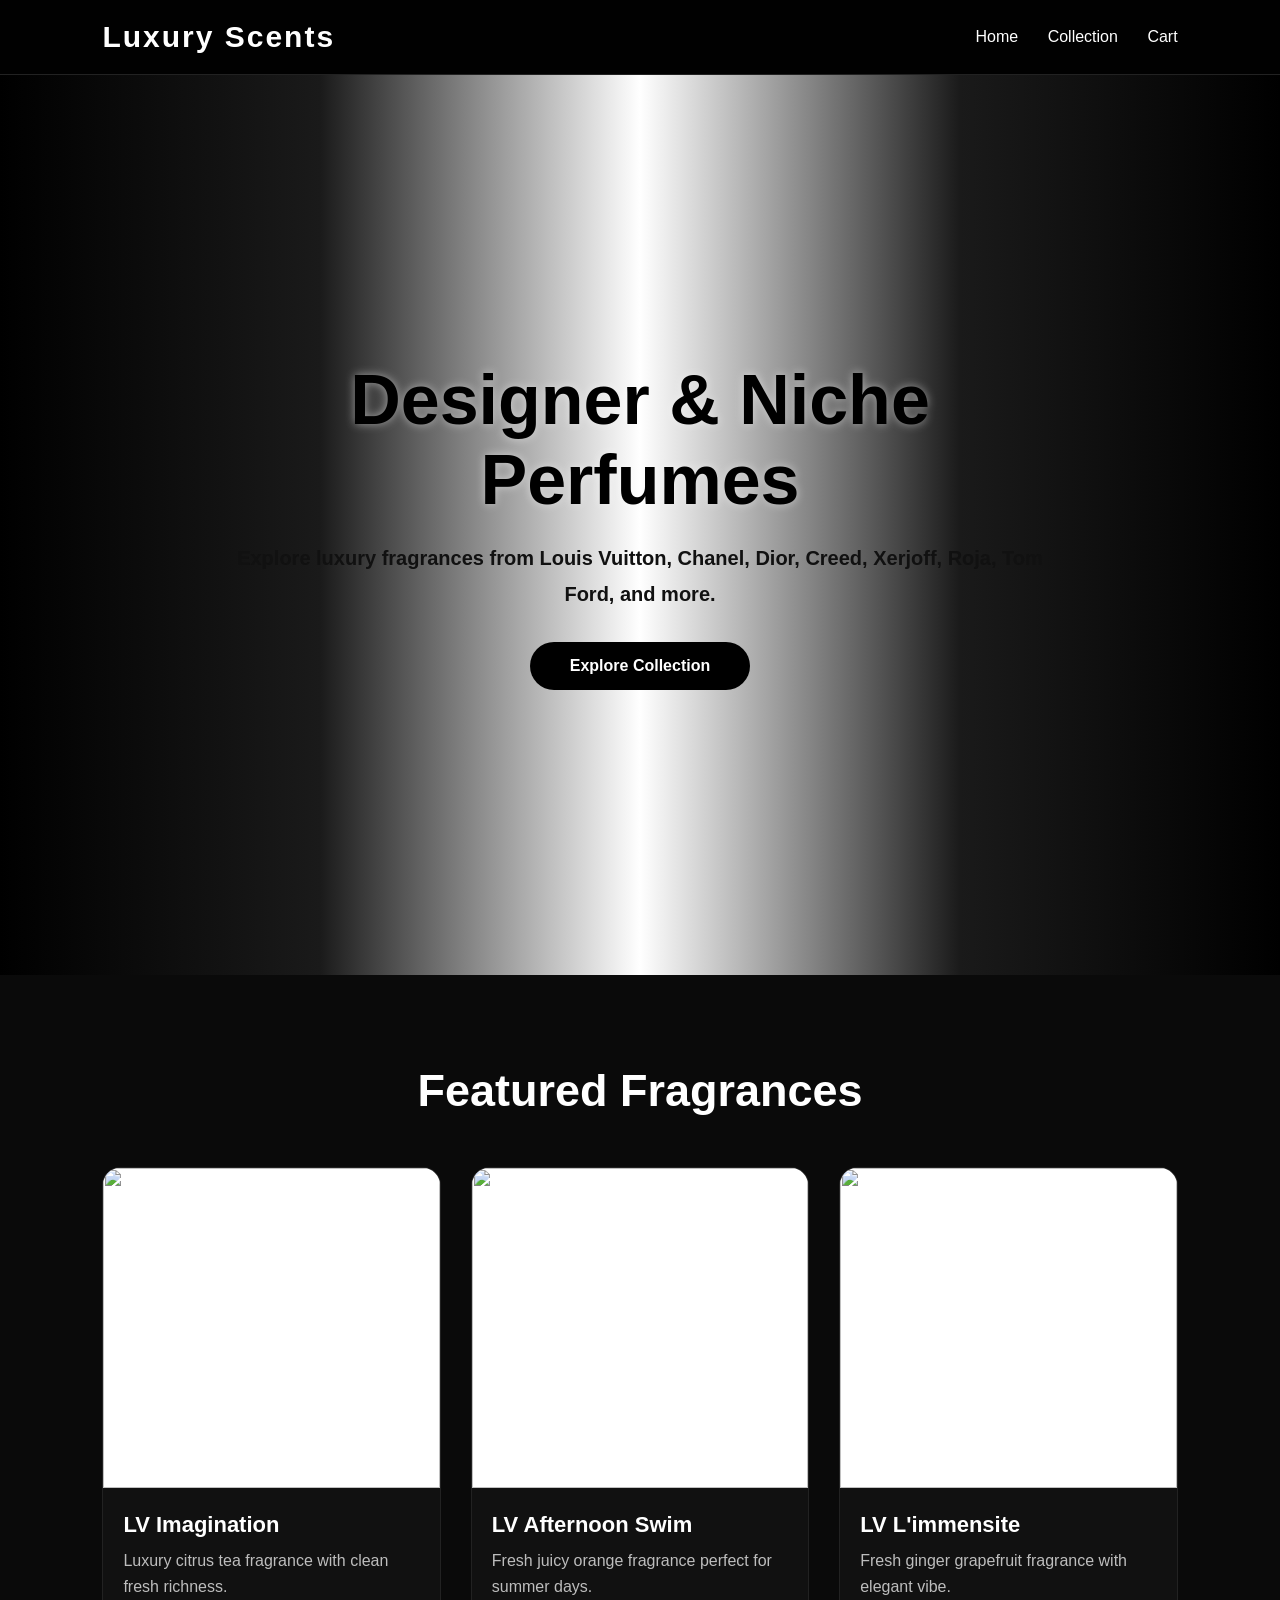
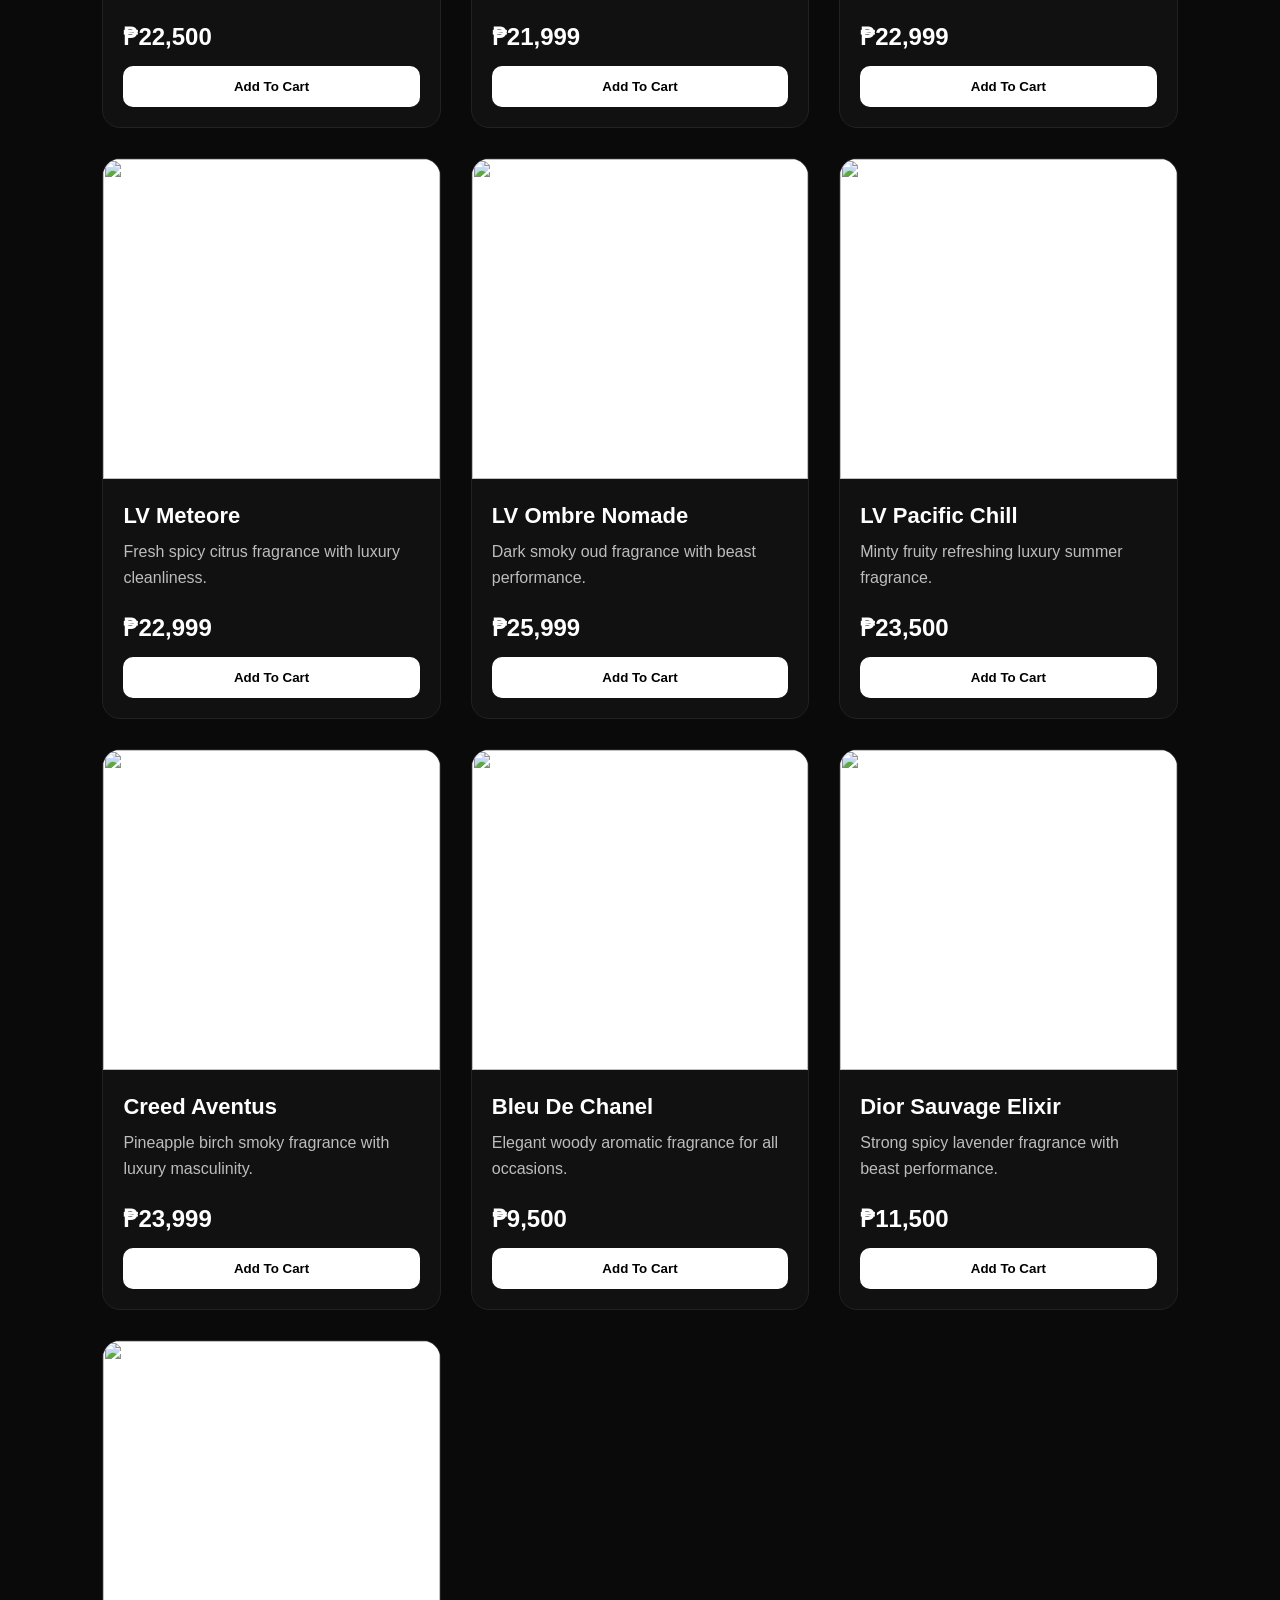
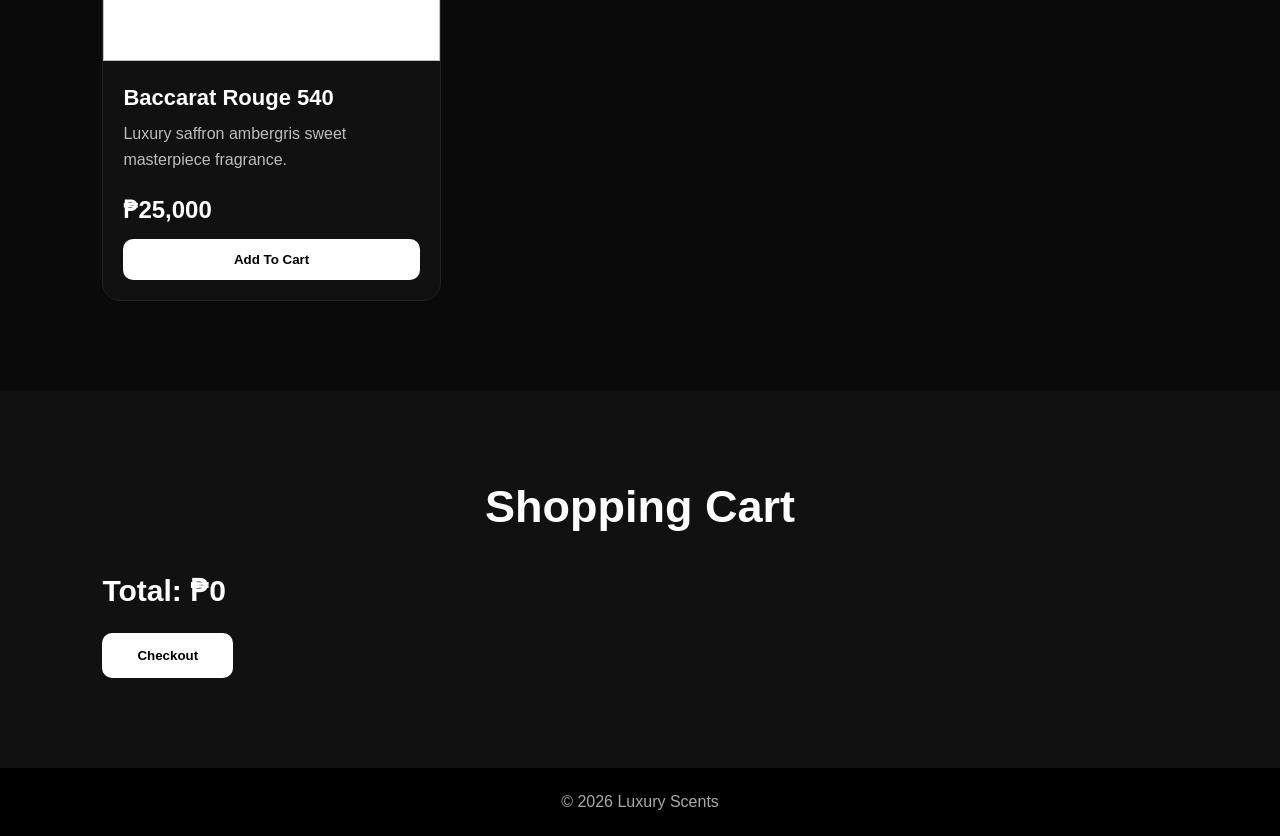
==== index.html @ 5985187c "Add files via upload" ====
<!DOCTYPE html>
<html lang="en">
<head>
  <meta charset="UTF-8">
  <meta name="viewport" content="width=device-width, initial-scale=1.0">

  <title>Luxury Scents</title>

  <style>

    *{
      margin:0;
      padding:0;
      box-sizing:border-box;
      font-family:Arial, sans-serif;
    }

    html{
      scroll-behavior:smooth;
    }

    body{
      background:#0a0a0a;
      color:white;
    }

    /* HEADER */

    header{
      width:100%;
      padding:20px 8%;
      display:flex;
      justify-content:space-between;
      align-items:center;
      position:sticky;
      top:0;
      z-index:1000;
      background:rgba(0,0,0,0.9);
      border-bottom:1px solid #222;
    }

    .logo{
      font-size:30px;
      font-weight:bold;
      letter-spacing:2px;
    }

    nav a{
      color:white;
      text-decoration:none;
      margin-left:25px;
      transition:.3s;
    }

    nav a:hover{
      color:#d9d9d9;
    }

    /* HERO */

    .hero{
      height:100vh;

      background:
      linear-gradient(
        to right,
        #000000,
        #1a1a1a,
        #ffffff,
        #1a1a1a,
        #000000
      );

      display:flex;
      justify-content:center;
      align-items:center;
      text-align:center;
      padding:20px;
    }

    .hero-content{
      max-width:850px;
    }

    .hero-content h1{
      font-size:70px;
      color:black;
      margin-bottom:20px;
      text-shadow:0 0 10px rgba(255,255,255,0.5);
    }

    .hero-content p{
      color:#111;
      font-size:20px;
      line-height:1.8;
      margin-bottom:30px;
      font-weight:bold;
    }

    .hero-content button{
      padding:15px 40px;
      border:none;
      border-radius:40px;
      background:black;
      color:white;
      font-size:16px;
      font-weight:bold;
      cursor:pointer;
      transition:.3s;
    }

    .hero-content button:hover{
      transform:scale(1.05);
      background:#222;
    }

    /* COLLECTION */

    .collection{
      padding:90px 8%;
    }

    .collection h2{
      text-align:center;
      font-size:45px;
      margin-bottom:50px;
    }

    .perfume-container{
      display:grid;
      grid-template-columns:repeat(auto-fit,minmax(260px,1fr));
      gap:30px;
    }

    /* CARD */

    .card{
      background:#111;
      border-radius:18px;
      overflow:hidden;
      border:1px solid #222;
      transition:.3s;
    }

    .card:hover{
      transform:translateY(-10px);
      box-shadow:0 10px 30px rgba(255,255,255,0.15);
    }

    .card img{
      width:100%;
      height:320px;
      object-fit:cover;
      background:white;
    }

    .card-content{
      padding:20px;
    }

    .card-content h3{
      margin-bottom:10px;
      font-size:22px;
    }

    .card-content p{
      color:#bdbdbd;
      line-height:1.6;
      margin-bottom:15px;
      min-height:60px;
    }

    .price{
      font-size:24px;
      font-weight:bold;
      margin-bottom:15px;
    }

    .card button{
      width:100%;
      padding:13px;
      border:none;
      border-radius:10px;
      background:white;
      color:black;
      font-weight:bold;
      cursor:pointer;
      transition:.3s;
    }

    .card button:hover{
      background:#d9d9d9;
    }

    /* CART */

    .cart-section{
      padding:90px 8%;
      background:#111;
    }

    .cart-section h2{
      text-align:center;
      margin-bottom:40px;
      font-size:45px;
    }

    .cart-item{
      background:#1b1b1b;
      padding:18px;
      border-radius:12px;
      margin-bottom:15px;
      display:flex;
      justify-content:space-between;
      align-items:center;
    }

    #total{
      margin-top:25px;
      font-size:30px;
    }

    .checkout-btn{
      margin-top:25px;
      padding:15px 35px;
      border:none;
      border-radius:10px;
      background:white;
      color:black;
      font-weight:bold;
      cursor:pointer;
      transition:.3s;
    }

    .checkout-btn:hover{
      background:#d9d9d9;
    }

    footer{
      text-align:center;
      padding:25px;
      background:black;
      color:#aaa;
    }

    @media(max-width:768px){

      nav{
        display:none;
      }

      .hero-content h1{
        font-size:42px;
      }

      .hero-content p{
        font-size:16px;
      }

    }

  </style>
</head>
<body>

<header>

  <div class="logo">
    Luxury Scents
  </div>

  <nav>
    <a href="#">Home</a>
    <a href="#collection">Collection</a>
    <a href="#cart">Cart</a>
  </nav>

</header>

<!-- HERO -->

<section class="hero">

  <div class="hero-content">

    <h1>
      Designer & Niche Perfumes
    </h1>

    <p>
      Explore luxury fragrances from Louis Vuitton, Chanel,
      Dior, Creed, Xerjoff, Roja, Tom Ford, and more.
    </p>

    <button onclick="scrollCollection()">
      Explore Collection
    </button>

  </div>

</section>

<!-- COLLECTION -->

<section class="collection" id="collection">

  <h2>Featured Fragrances</h2>

  <div class="perfume-container">

    <!-- LV Imagination -->
    <div class="card">
      <img src="https://fimgs.net/mdimg/perfume/375x500.67370.jpg">

      <div class="card-content">
        <h3>LV Imagination</h3>
        <p>Luxury citrus tea fragrance with clean fresh richness.</p>
        <div class="price">₱22,500</div>

        <button onclick="addToCart('LV Imagination',22500)">
          Add To Cart
        </button>
      </div>
    </div>

    <!-- LV Afternoon Swim -->
    <div class="card">
      <img src="https://fimgs.net/mdimg/perfume/375x500.53947.jpg">

      <div class="card-content">
        <h3>LV Afternoon Swim</h3>
        <p>Fresh juicy orange fragrance perfect for summer days.</p>
        <div class="price">₱21,999</div>

        <button onclick="addToCart('LV Afternoon Swim',21999)">
          Add To Cart
        </button>
      </div>
    </div>

    <!-- LV L'immensite -->
    <div class="card">
      <img src="https://fimgs.net/mdimg/perfume/375x500.49751.jpg">

      <div class="card-content">
        <h3>LV L'immensite</h3>
        <p>Fresh ginger grapefruit fragrance with elegant vibe.</p>
        <div class="price">₱22,999</div>

        <button onclick="addToCart('LV Limmensite',22999)">
          Add To Cart
        </button>
      </div>
    </div>

    <!-- LV Meteore -->
    <div class="card">
      <img src="https://fimgs.net/mdimg/perfume/375x500.62251.jpg">

      <div class="card-content">
        <h3>LV Meteore</h3>
        <p>Fresh spicy citrus fragrance with luxury cleanliness.</p>
        <div class="price">₱22,999</div>

        <button onclick="addToCart('LV Meteore',22999)">
          Add To Cart
        </button>
      </div>
    </div>

    <!-- LV Ombre Nomade -->
    <div class="card">
      <img src="https://fimgs.net/mdimg/perfume/375x500.49752.jpg">

      <div class="card-content">
        <h3>LV Ombre Nomade</h3>
        <p>Dark smoky oud fragrance with beast performance.</p>
        <div class="price">₱25,999</div>

        <button onclick="addToCart('LV Ombre Nomade',25999)">
          Add To Cart
        </button>
      </div>
    </div>

    <!-- LV Pacific Chill -->
    <div class="card">
      <img src="https://fimgs.net/mdimg/perfume/375x500.81423.jpg">

      <div class="card-content">
        <h3>LV Pacific Chill</h3>
        <p>Minty fruity refreshing luxury summer fragrance.</p>
        <div class="price">₱23,500</div>

        <button onclick="addToCart('LV Pacific Chill',23500)">
          Add To Cart
        </button>
      </div>
    </div>

    <!-- Creed Aventus -->
    <div class="card">
      <img src="https://fimgs.net/mdimg/perfume/375x500.9828.jpg">

      <div class="card-content">
        <h3>Creed Aventus</h3>
        <p>Pineapple birch smoky fragrance with luxury masculinity.</p>
        <div class="price">₱23,999</div>

        <button onclick="addToCart('Creed Aventus',23999)">
          Add To Cart
        </button>
      </div>
    </div>

    <!-- Bleu De Chanel -->
    <div class="card">
      <img src="https://fimgs.net/mdimg/perfume/375x500.9099.jpg">

      <div class="card-content">
        <h3>Bleu De Chanel</h3>
        <p>Elegant woody aromatic fragrance for all occasions.</p>
        <div class="price">₱9,500</div>

        <button onclick="addToCart('Bleu De Chanel',9500)">
          Add To Cart
        </button>
      </div>
    </div>

    <!-- Dior Sauvage Elixir -->
    <div class="card">
      <img src="https://fimgs.net/mdimg/perfume/375x500.68415.jpg">

      <div class="card-content">
        <h3>Dior Sauvage Elixir</h3>
        <p>Strong spicy lavender fragrance with beast performance.</p>
        <div class="price">₱11,500</div>

        <button onclick="addToCart('Dior Sauvage Elixir',11500)">
          Add To Cart
        </button>
      </div>
    </div>

    <!-- Baccarat Rouge 540 -->
    <div class="card">
      <img src="https://fimgs.net/mdimg/perfume/375x500.33519.jpg">

      <div class="card-content">
        <h3>Baccarat Rouge 540</h3>
        <p>Luxury saffron ambergris sweet masterpiece fragrance.</p>
        <div class="price">₱25,000</div>

        <button onclick="addToCart('Baccarat Rouge 540',25000)">
          Add To Cart
        </button>
      </div>
    </div>

  </div>

</section>

<!-- CART -->

<section class="cart-section" id="cart">

  <h2>
    Shopping Cart
  </h2>

  <div id="cartItems"></div>

  <h3 id="total">
    Total: ₱0
  </h3>

  <button class="checkout-btn" onclick="checkout()">
    Checkout
  </button>

</section>

<footer>
  © 2026 Luxury Scents
</footer>

<script>

  let cart = [];
  let total = 0;

  function addToCart(name, price){

    cart.push({
      name:name,
      price:price
    });

    total += price;

    updateCart();

  }

  function updateCart(){

    const cartItems =
    document.getElementById("cartItems");

    cartItems.innerHTML = "";

    cart.forEach((item)=>{

      cartItems.innerHTML += `

        <div class="cart-item">

          <span>${item.name}</span>

          <span>₱${item.price.toLocaleString()}</span>

        </div>

      `;

    });

    document.getElementById("total").innerHTML =
    "Total: ₱" + total.toLocaleString();

  }

  function checkout(){

    if(cart.length === 0){

      alert("Your cart is empty.");

    }

    else{

      alert("Purchase Successful!");

      cart = [];
      total = 0;

      updateCart();

    }

  }

  function scrollCollection(){

    document.getElementById("collection")
    .scrollIntoView({
      behavior:"smooth"
    });

  }

</script>

</body>
</html>
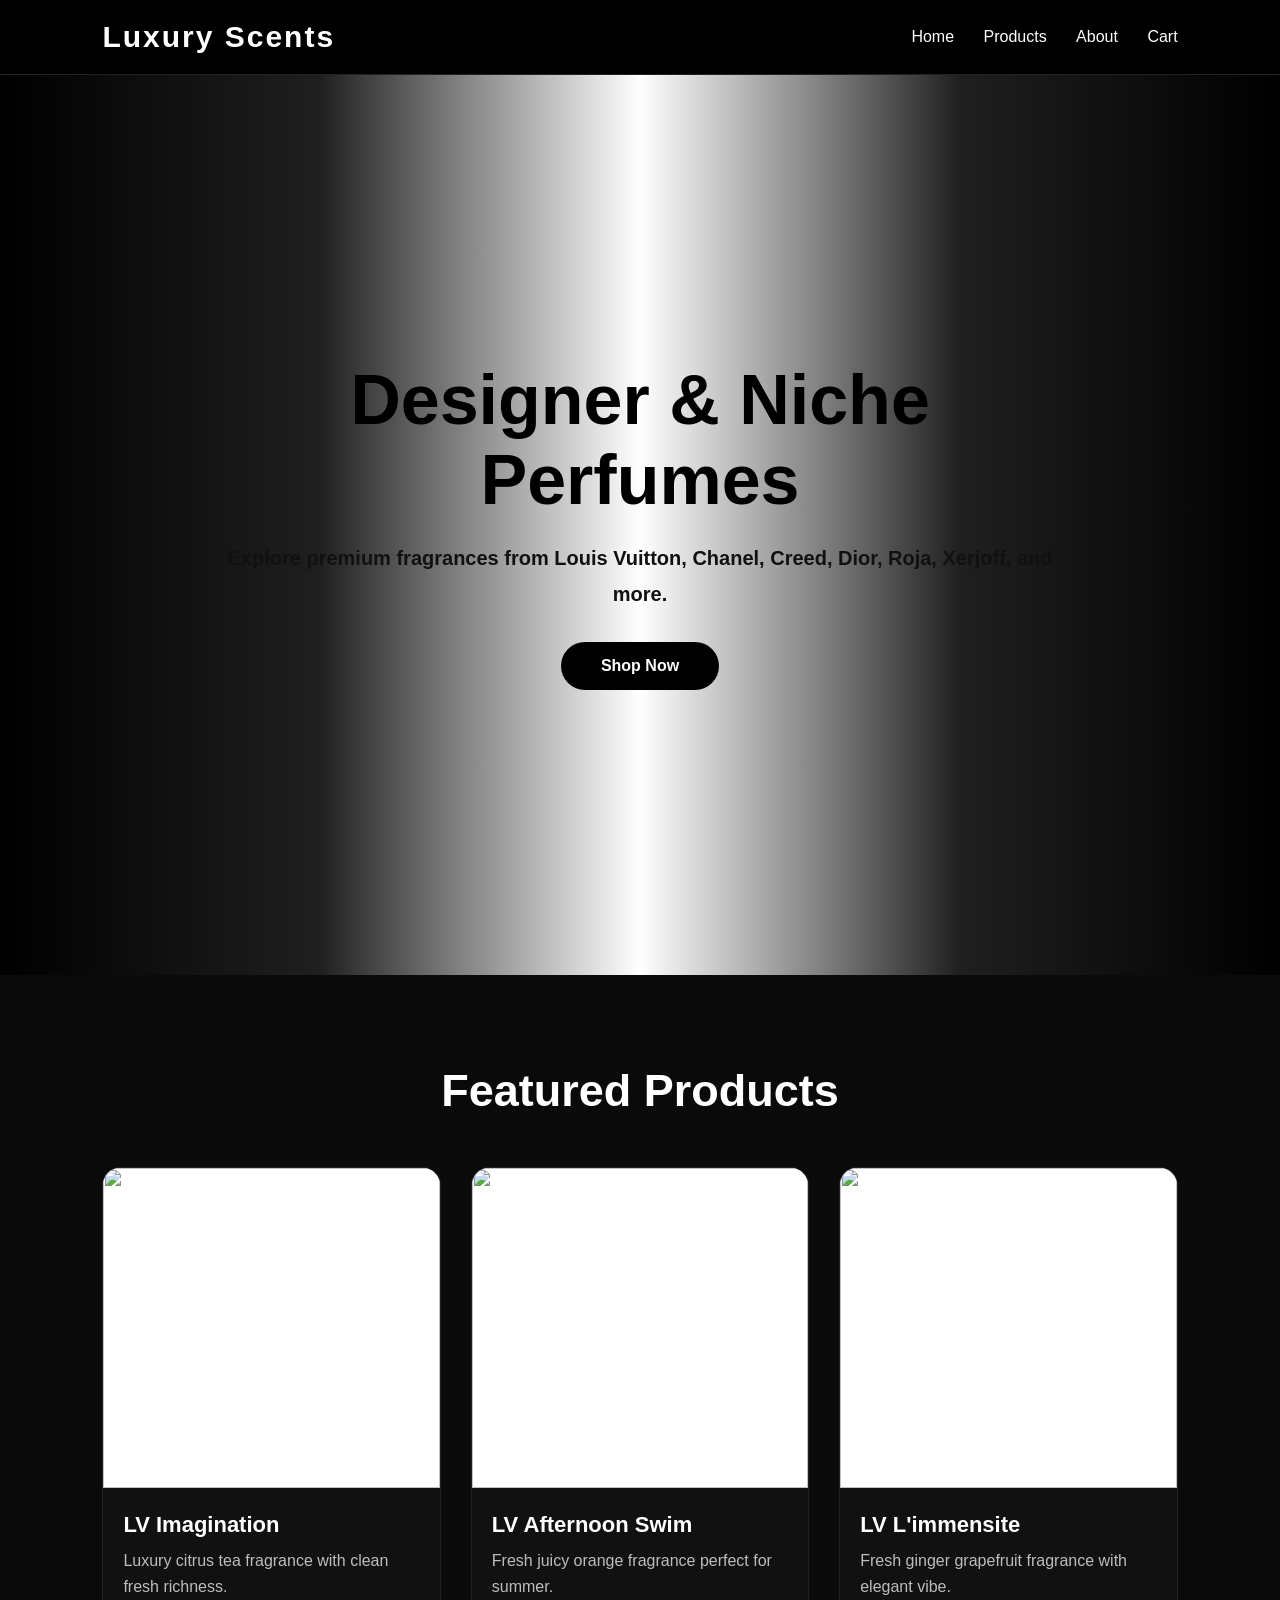
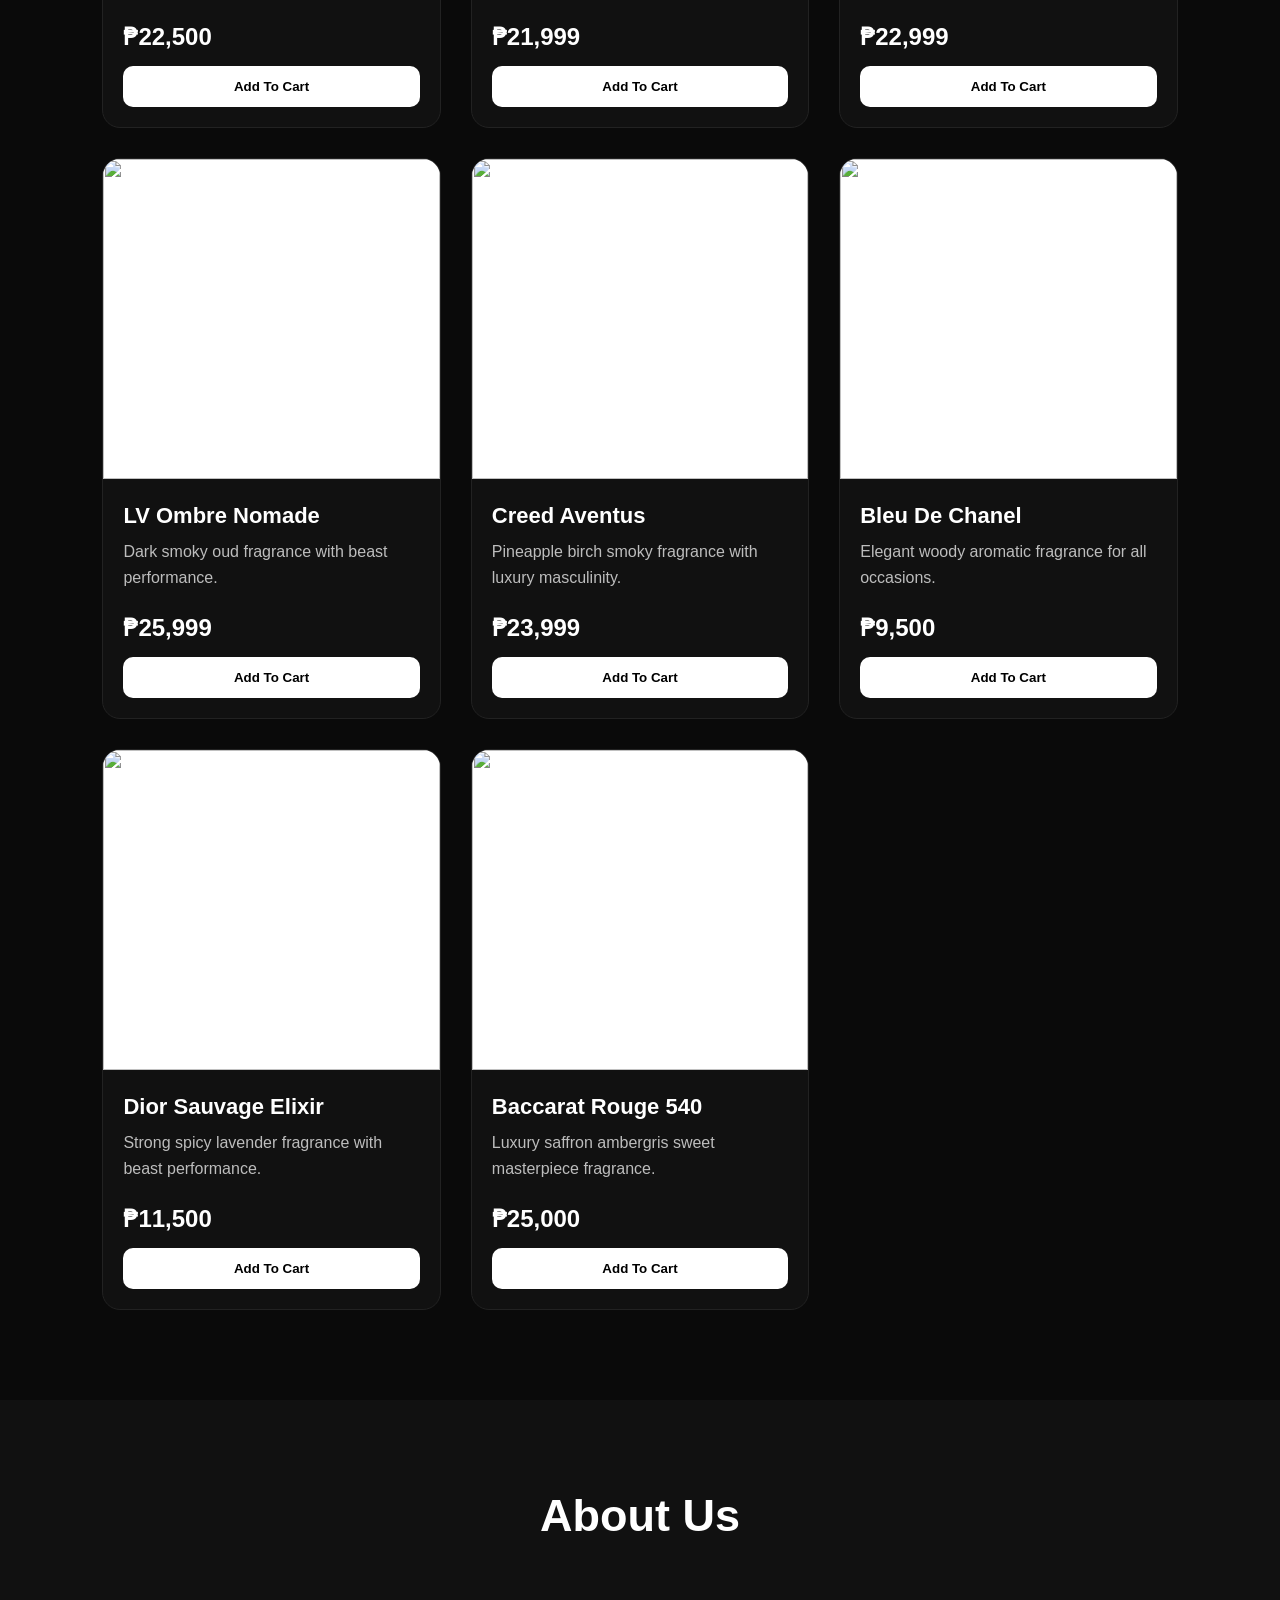
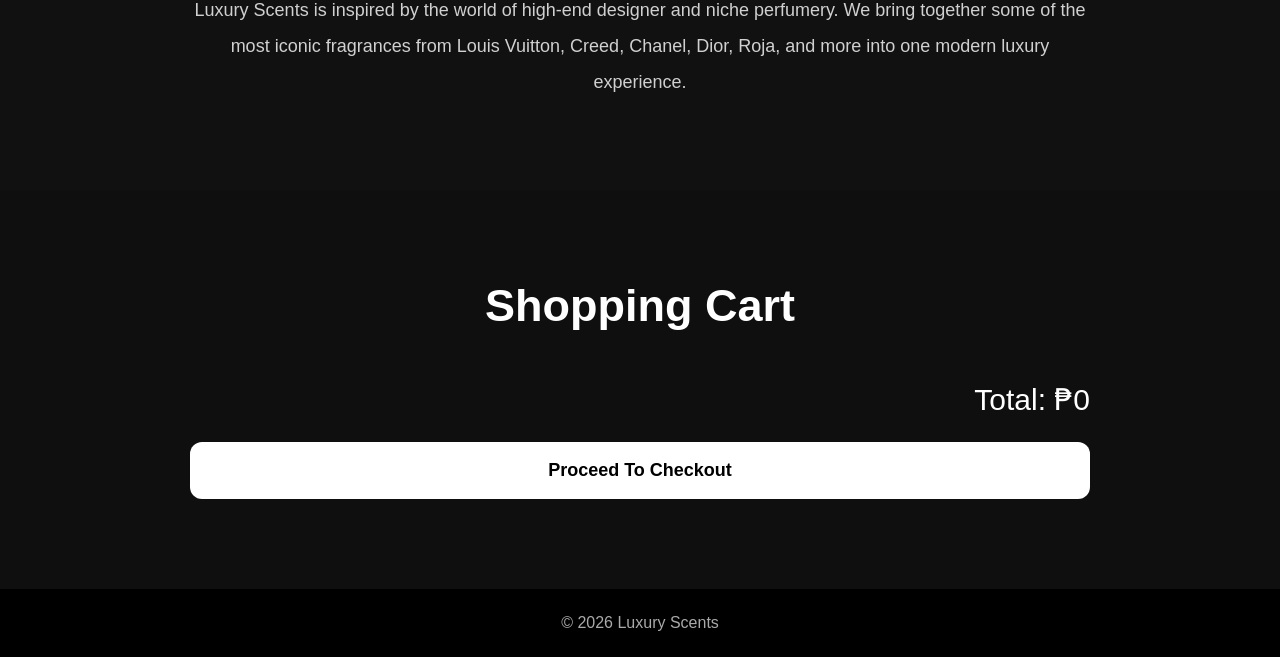
==== commit 4192fc87: "Add files via upload" ====
--- a/index.html
+++ b/index.html
@@ -1,267 +1,309 @@
 <!DOCTYPE html>
 <html lang="en">
 <head>
-  <meta charset="UTF-8">
-  <meta name="viewport" content="width=device-width, initial-scale=1.0">
-
-  <title>Luxury Scents</title>
-
-  <style>
-
-    *{
-      margin:0;
-      padding:0;
-      box-sizing:border-box;
-      font-family:Arial, sans-serif;
-    }
-
-    html{
-      scroll-behavior:smooth;
-    }
-
-    body{
-      background:#0a0a0a;
-      color:white;
-    }
-
-    /* HEADER */
-
-    header{
-      width:100%;
-      padding:20px 8%;
-      display:flex;
-      justify-content:space-between;
-      align-items:center;
-      position:sticky;
-      top:0;
-      z-index:1000;
-      background:rgba(0,0,0,0.9);
-      border-bottom:1px solid #222;
-    }
-
-    .logo{
-      font-size:30px;
-      font-weight:bold;
-      letter-spacing:2px;
-    }
-
-    nav a{
-      color:white;
-      text-decoration:none;
-      margin-left:25px;
-      transition:.3s;
-    }
-
-    nav a:hover{
-      color:#d9d9d9;
-    }
-
-    /* HERO */
-
-    .hero{
-      height:100vh;
-
-      background:
-      linear-gradient(
-        to right,
-        #000000,
-        #1a1a1a,
-        #ffffff,
-        #1a1a1a,
-        #000000
-      );
-
-      display:flex;
-      justify-content:center;
-      align-items:center;
-      text-align:center;
-      padding:20px;
-    }
-
-    .hero-content{
-      max-width:850px;
-    }
-
-    .hero-content h1{
-      font-size:70px;
-      color:black;
-      margin-bottom:20px;
-      text-shadow:0 0 10px rgba(255,255,255,0.5);
-    }
-
-    .hero-content p{
-      color:#111;
-      font-size:20px;
-      line-height:1.8;
-      margin-bottom:30px;
-      font-weight:bold;
-    }
-
-    .hero-content button{
-      padding:15px 40px;
-      border:none;
-      border-radius:40px;
-      background:black;
-      color:white;
-      font-size:16px;
-      font-weight:bold;
-      cursor:pointer;
-      transition:.3s;
-    }
-
-    .hero-content button:hover{
-      transform:scale(1.05);
-      background:#222;
-    }
-
-    /* COLLECTION */
-
-    .collection{
-      padding:90px 8%;
-    }
-
-    .collection h2{
-      text-align:center;
-      font-size:45px;
-      margin-bottom:50px;
-    }
-
-    .perfume-container{
-      display:grid;
-      grid-template-columns:repeat(auto-fit,minmax(260px,1fr));
-      gap:30px;
-    }
-
-    /* CARD */
-
-    .card{
-      background:#111;
-      border-radius:18px;
-      overflow:hidden;
-      border:1px solid #222;
-      transition:.3s;
-    }
-
-    .card:hover{
-      transform:translateY(-10px);
-      box-shadow:0 10px 30px rgba(255,255,255,0.15);
-    }
-
-    .card img{
-      width:100%;
-      height:320px;
-      object-fit:cover;
-      background:white;
-    }
-
-    .card-content{
-      padding:20px;
-    }
-
-    .card-content h3{
-      margin-bottom:10px;
-      font-size:22px;
-    }
-
-    .card-content p{
-      color:#bdbdbd;
-      line-height:1.6;
-      margin-bottom:15px;
-      min-height:60px;
-    }
-
-    .price{
-      font-size:24px;
-      font-weight:bold;
-      margin-bottom:15px;
-    }
-
-    .card button{
-      width:100%;
-      padding:13px;
-      border:none;
-      border-radius:10px;
-      background:white;
-      color:black;
-      font-weight:bold;
-      cursor:pointer;
-      transition:.3s;
-    }
-
-    .card button:hover{
-      background:#d9d9d9;
-    }
-
-    /* CART */
-
-    .cart-section{
-      padding:90px 8%;
-      background:#111;
-    }
-
-    .cart-section h2{
-      text-align:center;
-      margin-bottom:40px;
-      font-size:45px;
-    }
-
-    .cart-item{
-      background:#1b1b1b;
-      padding:18px;
-      border-radius:12px;
-      margin-bottom:15px;
-      display:flex;
-      justify-content:space-between;
-      align-items:center;
-    }
-
-    #total{
-      margin-top:25px;
-      font-size:30px;
-    }
-
-    .checkout-btn{
-      margin-top:25px;
-      padding:15px 35px;
-      border:none;
-      border-radius:10px;
-      background:white;
-      color:black;
-      font-weight:bold;
-      cursor:pointer;
-      transition:.3s;
-    }
-
-    .checkout-btn:hover{
-      background:#d9d9d9;
-    }
-
-    footer{
-      text-align:center;
-      padding:25px;
-      background:black;
-      color:#aaa;
-    }
-
-    @media(max-width:768px){
-
-      nav{
-        display:none;
-      }
-
-      .hero-content h1{
-        font-size:42px;
-      }
-
-      .hero-content p{
-        font-size:16px;
-      }
-
-    }
-
-  </style>
+<meta charset="UTF-8">
+<meta name="viewport" content="width=device-width, initial-scale=1.0">
+
+<title>Luxury Scents</title>
+
+<style>
+
+*{
+  margin:0;
+  padding:0;
+  box-sizing:border-box;
+  font-family:Arial,sans-serif;
+}
+
+html{
+  scroll-behavior:smooth;
+}
+
+body{
+  background:#0a0a0a;
+  color:white;
+}
+
+/* HEADER */
+
+header{
+  width:100%;
+  padding:20px 8%;
+  background:black;
+  display:flex;
+  justify-content:space-between;
+  align-items:center;
+  position:sticky;
+  top:0;
+  z-index:1000;
+  border-bottom:1px solid #222;
+}
+
+.logo{
+  font-size:30px;
+  font-weight:bold;
+  letter-spacing:2px;
+}
+
+nav a{
+  color:white;
+  text-decoration:none;
+  margin-left:25px;
+  transition:.3s;
+}
+
+nav a:hover{
+  color:#bdbdbd;
+}
+
+/* HOME */
+
+.hero{
+  height:100vh;
+
+  background:
+  linear-gradient(
+    to right,
+    #000000,
+    #1f1f1f,
+    #ffffff,
+    #1f1f1f,
+    #000000
+  );
+
+  display:flex;
+  justify-content:center;
+  align-items:center;
+  text-align:center;
+  padding:20px;
+}
+
+.hero-content{
+  max-width:850px;
+}
+
+.hero-content h1{
+  font-size:70px;
+  color:black;
+  margin-bottom:20px;
+}
+
+.hero-content p{
+  color:#111;
+  font-size:20px;
+  line-height:1.8;
+  margin-bottom:30px;
+  font-weight:bold;
+}
+
+.hero-content button{
+  padding:15px 40px;
+  border:none;
+  border-radius:40px;
+  background:black;
+  color:white;
+  font-size:16px;
+  font-weight:bold;
+  cursor:pointer;
+  transition:.3s;
+}
+
+.hero-content button:hover{
+  background:#222;
+  transform:scale(1.05);
+}
+
+/* TITLES */
+
+.title{
+  text-align:center;
+  font-size:45px;
+  margin-bottom:50px;
+}
+
+/* SECTIONS */
+
+section{
+  padding:90px 8%;
+}
+
+/* PRODUCTS */
+
+.perfume-container{
+  display:grid;
+  grid-template-columns:repeat(auto-fit,minmax(260px,1fr));
+  gap:30px;
+}
+
+.card{
+  background:#111;
+  border-radius:18px;
+  overflow:hidden;
+  border:1px solid #222;
+  transition:.3s;
+}
+
+.card:hover{
+  transform:translateY(-10px);
+  box-shadow:0 10px 30px rgba(255,255,255,0.12);
+}
+
+.card img{
+  width:100%;
+  height:320px;
+  object-fit:cover;
+  background:white;
+}
+
+.card-content{
+  padding:20px;
+}
+
+.card-content h3{
+  margin-bottom:10px;
+  font-size:22px;
+}
+
+.card-content p{
+  color:#bdbdbd;
+  line-height:1.6;
+  margin-bottom:15px;
+  min-height:60px;
+}
+
+.price{
+  font-size:24px;
+  font-weight:bold;
+  margin-bottom:15px;
+}
+
+.card button{
+  width:100%;
+  padding:13px;
+  border:none;
+  border-radius:10px;
+  background:white;
+  color:black;
+  font-weight:bold;
+  cursor:pointer;
+  transition:.3s;
+}
+
+.card button:hover{
+  background:#d9d9d9;
+}
+
+/* ABOUT */
+
+.about{
+  background:#111;
+}
+
+.about p{
+  max-width:900px;
+  margin:auto;
+  text-align:center;
+  line-height:2;
+  color:#d0d0d0;
+  font-size:18px;
+}
+
+/* CART */
+
+.cart-page{
+  background:#0f0f0f;
+}
+
+.cart-container{
+  max-width:900px;
+  margin:auto;
+}
+
+.cart-item{
+  background:#181818;
+  padding:20px;
+  border-radius:12px;
+  margin-bottom:20px;
+  display:flex;
+  justify-content:space-between;
+  align-items:center;
+}
+
+.cart-item button{
+  padding:10px 18px;
+  border:none;
+  border-radius:8px;
+  background:red;
+  color:white;
+  cursor:pointer;
+}
+
+.total{
+  margin-top:30px;
+  font-size:30px;
+  text-align:right;
+}
+
+.checkout-btn{
+  width:100%;
+  padding:18px;
+  margin-top:25px;
+  border:none;
+  border-radius:12px;
+  background:white;
+  color:black;
+  font-size:18px;
+  font-weight:bold;
+  cursor:pointer;
+  transition:.3s;
+}
+
+.checkout-btn:hover{
+  background:#d9d9d9;
+}
+
+/* FOOTER */
+
+footer{
+  padding:25px;
+  text-align:center;
+  background:black;
+  color:#aaa;
+}
+
+/* MOBILE */
+
+@media(max-width:768px){
+
+  nav{
+    display:none;
+  }
+
+  .hero-content h1{
+    font-size:45px;
+  }
+
+  .hero-content p{
+    font-size:16px;
+  }
+
+  .title{
+    font-size:35px;
+  }
+
+  .cart-item{
+    flex-direction:column;
+    gap:15px;
+    text-align:center;
+  }
+
+}
+
+</style>
 </head>
 <body>
+
+<!-- HEADER -->
 
 <header>
 
@@ -270,16 +312,17 @@
   </div>
 
   <nav>
-    <a href="#">Home</a>
-    <a href="#collection">Collection</a>
+    <a href="#home">Home</a>
+    <a href="#products">Products</a>
+    <a href="#about">About</a>
     <a href="#cart">Cart</a>
   </nav>
 
 </header>
 
-<!-- HERO -->
-
-<section class="hero">
+<!-- HOME -->
+
+<section class="hero" id="home">
 
   <div class="hero-content">
 
@@ -288,23 +331,25 @@
     </h1>
 
     <p>
-      Explore luxury fragrances from Louis Vuitton, Chanel,
-      Dior, Creed, Xerjoff, Roja, Tom Ford, and more.
+      Explore premium fragrances from Louis Vuitton,
+      Chanel, Creed, Dior, Roja, Xerjoff, and more.
     </p>
 
-    <button onclick="scrollCollection()">
-      Explore Collection
+    <button onclick="goProducts()">
+      Shop Now
     </button>
 
   </div>
 
 </section>
 
-<!-- COLLECTION -->
-
-<section class="collection" id="collection">
-
-  <h2>Featured Fragrances</h2>
+<!-- PRODUCTS -->
+
+<section id="products">
+
+  <h2 class="title">
+    Featured Products
+  </h2>
 
   <div class="perfume-container">
 
@@ -329,7 +374,7 @@
 
       <div class="card-content">
         <h3>LV Afternoon Swim</h3>
-        <p>Fresh juicy orange fragrance perfect for summer days.</p>
+        <p>Fresh juicy orange fragrance perfect for summer.</p>
         <div class="price">₱21,999</div>
 
         <button onclick="addToCart('LV Afternoon Swim',21999)">
@@ -353,21 +398,6 @@
       </div>
     </div>
 
-    <!-- LV Meteore -->
-    <div class="card">
-      <img src="https://fimgs.net/mdimg/perfume/375x500.62251.jpg">
-
-      <div class="card-content">
-        <h3>LV Meteore</h3>
-        <p>Fresh spicy citrus fragrance with luxury cleanliness.</p>
-        <div class="price">₱22,999</div>
-
-        <button onclick="addToCart('LV Meteore',22999)">
-          Add To Cart
-        </button>
-      </div>
-    </div>
-
     <!-- LV Ombre Nomade -->
     <div class="card">
       <img src="https://fimgs.net/mdimg/perfume/375x500.49752.jpg">
@@ -383,21 +413,6 @@
       </div>
     </div>
 
-    <!-- LV Pacific Chill -->
-    <div class="card">
-      <img src="https://fimgs.net/mdimg/perfume/375x500.81423.jpg">
-
-      <div class="card-content">
-        <h3>LV Pacific Chill</h3>
-        <p>Minty fruity refreshing luxury summer fragrance.</p>
-        <div class="price">₱23,500</div>
-
-        <button onclick="addToCart('LV Pacific Chill',23500)">
-          Add To Cart
-        </button>
-      </div>
-    </div>
-
     <!-- Creed Aventus -->
     <div class="card">
       <img src="https://fimgs.net/mdimg/perfume/375x500.9828.jpg">
@@ -462,25 +477,49 @@
 
 </section>
 
+<!-- ABOUT -->
+
+<section class="about" id="about">
+
+  <h2 class="title">
+    About Us
+  </h2>
+
+  <p>
+    Luxury Scents is inspired by the world of high-end
+    designer and niche perfumery. We bring together some
+    of the most iconic fragrances from Louis Vuitton,
+    Creed, Chanel, Dior, Roja, and more into one modern
+    luxury experience.
+  </p>
+
+</section>
+
 <!-- CART -->
 
-<section class="cart-section" id="cart">
-
-  <h2>
+<section class="cart-page" id="cart">
+
+  <h2 class="title">
     Shopping Cart
   </h2>
 
-  <div id="cartItems"></div>
-
-  <h3 id="total">
-    Total: ₱0
-  </h3>
-
-  <button class="checkout-btn" onclick="checkout()">
-    Checkout
-  </button>
+  <div class="cart-container">
+
+    <div id="cartItems"></div>
+
+    <div class="total" id="total">
+      Total: ₱0
+    </div>
+
+    <button class="checkout-btn" onclick="checkout()">
+      Proceed To Checkout
+    </button>
+
+  </div>
 
 </section>
+
+<!-- FOOTER -->
 
 <footer>
   © 2026 Luxury Scents
@@ -488,79 +527,100 @@
 
 <script>
 
-  let cart = [];
-  let total = 0;
-
-  function addToCart(name, price){
-
-    cart.push({
-      name:name,
-      price:price
-    });
-
-    total += price;
+let cart = [];
+let total = 0;
+
+function addToCart(name, price){
+
+  cart.push({
+    name:name,
+    price:price
+  });
+
+  updateCart();
+
+  alert(name + " added to cart!");
+
+}
+
+function updateCart(){
+
+  const cartItems =
+  document.getElementById("cartItems");
+
+  cartItems.innerHTML = "";
+
+  total = 0;
+
+  cart.forEach((item,index)=>{
+
+    total += item.price;
+
+    cartItems.innerHTML += `
+
+      <div class="cart-item">
+
+        <div>
+
+          <h3>${item.name}</h3>
+
+          <p>
+            ₱${item.price.toLocaleString()}
+          </p>
+
+        </div>
+
+        <button onclick="removeItem(${index})">
+          Remove
+        </button>
+
+      </div>
+
+    `;
+
+  });
+
+  document.getElementById("total").innerHTML =
+  "Total: ₱" + total.toLocaleString();
+
+}
+
+function removeItem(index){
+
+  cart.splice(index,1);
+
+  updateCart();
+
+}
+
+function checkout(){
+
+  if(cart.length === 0){
+
+    alert("Your cart is empty.");
+
+  }
+
+  else{
+
+    alert("Purchase Successful!");
+
+    cart = [];
 
     updateCart();
 
   }
 
-  function updateCart(){
-
-    const cartItems =
-    document.getElementById("cartItems");
-
-    cartItems.innerHTML = "";
-
-    cart.forEach((item)=>{
-
-      cartItems.innerHTML += `
-
-        <div class="cart-item">
-
-          <span>${item.name}</span>
-
-          <span>₱${item.price.toLocaleString()}</span>
-
-        </div>
-
-      `;
-
-    });
-
-    document.getElementById("total").innerHTML =
-    "Total: ₱" + total.toLocaleString();
-
-  }
-
-  function checkout(){
-
-    if(cart.length === 0){
-
-      alert("Your cart is empty.");
-
-    }
-
-    else{
-
-      alert("Purchase Successful!");
-
-      cart = [];
-      total = 0;
-
-      updateCart();
-
-    }
-
-  }
-
-  function scrollCollection(){
-
-    document.getElementById("collection")
-    .scrollIntoView({
-      behavior:"smooth"
-    });
-
-  }
+}
+
+function goProducts(){
+
+  document.getElementById("products")
+  .scrollIntoView({
+    behavior:"smooth"
+  });
+
+}
 
 </script>
 
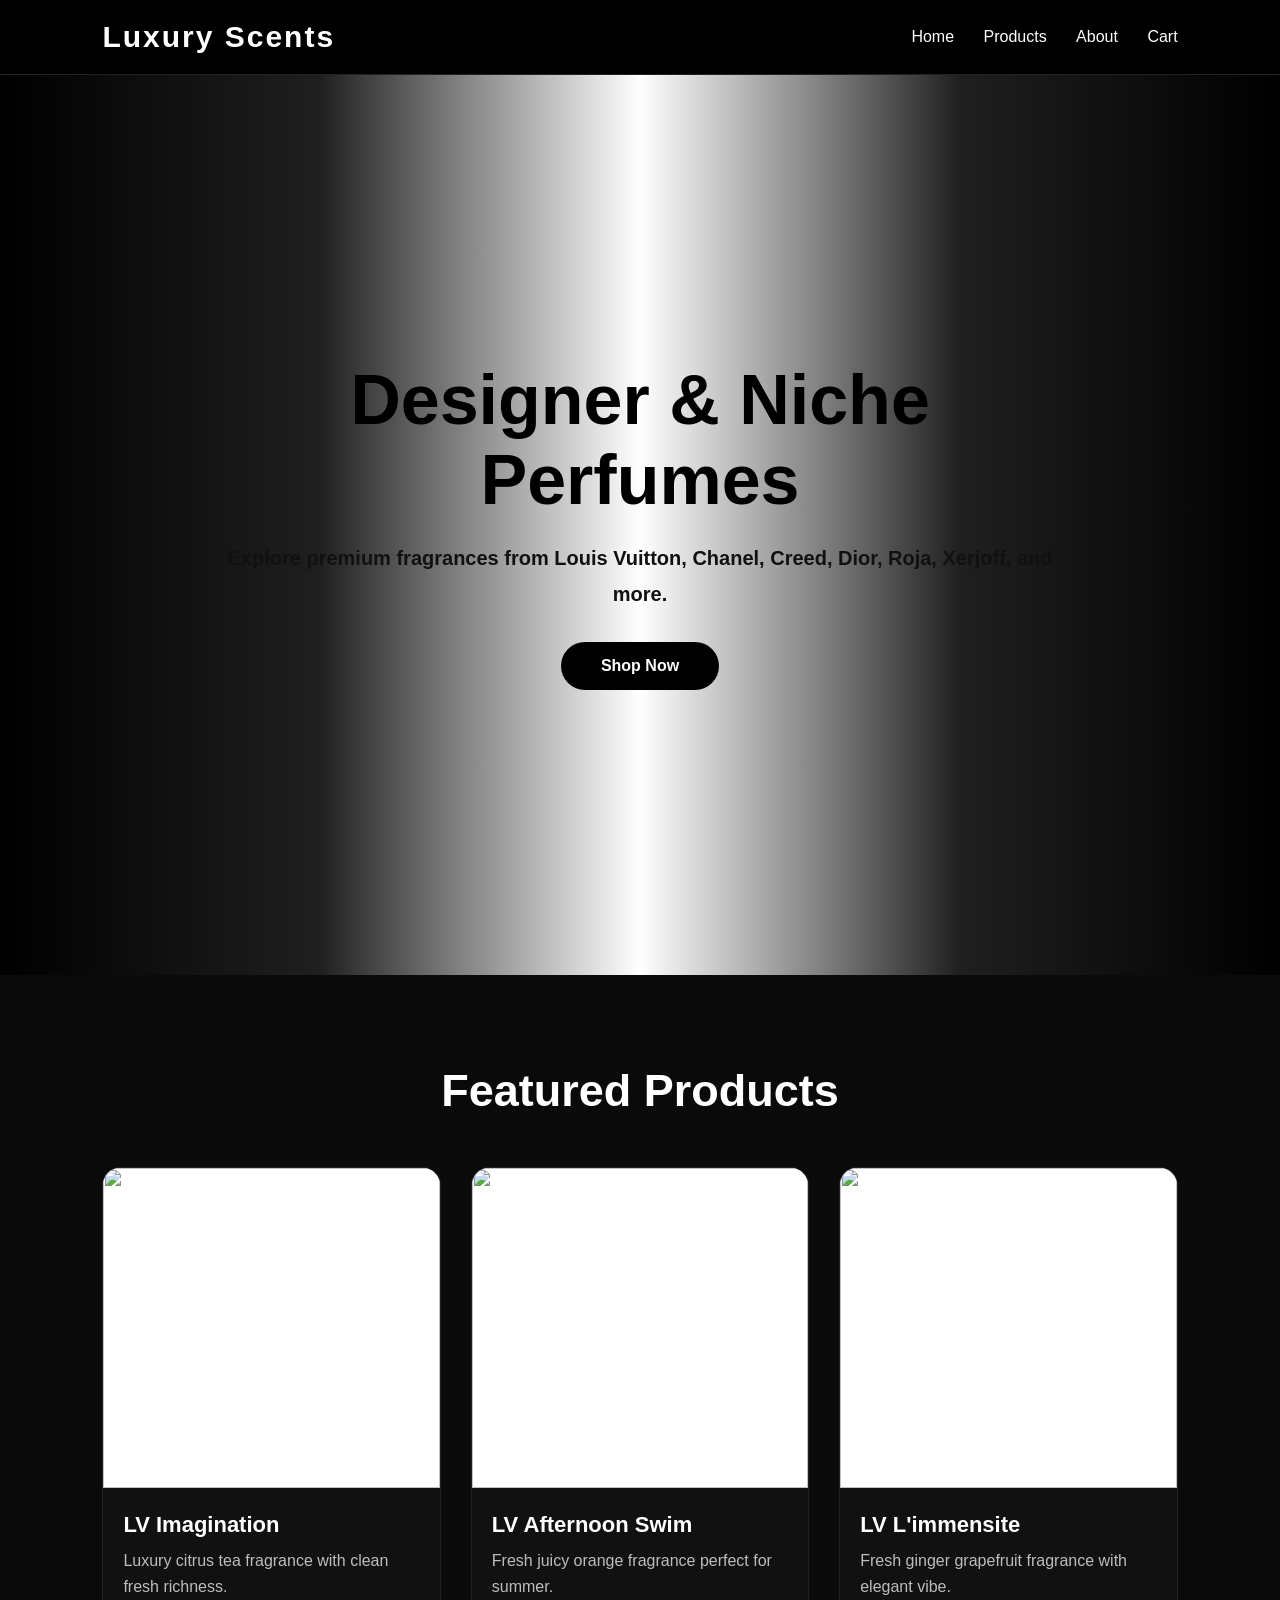
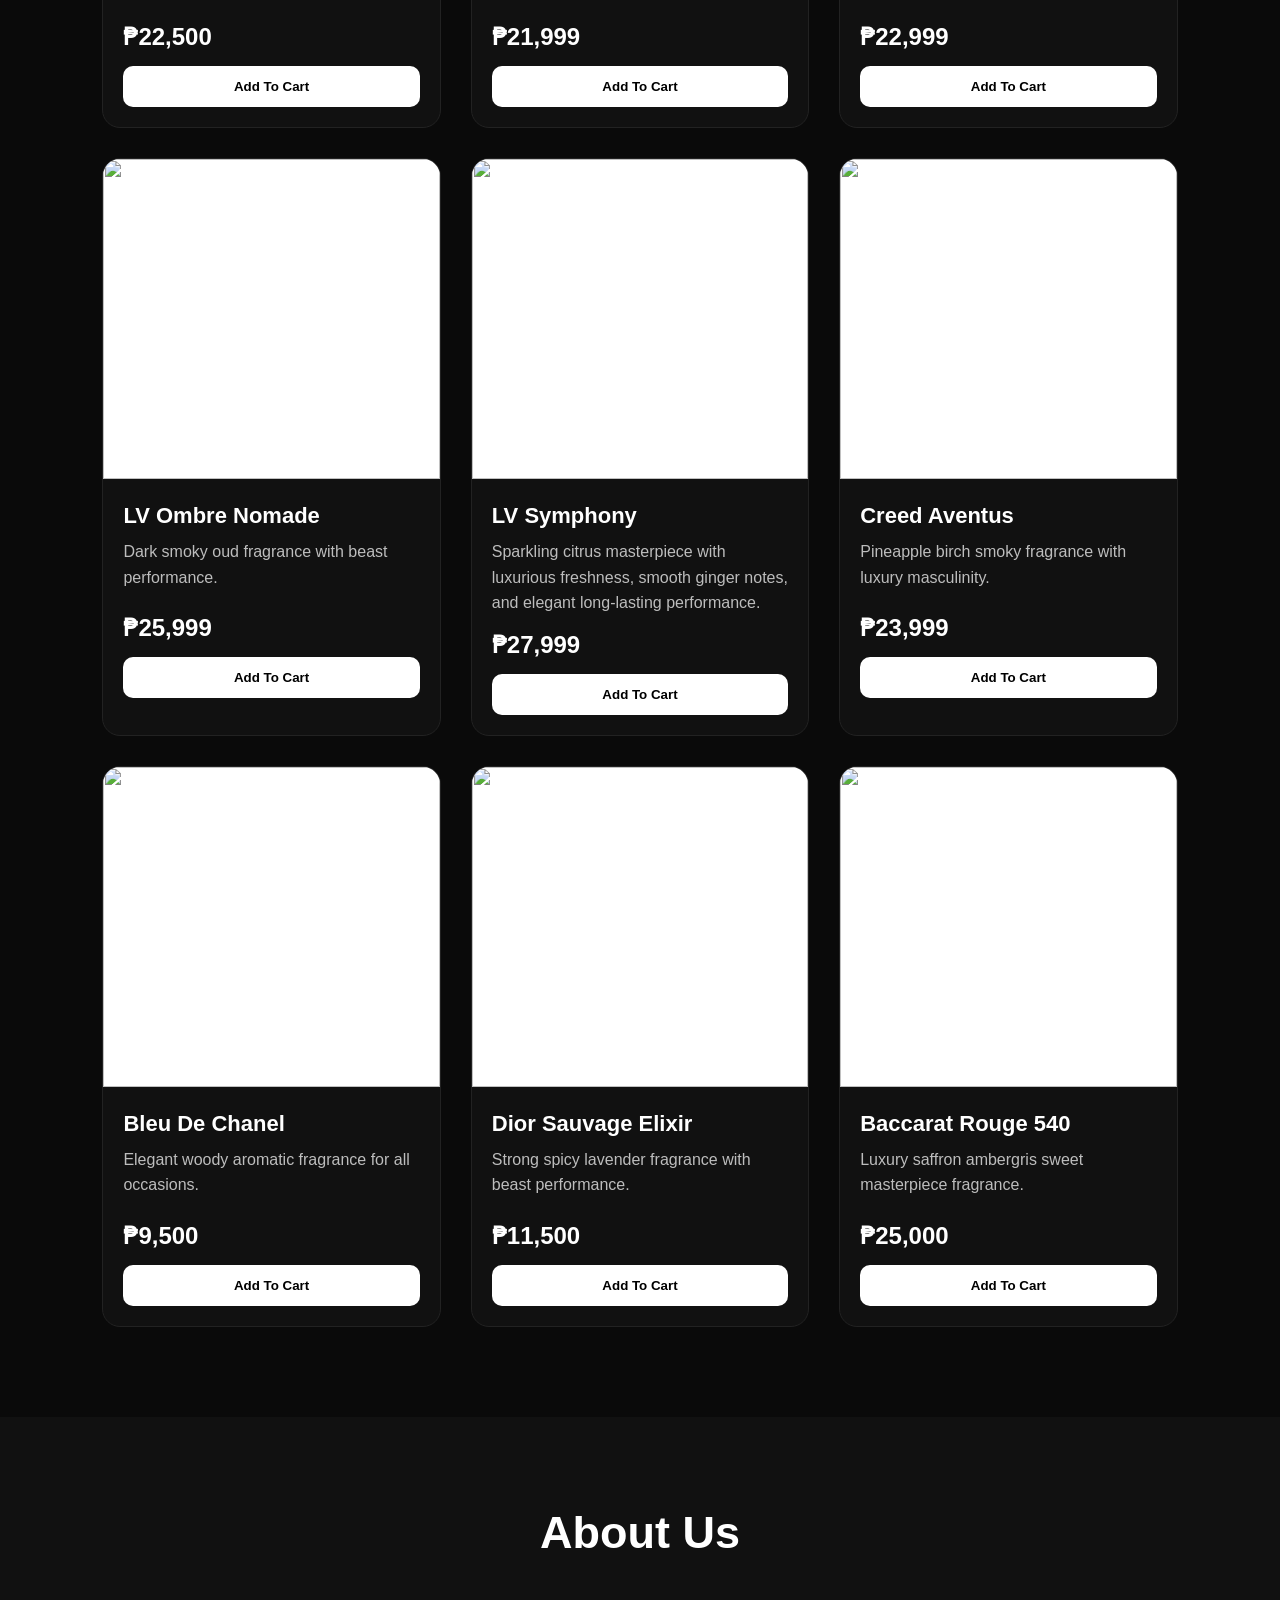
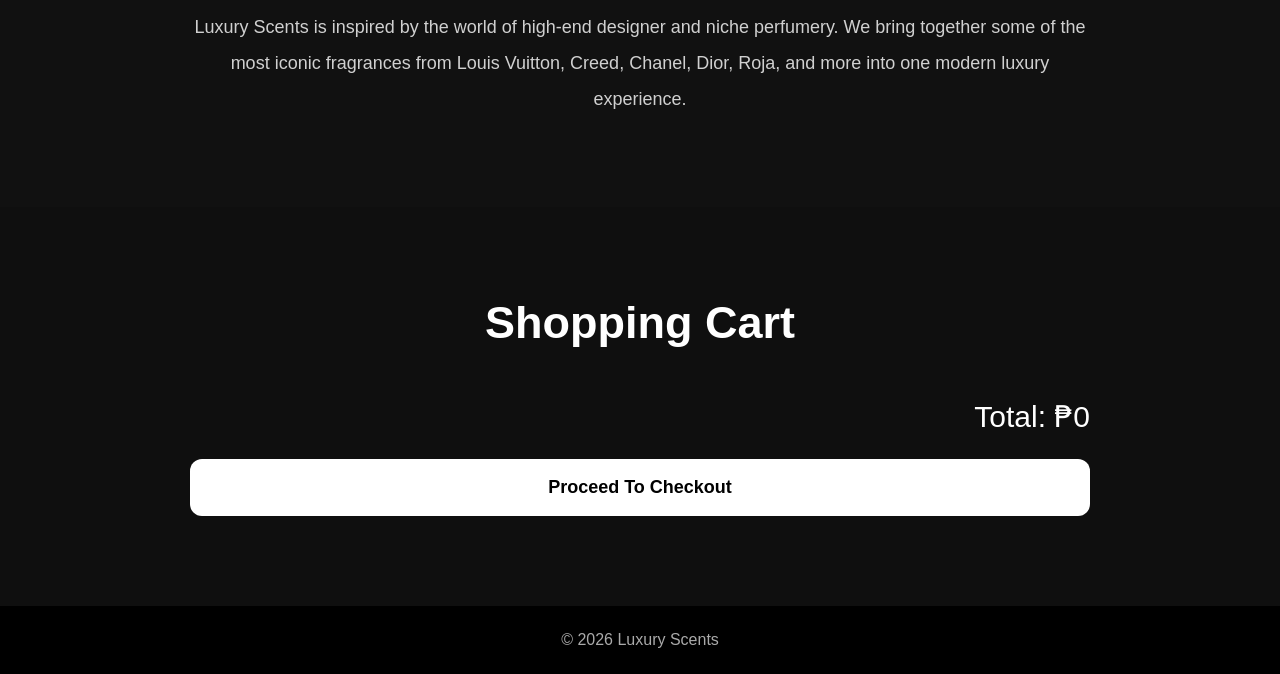
==== commit 175c2cb9: "Add files via upload" ====
--- a/index.html
+++ b/index.html
@@ -400,7 +400,7 @@
 
     <!-- LV Ombre Nomade -->
     <div class="card">
-      <img src="https://fimgs.net/mdimg/perfume/375x500.49752.jpg">
+      <img src="c:\Users\63945\Downloads\louis-vuitton-ombre-nomade-unisex.jpg">
 
       <div class="card-content">
         <h3>LV Ombre Nomade</h3>
@@ -412,6 +412,26 @@
         </button>
       </div>
     </div>
+
+    <!-- LV Symphony -->
+<div class="card">
+  <img src="c:\Users\63945\Downloads\Louis_Vuitton_Symphony_469d37c1-9357-44b4-9a21-bdc265583098.webp">
+
+  <div class="card-content">
+    <h3>LV Symphony</h3>
+
+    <p>
+      Sparkling citrus masterpiece with luxurious freshness,
+      smooth ginger notes, and elegant long-lasting performance.
+    </p>
+
+    <div class="price">₱27,999</div>
+
+    <button onclick="addToCart('LV Symphony',27999)">
+      Add To Cart
+    </button>
+  </div>
+</div>
 
     <!-- Creed Aventus -->
     <div class="card">
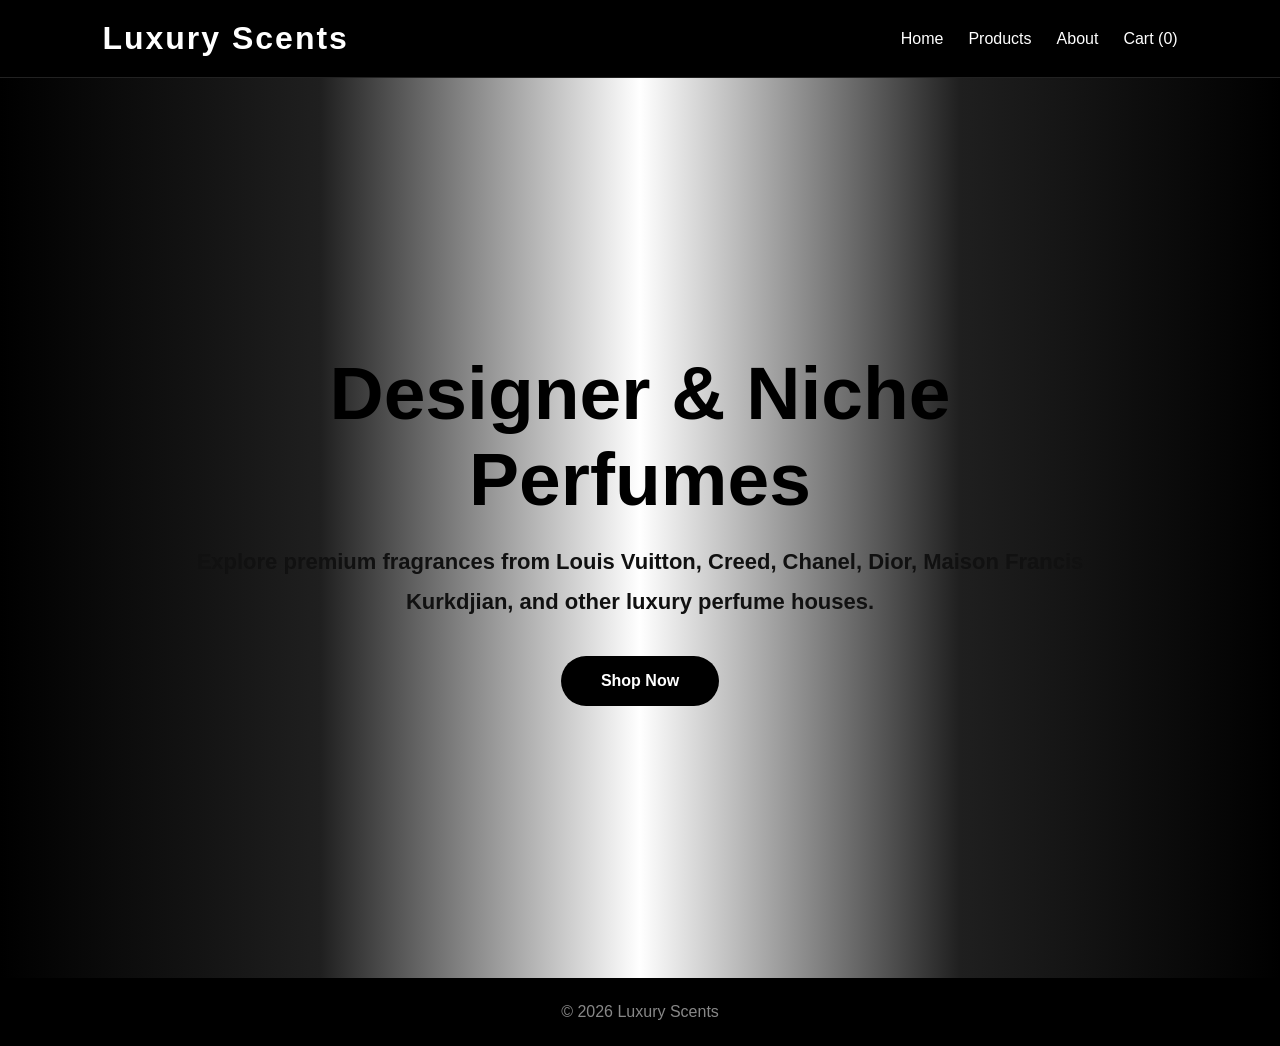
==== commit 465a1491: "Add files via upload" ====
--- a/index.html
+++ b/index.html
@@ -1,6 +1,7 @@
 <!DOCTYPE html>
 <html lang="en">
 <head>
+
 <meta charset="UTF-8">
 <meta name="viewport" content="width=device-width, initial-scale=1.0">
 
@@ -13,10 +14,6 @@
   padding:0;
   box-sizing:border-box;
   font-family:Arial,sans-serif;
-}
-
-html{
-  scroll-behavior:smooth;
 }
 
 body{
@@ -40,23 +37,39 @@
 }
 
 .logo{
-  font-size:30px;
+  font-size:32px;
   font-weight:bold;
   letter-spacing:2px;
+}
+
+nav{
+  display:flex;
+  gap:25px;
 }
 
 nav a{
   color:white;
   text-decoration:none;
-  margin-left:25px;
+  cursor:pointer;
   transition:.3s;
 }
 
 nav a:hover{
-  color:#bdbdbd;
-}
-
-/* HOME */
+  color:#cfcfcf;
+}
+
+/* PAGES */
+
+.page{
+  display:none;
+  min-height:100vh;
+}
+
+.page.active{
+  display:block;
+}
+
+/* HERO */
 
 .hero{
   height:100vh;
@@ -79,25 +92,25 @@
 }
 
 .hero-content{
-  max-width:850px;
+  max-width:900px;
 }
 
 .hero-content h1{
-  font-size:70px;
+  font-size:75px;
   color:black;
   margin-bottom:20px;
 }
 
 .hero-content p{
   color:#111;
-  font-size:20px;
+  font-size:22px;
   line-height:1.8;
-  margin-bottom:30px;
+  margin-bottom:35px;
   font-weight:bold;
 }
 
 .hero-content button{
-  padding:15px 40px;
+  padding:16px 40px;
   border:none;
   border-radius:40px;
   background:black;
@@ -109,29 +122,26 @@
 }
 
 .hero-content button:hover{
-  background:#222;
   transform:scale(1.05);
-}
-
-/* TITLES */
+  background:#1a1a1a;
+}
+
+/* PRODUCTS */
+
+.products-section{
+  padding:90px 8%;
+}
 
 .title{
   text-align:center;
-  font-size:45px;
-  margin-bottom:50px;
-}
-
-/* SECTIONS */
-
-section{
-  padding:90px 8%;
-}
-
-/* PRODUCTS */
+  font-size:48px;
+  margin-bottom:60px;
+}
 
 .perfume-container{
   display:grid;
-  grid-template-columns:repeat(auto-fit,minmax(260px,1fr));
+  grid-template-columns:
+  repeat(auto-fit,minmax(270px,1fr));
   gap:30px;
 }
 
@@ -145,41 +155,41 @@
 
 .card:hover{
   transform:translateY(-10px);
-  box-shadow:0 10px 30px rgba(255,255,255,0.12);
+  box-shadow:0 10px 30px rgba(255,255,255,0.15);
 }
 
 .card img{
   width:100%;
-  height:320px;
+  height:330px;
   object-fit:cover;
   background:white;
 }
 
 .card-content{
-  padding:20px;
+  padding:22px;
 }
 
 .card-content h3{
-  margin-bottom:10px;
-  font-size:22px;
+  font-size:24px;
+  margin-bottom:12px;
 }
 
 .card-content p{
   color:#bdbdbd;
-  line-height:1.6;
-  margin-bottom:15px;
-  min-height:60px;
+  line-height:1.7;
+  min-height:75px;
+  margin-bottom:18px;
 }
 
 .price{
-  font-size:24px;
+  font-size:26px;
   font-weight:bold;
-  margin-bottom:15px;
+  margin-bottom:18px;
 }
 
 .card button{
   width:100%;
-  padding:13px;
+  padding:14px;
   border:none;
   border-radius:10px;
   background:white;
@@ -195,11 +205,12 @@
 
 /* ABOUT */
 
-.about{
+.about-section{
+  padding:100px 8%;
   background:#111;
 }
 
-.about p{
+.about-section p{
   max-width:900px;
   margin:auto;
   text-align:center;
@@ -208,10 +219,10 @@
   font-size:18px;
 }
 
-/* CART */
+/* CART PAGE */
 
 .cart-page{
-  background:#0f0f0f;
+  padding:100px 8%;
 }
 
 .cart-container{
@@ -220,16 +231,26 @@
 }
 
 .cart-item{
-  background:#181818;
+  background:#151515;
+  border:1px solid #222;
+  border-radius:15px;
   padding:20px;
-  border-radius:12px;
   margin-bottom:20px;
+
   display:flex;
   justify-content:space-between;
   align-items:center;
 }
 
-.cart-item button{
+.cart-item h3{
+  margin-bottom:10px;
+}
+
+.cart-item p{
+  color:#d0d0d0;
+}
+
+.remove-btn{
   padding:10px 18px;
   border:none;
   border-radius:8px;
@@ -239,9 +260,10 @@
 }
 
 .total{
+  text-align:right;
+  font-size:32px;
   margin-top:30px;
-  font-size:30px;
-  text-align:right;
+  font-weight:bold;
 }
 
 .checkout-btn{
@@ -262,25 +284,39 @@
   background:#d9d9d9;
 }
 
+.empty{
+  text-align:center;
+  color:#aaa;
+  font-size:22px;
+  margin-top:40px;
+}
+
 /* FOOTER */
 
 footer{
+  background:black;
+  text-align:center;
   padding:25px;
-  text-align:center;
-  background:black;
-  color:#aaa;
+  color:#888;
 }
 
 /* MOBILE */
 
 @media(max-width:768px){
 
+  header{
+    flex-direction:column;
+    gap:15px;
+  }
+
   nav{
-    display:none;
+    gap:18px;
+    flex-wrap:wrap;
+    justify-content:center;
   }
 
   .hero-content h1{
-    font-size:45px;
+    font-size:48px;
   }
 
   .hero-content p{
@@ -288,12 +324,12 @@
   }
 
   .title{
-    font-size:35px;
+    font-size:38px;
   }
 
   .cart-item{
     flex-direction:column;
-    gap:15px;
+    gap:20px;
     text-align:center;
   }
 
@@ -301,6 +337,7 @@
 
 </style>
 </head>
+
 <body>
 
 <!-- HEADER -->
@@ -312,232 +349,378 @@
   </div>
 
   <nav>
-    <a href="#home">Home</a>
-    <a href="#products">Products</a>
-    <a href="#about">About</a>
-    <a href="#cart">Cart</a>
+    <a onclick="showPage('homePage')">Home</a>
+    <a onclick="showPage('productsPage')">Products</a>
+    <a onclick="showPage('aboutPage')">About</a>
+    <a onclick="showPage('cartPage')">
+      Cart (<span id="cartCount">0</span>)
+    </a>
   </nav>
 
 </header>
 
-<!-- HOME -->
-
-<section class="hero" id="home">
-
-  <div class="hero-content">
-
-    <h1>
-      Designer & Niche Perfumes
-    </h1>
+<!-- HOME PAGE -->
+
+<div class="page active" id="homePage">
+
+  <section class="hero">
+
+    <div class="hero-content">
+
+      <h1>
+        Designer & Niche Perfumes
+      </h1>
+
+      <p>
+        Explore premium fragrances from Louis Vuitton,
+        Creed, Chanel, Dior, Maison Francis Kurkdjian,
+        and other luxury perfume houses.
+      </p>
+
+      <button onclick="showPage('productsPage')">
+        Shop Now
+      </button>
+
+    </div>
+
+  </section>
+
+</div>
+
+<!-- PRODUCTS PAGE -->
+
+<div class="page" id="productsPage">
+
+<section class="products-section">
+
+<h2 class="title">
+  Featured Products
+</h2>
+
+<div class="perfume-container">
+
+  <!-- LV Symphony -->
+
+  <div class="card">
+
+    <img src="https://theperfumepalette.com/cdn/shop/files/kayali_22_353eb7b4-6cb1-45a8-baaa-cf5531c7c738.png?v=1747945181">
+
+    <div class="card-content">
+
+      <h3>LV Symphony</h3>
+
+      <p>
+        Sparkling citrus masterpiece with luxurious freshness,
+        smooth ginger notes, and elegant long-lasting performance.
+      </p>
+
+      <div class="price">₱27,999</div>
+
+      <button onclick="addToCart('LV Symphony',27999)">
+        Add To Cart
+      </button>
+
+    </div>
+
+  </div>
+
+  <!-- LV Imagination -->
+
+  <div class="card">
+
+    <img src="https://fimgs.net/mdimg/perfume/375x500.67370.jpg">
+
+    <div class="card-content">
+
+      <h3>LV Imagination</h3>
+
+      <p>
+        Luxury citrus tea fragrance with clean fresh richness.
+      </p>
+
+      <div class="price">₱22,500</div>
+
+      <button onclick="addToCart('LV Imagination',22500)">
+        Add To Cart
+      </button>
+
+    </div>
+
+  </div>
+
+  <!-- LV Afternoon Swim -->
+
+  <div class="card">
+
+    <img src="https://fimgs.net/mdimg/perfume/375x500.53947.jpg">
+
+    <div class="card-content">
+
+      <h3>LV Afternoon Swim</h3>
+
+      <p>
+        Fresh juicy orange fragrance perfect for summer days.
+      </p>
+
+      <div class="price">₱21,999</div>
+
+      <button onclick="addToCart('LV Afternoon Swim',21999)">
+        Add To Cart
+      </button>
+
+    </div>
+
+  </div>
+
+  <!-- LV L'immensite -->
+
+  <div class="card">
+
+    <img src="https://fimgs.net/mdimg/perfume/375x500.49751.jpg">
+
+    <div class="card-content">
+
+      <h3>LV L'immensite</h3>
+
+      <p>
+        Fresh ginger grapefruit fragrance with elegant vibe.
+      </p>
+
+      <div class="price">₱22,999</div>
+
+      <button onclick="addToCart('LV Limmensite',22999)">
+        Add To Cart
+      </button>
+
+    </div>
+
+  </div>
+
+  <!-- LV Ombre Nomade -->
+
+  <div class="card">
+
+    <img src="https://d3e7ardzpaj3y4.cloudfront.net/image/catalog/product/1692528830_23852_25464847_23852-10679-2-1500x1500.png">
+
+    <div class="card-content">
+
+      <h3>LV Ombre Nomade</h3>
+
+      <p>
+        Dark smoky oud fragrance with rich luxurious depth.
+      </p>
+
+      <div class="price">₱25,999</div>
+
+      <button onclick="addToCart('LV Ombre Nomade',25999)">
+        Add To Cart
+      </button>
+
+    </div>
+
+  </div>
+
+  <!-- Creed Aventus -->
+
+  <div class="card">
+
+    <img src="https://fimgs.net/mdimg/perfume/375x500.9828.jpg">
+
+    <div class="card-content">
+
+      <h3>Creed Aventus</h3>
+
+      <p>
+        Pineapple birch smoky fragrance with luxury masculinity.
+      </p>
+
+      <div class="price">₱23,999</div>
+
+      <button onclick="addToCart('Creed Aventus',23999)">
+        Add To Cart
+      </button>
+
+    </div>
+
+  </div>
+
+  <!-- Suspiro Vibrato -->
+
+<div class="card">
+
+  <img src="https://http2.mlstatic.com/D_NQ_NP_918010-MLU78194386337_082024-O.webp">
+
+  <div class="card-content">
+
+    <h3>Suspiro Vibrato</h3>
 
     <p>
-      Explore premium fragrances from Louis Vuitton,
-      Chanel, Creed, Dior, Roja, Xerjoff, and more.
+      Vibrant citrus and spicy woody fragrance with luxurious
+      freshness, smooth musk, and rich long-lasting elegance.
     </p>
 
-    <button onclick="goProducts()">
-      Shop Now
-    </button>
-
-  </div>
-
-</section>
-
-<!-- PRODUCTS -->
-
-<section id="products">
-
-  <h2 class="title">
-    Featured Products
-  </h2>
-
-  <div class="perfume-container">
-
-    <!-- LV Imagination -->
-    <div class="card">
-      <img src="https://fimgs.net/mdimg/perfume/375x500.67370.jpg">
-
-      <div class="card-content">
-        <h3>LV Imagination</h3>
-        <p>Luxury citrus tea fragrance with clean fresh richness.</p>
-        <div class="price">₱22,500</div>
-
-        <button onclick="addToCart('LV Imagination',22500)">
-          Add To Cart
-        </button>
-      </div>
-    </div>
-
-    <!-- LV Afternoon Swim -->
-    <div class="card">
-      <img src="https://fimgs.net/mdimg/perfume/375x500.53947.jpg">
-
-      <div class="card-content">
-        <h3>LV Afternoon Swim</h3>
-        <p>Fresh juicy orange fragrance perfect for summer.</p>
-        <div class="price">₱21,999</div>
-
-        <button onclick="addToCart('LV Afternoon Swim',21999)">
-          Add To Cart
-        </button>
-      </div>
-    </div>
-
-    <!-- LV L'immensite -->
-    <div class="card">
-      <img src="https://fimgs.net/mdimg/perfume/375x500.49751.jpg">
-
-      <div class="card-content">
-        <h3>LV L'immensite</h3>
-        <p>Fresh ginger grapefruit fragrance with elegant vibe.</p>
-        <div class="price">₱22,999</div>
-
-        <button onclick="addToCart('LV Limmensite',22999)">
-          Add To Cart
-        </button>
-      </div>
-    </div>
-
-    <!-- LV Ombre Nomade -->
-    <div class="card">
-      <img src="c:\Users\63945\Downloads\louis-vuitton-ombre-nomade-unisex.jpg">
-
-      <div class="card-content">
-        <h3>LV Ombre Nomade</h3>
-        <p>Dark smoky oud fragrance with beast performance.</p>
-        <div class="price">₱25,999</div>
-
-        <button onclick="addToCart('LV Ombre Nomade',25999)">
-          Add To Cart
-        </button>
-      </div>
-    </div>
-
-    <!-- LV Symphony -->
-<div class="card">
-  <img src="c:\Users\63945\Downloads\Louis_Vuitton_Symphony_469d37c1-9357-44b4-9a21-bdc265583098.webp">
-
-  <div class="card-content">
-    <h3>LV Symphony</h3>
-
-    <p>
-      Sparkling citrus masterpiece with luxurious freshness,
-      smooth ginger notes, and elegant long-lasting performance.
-    </p>
-
-    <div class="price">₱27,999</div>
-
-    <button onclick="addToCart('LV Symphony',27999)">
+    <div class="price">₱18,999</div>
+
+    <button onclick="addToCart('Suspiro Vibrato',18999)">
       Add To Cart
     </button>
-  </div>
+
+  </div>
+
 </div>
 
-    <!-- Creed Aventus -->
-    <div class="card">
-      <img src="https://fimgs.net/mdimg/perfume/375x500.9828.jpg">
-
-      <div class="card-content">
-        <h3>Creed Aventus</h3>
-        <p>Pineapple birch smoky fragrance with luxury masculinity.</p>
-        <div class="price">₱23,999</div>
-
-        <button onclick="addToCart('Creed Aventus',23999)">
-          Add To Cart
-        </button>
-      </div>
-    </div>
-
-    <!-- Bleu De Chanel -->
-    <div class="card">
-      <img src="https://fimgs.net/mdimg/perfume/375x500.9099.jpg">
-
-      <div class="card-content">
-        <h3>Bleu De Chanel</h3>
-        <p>Elegant woody aromatic fragrance for all occasions.</p>
-        <div class="price">₱9,500</div>
-
-        <button onclick="addToCart('Bleu De Chanel',9500)">
-          Add To Cart
-        </button>
-      </div>
-    </div>
-
-    <!-- Dior Sauvage Elixir -->
-    <div class="card">
-      <img src="https://fimgs.net/mdimg/perfume/375x500.68415.jpg">
-
-      <div class="card-content">
-        <h3>Dior Sauvage Elixir</h3>
-        <p>Strong spicy lavender fragrance with beast performance.</p>
-        <div class="price">₱11,500</div>
-
-        <button onclick="addToCart('Dior Sauvage Elixir',11500)">
-          Add To Cart
-        </button>
-      </div>
-    </div>
-
-    <!-- Baccarat Rouge 540 -->
-    <div class="card">
-      <img src="https://fimgs.net/mdimg/perfume/375x500.33519.jpg">
-
-      <div class="card-content">
-        <h3>Baccarat Rouge 540</h3>
-        <p>Luxury saffron ambergris sweet masterpiece fragrance.</p>
-        <div class="price">₱25,000</div>
-
-        <button onclick="addToCart('Baccarat Rouge 540',25000)">
-          Add To Cart
-        </button>
-      </div>
-    </div>
-
-  </div>
+<!-- Creed Aventus Absolu -->
+
+<div class="card">
+
+  <img src="https://tse2.mm.bing.net/th/id/OIP.Td2aZlCMktQA0PHoIn6CQAHaHa?rs=1&pid=ImgDetMain&o=7&rm=3">
+
+  <div class="card-content">
+
+    <h3>Creed Aventus Absolu</h3>
+
+    <p>
+      Bold fruity smoky fragrance with luxurious depth,
+      refined spices, and powerful masculine performance.
+    </p>
+
+    <div class="price">₱29,999</div>
+
+    <button onclick="addToCart('Creed Aventus Absolu',29999)">
+      Add To Cart
+    </button>
+
+  </div>
+
+</div>
+
+  <!-- Bleu De Chanel -->
+
+  <div class="card">
+
+    <img src="https://fimgs.net/mdimg/perfume/375x500.9099.jpg">
+
+    <div class="card-content">
+
+      <h3>Bleu De Chanel</h3>
+
+      <p>
+        Elegant woody aromatic fragrance for all occasions.
+      </p>
+
+      <div class="price">₱9,500</div>
+
+      <button onclick="addToCart('Bleu De Chanel',9500)">
+        Add To Cart
+      </button>
+
+    </div>
+
+  </div>
+
+  <!-- Dior Sauvage Elixir -->
+
+  <div class="card">
+
+    <img src="https://fimgs.net/mdimg/perfume/375x500.68415.jpg">
+
+    <div class="card-content">
+
+      <h3>Dior Sauvage Elixir</h3>
+
+      <p>
+        Strong spicy lavender fragrance with beast performance.
+      </p>
+
+      <div class="price">₱11,500</div>
+
+      <button onclick="addToCart('Dior Sauvage Elixir',11500)">
+        Add To Cart
+      </button>
+
+    </div>
+
+  </div>
+
+  <!-- Baccarat Rouge 540 -->
+
+  <div class="card">
+
+    <img src="https://fimgs.net/mdimg/perfume/375x500.33519.jpg">
+
+    <div class="card-content">
+
+      <h3>Baccarat Rouge 540</h3>
+
+      <p>
+        Luxury saffron ambergris fragrance with sweet elegance.
+      </p>
+
+      <div class="price">₱25,000</div>
+
+      <button onclick="addToCart('Baccarat Rouge 540',25000)">
+        Add To Cart
+      </button>
+
+    </div>
+
+  </div>
+
+</div>
 
 </section>
 
-<!-- ABOUT -->
-
-<section class="about" id="about">
-
-  <h2 class="title">
-    About Us
-  </h2>
-
-  <p>
-    Luxury Scents is inspired by the world of high-end
-    designer and niche perfumery. We bring together some
-    of the most iconic fragrances from Louis Vuitton,
-    Creed, Chanel, Dior, Roja, and more into one modern
-    luxury experience.
-  </p>
+</div>
+
+<!-- ABOUT PAGE -->
+
+<div class="page" id="aboutPage">
+
+<section class="about-section">
+
+<h2 class="title">
+  About Us
+</h2>
+
+<p>
+  Luxury Scents is inspired by the world of high-end
+  designer and niche perfumery. We bring together
+  iconic fragrances from Louis Vuitton, Creed,
+  Dior, Chanel, and more into one premium luxury
+  shopping experience.
+</p>
 
 </section>
 
-<!-- CART -->
-
-<section class="cart-page" id="cart">
-
-  <h2 class="title">
-    Shopping Cart
-  </h2>
-
-  <div class="cart-container">
-
-    <div id="cartItems"></div>
-
-    <div class="total" id="total">
-      Total: ₱0
-    </div>
-
-    <button class="checkout-btn" onclick="checkout()">
-      Proceed To Checkout
-    </button>
-
-  </div>
+</div>
+
+<!-- CART PAGE -->
+
+<div class="page" id="cartPage">
+
+<section class="cart-page">
+
+<h2 class="title">
+  Shopping Cart
+</h2>
+
+<div class="cart-container">
+
+  <div id="cartItems"></div>
+
+  <div class="total" id="total">
+    Total: ₱0
+  </div>
+
+  <button class="checkout-btn" onclick="checkout()">
+    Proceed To Checkout
+  </button>
+
+</div>
 
 </section>
+
+</div>
 
 <!-- FOOTER -->
 
@@ -547,10 +730,33 @@
 
 <script>
 
+/* PAGE NAVIGATION */
+
+function showPage(pageId){
+
+  const pages =
+  document.querySelectorAll(".page");
+
+  pages.forEach(page=>{
+
+    page.classList.remove("active");
+
+  });
+
+  document
+  .getElementById(pageId)
+  .classList.add("active");
+
+  window.scrollTo(0,0);
+
+}
+
+/* CART SYSTEM */
+
 let cart = [];
 let total = 0;
 
-function addToCart(name, price){
+function addToCart(name,price){
 
   cart.push({
     name:name,
@@ -568,9 +774,24 @@
   const cartItems =
   document.getElementById("cartItems");
 
+  const cartCount =
+  document.getElementById("cartCount");
+
   cartItems.innerHTML = "";
 
   total = 0;
+
+  if(cart.length === 0){
+
+    cartItems.innerHTML = `
+
+      <div class="empty">
+        Your cart is empty.
+      </div>
+
+    `;
+
+  }
 
   cart.forEach((item,index)=>{
 
@@ -590,8 +811,12 @@
 
         </div>
 
-        <button onclick="removeItem(${index})">
+        <button
+        class="remove-btn"
+        onclick="removeItem(${index})">
+
           Remove
+
         </button>
 
       </div>
@@ -603,6 +828,8 @@
   document.getElementById("total").innerHTML =
   "Total: ₱" + total.toLocaleString();
 
+  cartCount.innerHTML = cart.length;
+
 }
 
 function removeItem(index){
@@ -629,18 +856,13 @@
 
     updateCart();
 
+    showPage("homePage");
+
   }
 
 }
 
-function goProducts(){
-
-  document.getElementById("products")
-  .scrollIntoView({
-    behavior:"smooth"
-  });
-
-}
+updateCart();
 
 </script>
 
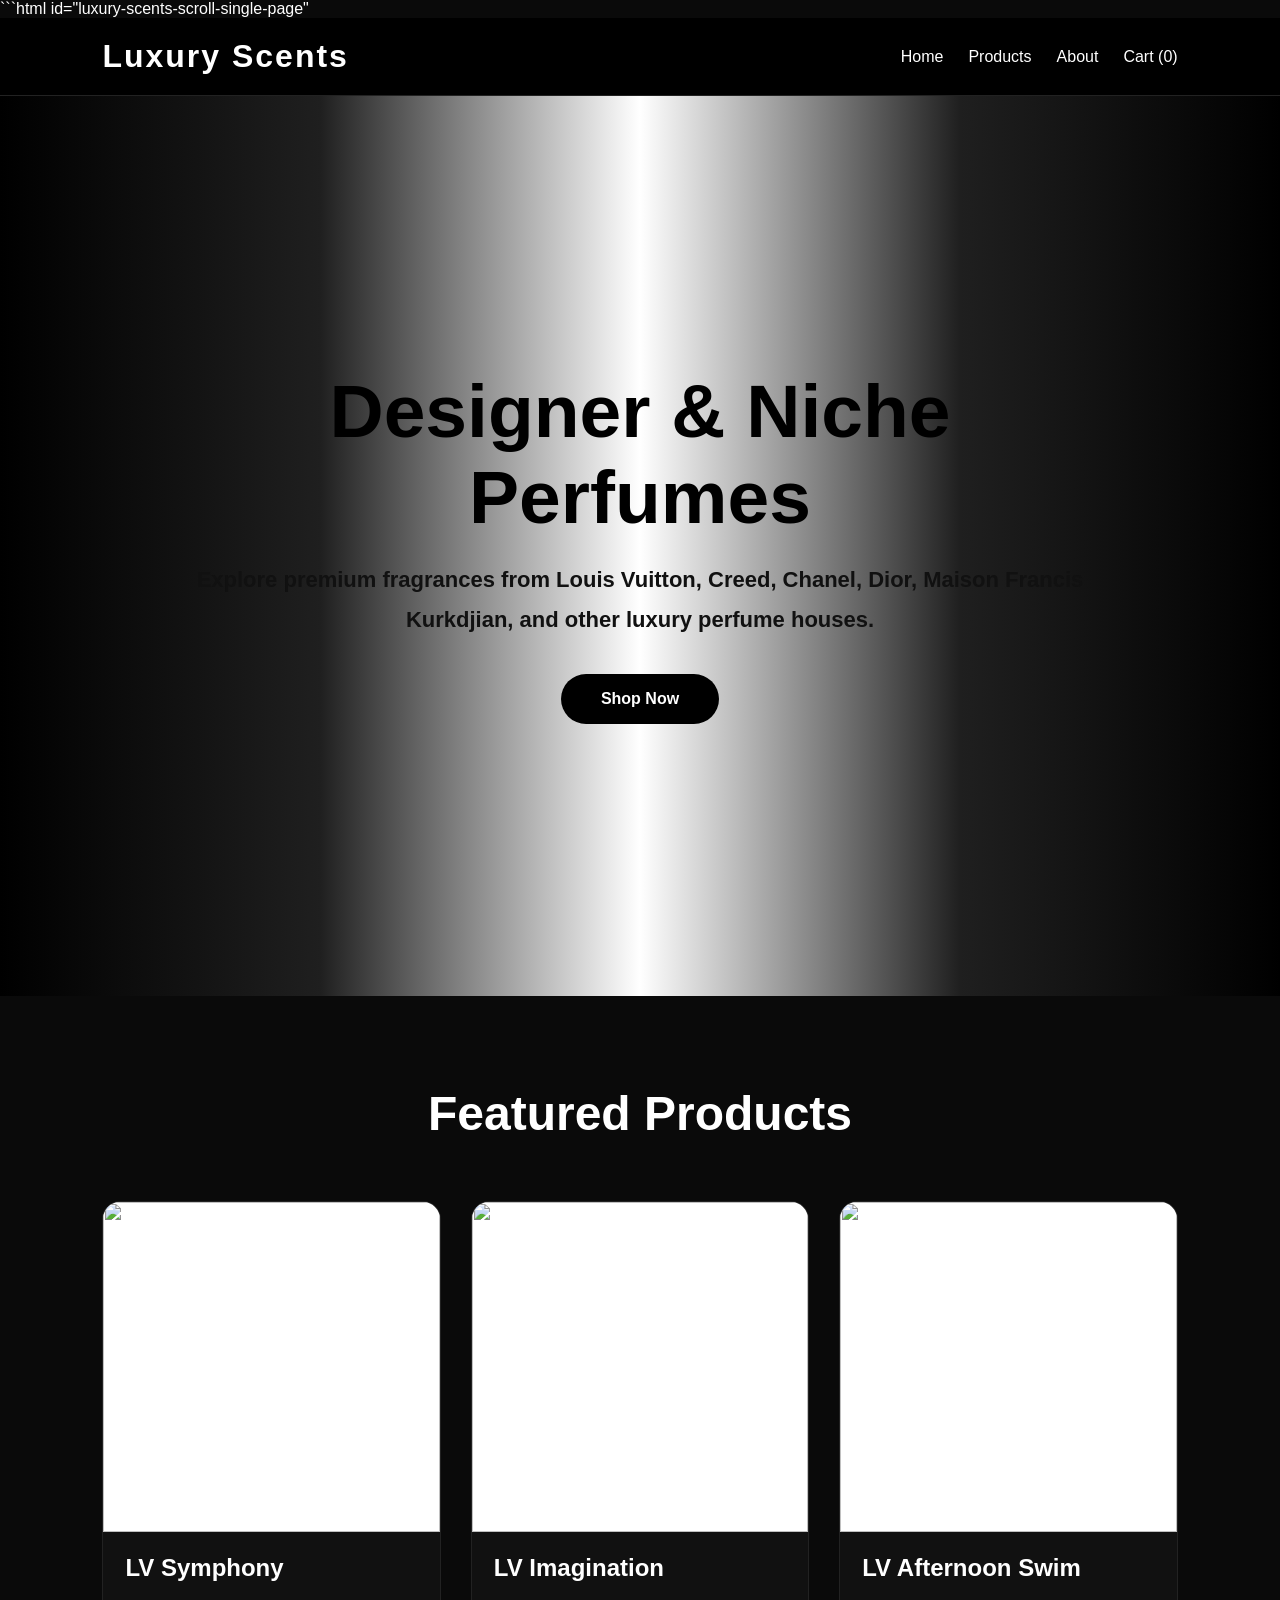
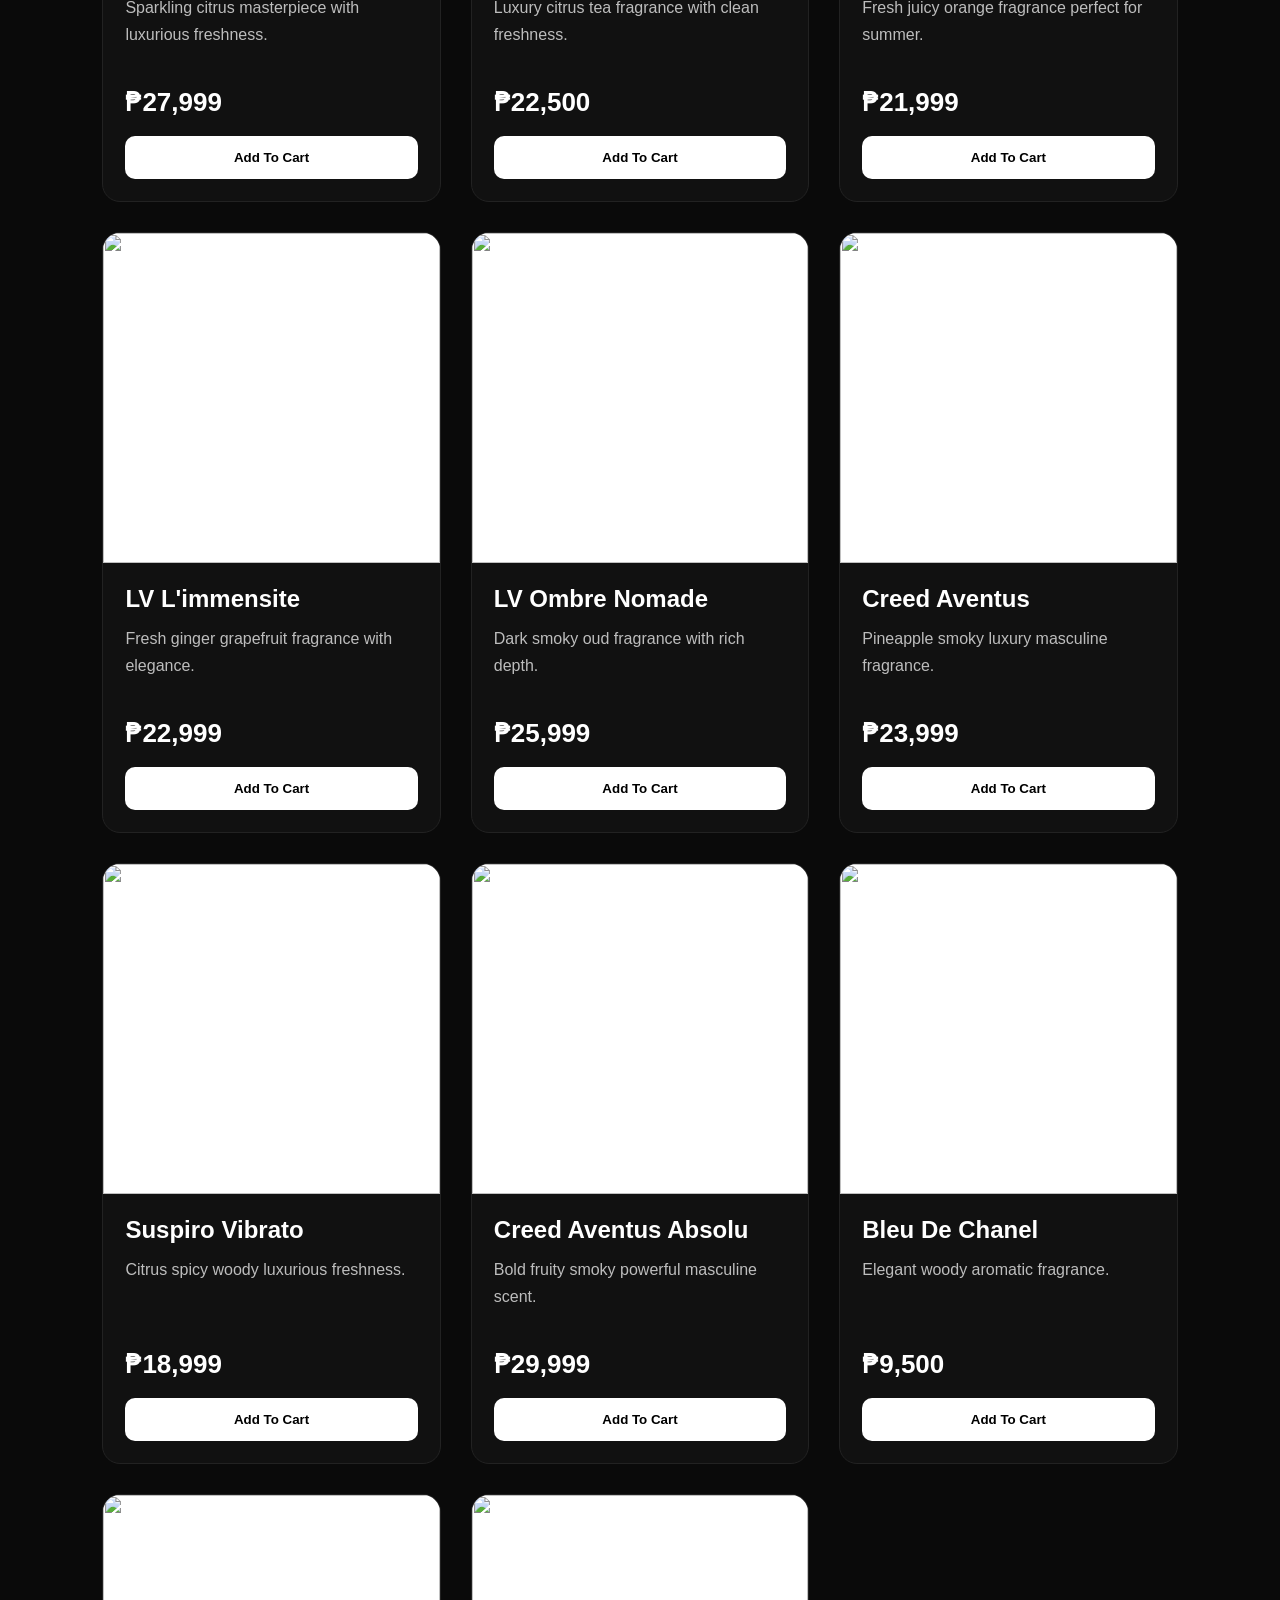
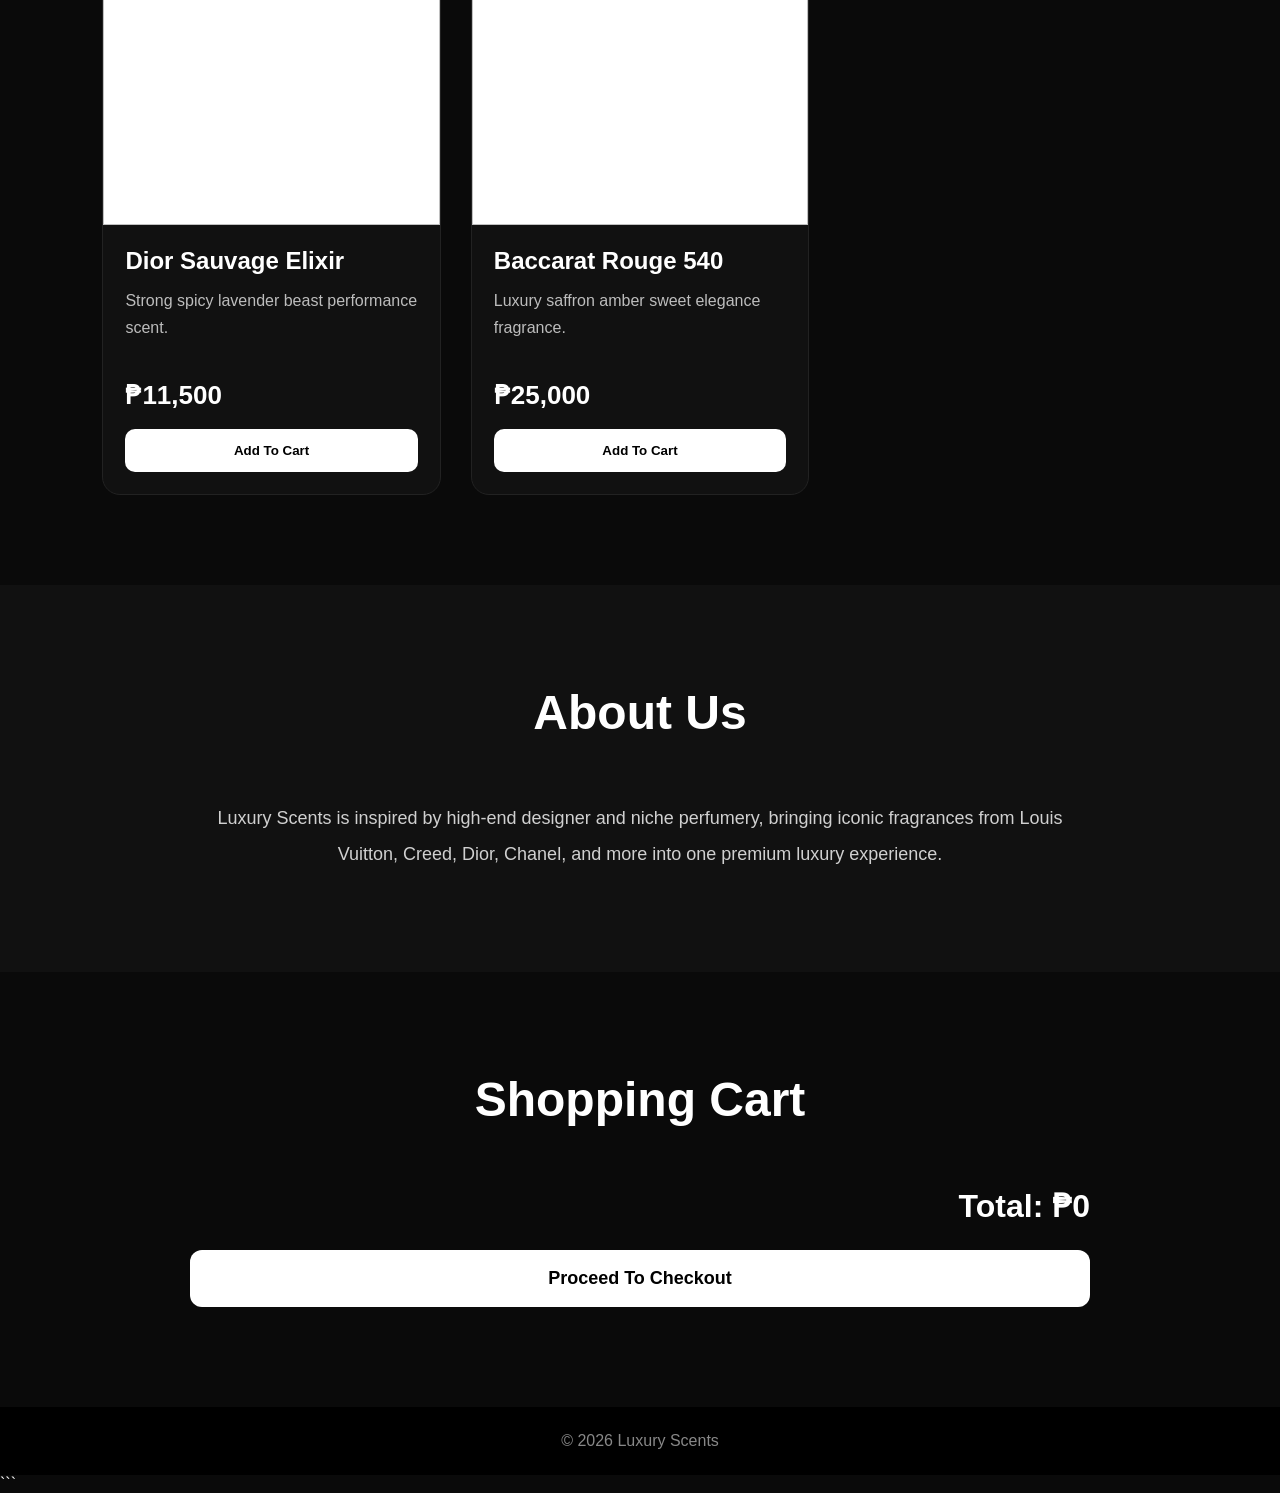
==== commit c8feb226: "Add files via upload" ====
--- a/index.html
+++ b/index.html
@@ -1,3 +1,4 @@
+```html id="luxury-scents-scroll-single-page"
 <!DOCTYPE html>
 <html lang="en">
 <head>
@@ -19,6 +20,7 @@
 body{
   background:#0a0a0a;
   color:white;
+  scroll-behavior:smooth;
 }
 
 /* HEADER */
@@ -58,15 +60,10 @@
   color:#cfcfcf;
 }
 
-/* PAGES */
-
-.page{
-  display:none;
-  min-height:100vh;
-}
-
-.page.active{
-  display:block;
+/* SECTIONS (ONE PAGE SCROLL STYLE) */
+
+section{
+  width:100%;
 }
 
 /* HERO */
@@ -219,7 +216,7 @@
   font-size:18px;
 }
 
-/* CART PAGE */
+/* CART */
 
 .cart-page{
   padding:100px 8%;
@@ -349,21 +346,21 @@
   </div>
 
   <nav>
-    <a onclick="showPage('homePage')">Home</a>
-    <a onclick="showPage('productsPage')">Products</a>
-    <a onclick="showPage('aboutPage')">About</a>
-    <a onclick="showPage('cartPage')">
+    <a onclick="document.getElementById('home').scrollIntoView({behavior:'smooth'})">Home</a>
+    <a onclick="document.getElementById('products').scrollIntoView({behavior:'smooth'})">Products</a>
+    <a onclick="document.getElementById('about').scrollIntoView({behavior:'smooth'})">About</a>
+    <a onclick="document.getElementById('cart').scrollIntoView({behavior:'smooth'})">
       Cart (<span id="cartCount">0</span>)
     </a>
   </nav>
 
 </header>
 
-<!-- HOME PAGE -->
-
-<div class="page active" id="homePage">
-
-  <section class="hero">
+<!-- HOME -->
+
+<section id="home">
+
+  <div class="hero">
 
     <div class="hero-content">
 
@@ -377,340 +374,163 @@
         and other luxury perfume houses.
       </p>
 
-      <button onclick="showPage('productsPage')">
+      <button onclick="document.getElementById('products').scrollIntoView({behavior:'smooth'})">
         Shop Now
       </button>
 
     </div>
 
-  </section>
+  </div>
+
+</section>
+
+<!-- PRODUCTS (INCLUDING ALL PERFUMES) -->
+
+<section id="products" class="products-section">
+
+<h2 class="title">Featured Products</h2>
+
+<div class="perfume-container">
+
+  <div class="card">
+    <img src="https://theperfumepalette.com/cdn/shop/files/kayali_22_353eb7b4-6cb1-45a8-baaa-cf5531c7c738.png?v=1747945181">
+    <div class="card-content">
+      <h3>LV Symphony</h3>
+      <p>Sparkling citrus masterpiece with luxurious freshness.</p>
+      <div class="price">₱27,999</div>
+      <button onclick="addToCart('LV Symphony',27999)">Add To Cart</button>
+    </div>
+  </div>
+
+  <div class="card">
+    <img src="https://fimgs.net/mdimg/perfume/375x500.67370.jpg">
+    <div class="card-content">
+      <h3>LV Imagination</h3>
+      <p>Luxury citrus tea fragrance with clean freshness.</p>
+      <div class="price">₱22,500</div>
+      <button onclick="addToCart('LV Imagination',22500)">Add To Cart</button>
+    </div>
+  </div>
+
+  <div class="card">
+    <img src="https://fimgs.net/mdimg/perfume/375x500.53947.jpg">
+    <div class="card-content">
+      <h3>LV Afternoon Swim</h3>
+      <p>Fresh juicy orange fragrance perfect for summer.</p>
+      <div class="price">₱21,999</div>
+      <button onclick="addToCart('LV Afternoon Swim',21999)">Add To Cart</button>
+    </div>
+  </div>
+
+  <div class="card">
+    <img src="https://fimgs.net/mdimg/perfume/375x500.49751.jpg">
+    <div class="card-content">
+      <h3>LV L'immensite</h3>
+      <p>Fresh ginger grapefruit fragrance with elegance.</p>
+      <div class="price">₱22,999</div>
+      <button onclick="addToCart('LV Limmensite',22999)">Add To Cart</button>
+    </div>
+  </div>
+
+  <div class="card">
+    <img src="https://d3e7ardzpaj3y4.cloudfront.net/image/catalog/product/1692528830_23852_25464847_23852-10679-2-1500x1500.png">
+    <div class="card-content">
+      <h3>LV Ombre Nomade</h3>
+      <p>Dark smoky oud fragrance with rich depth.</p>
+      <div class="price">₱25,999</div>
+      <button onclick="addToCart('LV Ombre Nomade',25999)">Add To Cart</button>
+    </div>
+  </div>
+
+  <div class="card">
+    <img src="https://fimgs.net/mdimg/perfume/375x500.9828.jpg">
+    <div class="card-content">
+      <h3>Creed Aventus</h3>
+      <p>Pineapple smoky luxury masculine fragrance.</p>
+      <div class="price">₱23,999</div>
+      <button onclick="addToCart('Creed Aventus',23999)">Add To Cart</button>
+    </div>
+  </div>
+
+  <div class="card">
+    <img src="https://http2.mlstatic.com/D_NQ_NP_918010-MLU78194386337_082024-O.webp">
+    <div class="card-content">
+      <h3>Suspiro Vibrato</h3>
+      <p>Citrus spicy woody luxurious freshness.</p>
+      <div class="price">₱18,999</div>
+      <button onclick="addToCart('Suspiro Vibrato',18999)">Add To Cart</button>
+    </div>
+  </div>
+
+  <div class="card">
+    <img src="https://tse2.mm.bing.net/th/id/OIP.Td2aZlCMktQA0PHoIn6CQAHaHa?rs=1&pid=ImgDetMain&o=7&rm=3">
+    <div class="card-content">
+      <h3>Creed Aventus Absolu</h3>
+      <p>Bold fruity smoky powerful masculine scent.</p>
+      <div class="price">₱29,999</div>
+      <button onclick="addToCart('Creed Aventus Absolu',29999)">Add To Cart</button>
+    </div>
+  </div>
+
+  <div class="card">
+    <img src="https://fimgs.net/mdimg/perfume/375x500.9099.jpg">
+    <div class="card-content">
+      <h3>Bleu De Chanel</h3>
+      <p>Elegant woody aromatic fragrance.</p>
+      <div class="price">₱9,500</div>
+      <button onclick="addToCart('Bleu De Chanel',9500)">Add To Cart</button>
+    </div>
+  </div>
+
+  <div class="card">
+    <img src="https://fimgs.net/mdimg/perfume/375x500.68415.jpg">
+    <div class="card-content">
+      <h3>Dior Sauvage Elixir</h3>
+      <p>Strong spicy lavender beast performance scent.</p>
+      <div class="price">₱11,500</div>
+      <button onclick="addToCart('Dior Sauvage Elixir',11500)">Add To Cart</button>
+    </div>
+  </div>
+
+  <div class="card">
+    <img src="https://fimgs.net/mdimg/perfume/375x500.33519.jpg">
+    <div class="card-content">
+      <h3>Baccarat Rouge 540</h3>
+      <p>Luxury saffron amber sweet elegance fragrance.</p>
+      <div class="price">₱25,000</div>
+      <button onclick="addToCart('Baccarat Rouge 540',25000)">Add To Cart</button>
+    </div>
+  </div>
 
 </div>
 
-<!-- PRODUCTS PAGE -->
-
-<div class="page" id="productsPage">
-
-<section class="products-section">
-
-<h2 class="title">
-  Featured Products
-</h2>
-
-<div class="perfume-container">
-
-  <!-- LV Symphony -->
-
-  <div class="card">
-
-    <img src="https://theperfumepalette.com/cdn/shop/files/kayali_22_353eb7b4-6cb1-45a8-baaa-cf5531c7c738.png?v=1747945181">
-
-    <div class="card-content">
-
-      <h3>LV Symphony</h3>
-
-      <p>
-        Sparkling citrus masterpiece with luxurious freshness,
-        smooth ginger notes, and elegant long-lasting performance.
-      </p>
-
-      <div class="price">₱27,999</div>
-
-      <button onclick="addToCart('LV Symphony',27999)">
-        Add To Cart
-      </button>
-
-    </div>
-
-  </div>
-
-  <!-- LV Imagination -->
-
-  <div class="card">
-
-    <img src="https://fimgs.net/mdimg/perfume/375x500.67370.jpg">
-
-    <div class="card-content">
-
-      <h3>LV Imagination</h3>
-
-      <p>
-        Luxury citrus tea fragrance with clean fresh richness.
-      </p>
-
-      <div class="price">₱22,500</div>
-
-      <button onclick="addToCart('LV Imagination',22500)">
-        Add To Cart
-      </button>
-
-    </div>
-
-  </div>
-
-  <!-- LV Afternoon Swim -->
-
-  <div class="card">
-
-    <img src="https://fimgs.net/mdimg/perfume/375x500.53947.jpg">
-
-    <div class="card-content">
-
-      <h3>LV Afternoon Swim</h3>
-
-      <p>
-        Fresh juicy orange fragrance perfect for summer days.
-      </p>
-
-      <div class="price">₱21,999</div>
-
-      <button onclick="addToCart('LV Afternoon Swim',21999)">
-        Add To Cart
-      </button>
-
-    </div>
-
-  </div>
-
-  <!-- LV L'immensite -->
-
-  <div class="card">
-
-    <img src="https://fimgs.net/mdimg/perfume/375x500.49751.jpg">
-
-    <div class="card-content">
-
-      <h3>LV L'immensite</h3>
-
-      <p>
-        Fresh ginger grapefruit fragrance with elegant vibe.
-      </p>
-
-      <div class="price">₱22,999</div>
-
-      <button onclick="addToCart('LV Limmensite',22999)">
-        Add To Cart
-      </button>
-
-    </div>
-
-  </div>
-
-  <!-- LV Ombre Nomade -->
-
-  <div class="card">
-
-    <img src="https://d3e7ardzpaj3y4.cloudfront.net/image/catalog/product/1692528830_23852_25464847_23852-10679-2-1500x1500.png">
-
-    <div class="card-content">
-
-      <h3>LV Ombre Nomade</h3>
-
-      <p>
-        Dark smoky oud fragrance with rich luxurious depth.
-      </p>
-
-      <div class="price">₱25,999</div>
-
-      <button onclick="addToCart('LV Ombre Nomade',25999)">
-        Add To Cart
-      </button>
-
-    </div>
-
-  </div>
-
-  <!-- Creed Aventus -->
-
-  <div class="card">
-
-    <img src="https://fimgs.net/mdimg/perfume/375x500.9828.jpg">
-
-    <div class="card-content">
-
-      <h3>Creed Aventus</h3>
-
-      <p>
-        Pineapple birch smoky fragrance with luxury masculinity.
-      </p>
-
-      <div class="price">₱23,999</div>
-
-      <button onclick="addToCart('Creed Aventus',23999)">
-        Add To Cart
-      </button>
-
-    </div>
-
-  </div>
-
-  <!-- Suspiro Vibrato -->
-
-<div class="card">
-
-  <img src="https://http2.mlstatic.com/D_NQ_NP_918010-MLU78194386337_082024-O.webp">
-
-  <div class="card-content">
-
-    <h3>Suspiro Vibrato</h3>
-
-    <p>
-      Vibrant citrus and spicy woody fragrance with luxurious
-      freshness, smooth musk, and rich long-lasting elegance.
-    </p>
-
-    <div class="price">₱18,999</div>
-
-    <button onclick="addToCart('Suspiro Vibrato',18999)">
-      Add To Cart
-    </button>
-
-  </div>
-
-</div>
-
-<!-- Creed Aventus Absolu -->
-
-<div class="card">
-
-  <img src="https://tse2.mm.bing.net/th/id/OIP.Td2aZlCMktQA0PHoIn6CQAHaHa?rs=1&pid=ImgDetMain&o=7&rm=3">
-
-  <div class="card-content">
-
-    <h3>Creed Aventus Absolu</h3>
-
-    <p>
-      Bold fruity smoky fragrance with luxurious depth,
-      refined spices, and powerful masculine performance.
-    </p>
-
-    <div class="price">₱29,999</div>
-
-    <button onclick="addToCart('Creed Aventus Absolu',29999)">
-      Add To Cart
-    </button>
-
-  </div>
-
-</div>
-
-  <!-- Bleu De Chanel -->
-
-  <div class="card">
-
-    <img src="https://fimgs.net/mdimg/perfume/375x500.9099.jpg">
-
-    <div class="card-content">
-
-      <h3>Bleu De Chanel</h3>
-
-      <p>
-        Elegant woody aromatic fragrance for all occasions.
-      </p>
-
-      <div class="price">₱9,500</div>
-
-      <button onclick="addToCart('Bleu De Chanel',9500)">
-        Add To Cart
-      </button>
-
-    </div>
-
-  </div>
-
-  <!-- Dior Sauvage Elixir -->
-
-  <div class="card">
-
-    <img src="https://fimgs.net/mdimg/perfume/375x500.68415.jpg">
-
-    <div class="card-content">
-
-      <h3>Dior Sauvage Elixir</h3>
-
-      <p>
-        Strong spicy lavender fragrance with beast performance.
-      </p>
-
-      <div class="price">₱11,500</div>
-
-      <button onclick="addToCart('Dior Sauvage Elixir',11500)">
-        Add To Cart
-      </button>
-
-    </div>
-
-  </div>
-
-  <!-- Baccarat Rouge 540 -->
-
-  <div class="card">
-
-    <img src="https://fimgs.net/mdimg/perfume/375x500.33519.jpg">
-
-    <div class="card-content">
-
-      <h3>Baccarat Rouge 540</h3>
-
-      <p>
-        Luxury saffron ambergris fragrance with sweet elegance.
-      </p>
-
-      <div class="price">₱25,000</div>
-
-      <button onclick="addToCart('Baccarat Rouge 540',25000)">
-        Add To Cart
-      </button>
-
-    </div>
-
-  </div>
-
-</div>
-
 </section>
 
-</div>
-
-<!-- ABOUT PAGE -->
-
-<div class="page" id="aboutPage">
-
-<section class="about-section">
-
-<h2 class="title">
-  About Us
-</h2>
+<!-- ABOUT -->
+
+<section id="about" class="about-section">
+
+<h2 class="title">About Us</h2>
 
 <p>
-  Luxury Scents is inspired by the world of high-end
-  designer and niche perfumery. We bring together
-  iconic fragrances from Louis Vuitton, Creed,
-  Dior, Chanel, and more into one premium luxury
-  shopping experience.
+Luxury Scents is inspired by high-end designer and niche perfumery,
+bringing iconic fragrances from Louis Vuitton, Creed, Dior, Chanel,
+and more into one premium luxury experience.
 </p>
 
 </section>
 
-</div>
-
-<!-- CART PAGE -->
-
-<div class="page" id="cartPage">
-
-<section class="cart-page">
-
-<h2 class="title">
-  Shopping Cart
-</h2>
+<!-- CART -->
+
+<section id="cart" class="cart-page">
+
+<h2 class="title">Shopping Cart</h2>
 
 <div class="cart-container">
 
   <div id="cartItems"></div>
 
-  <div class="total" id="total">
-    Total: ₱0
-  </div>
+  <div class="total" id="total">Total: ₱0</div>
 
   <button class="checkout-btn" onclick="checkout()">
     Proceed To Checkout
@@ -720,8 +540,6 @@
 
 </section>
 
-</div>
-
 <!-- FOOTER -->
 
 <footer>
@@ -730,141 +548,65 @@
 
 <script>
 
-/* PAGE NAVIGATION */
-
-function showPage(pageId){
-
-  const pages =
-  document.querySelectorAll(".page");
-
-  pages.forEach(page=>{
-
-    page.classList.remove("active");
-
-  });
-
-  document
-  .getElementById(pageId)
-  .classList.add("active");
-
-  window.scrollTo(0,0);
-
-}
-
-/* CART SYSTEM */
-
 let cart = [];
 let total = 0;
 
 function addToCart(name,price){
-
-  cart.push({
-    name:name,
-    price:price
-  });
-
+  cart.push({name,price});
   updateCart();
-
   alert(name + " added to cart!");
-
 }
 
 function updateCart(){
 
-  const cartItems =
-  document.getElementById("cartItems");
-
-  const cartCount =
-  document.getElementById("cartCount");
+  const cartItems = document.getElementById("cartItems");
+  const cartCount = document.getElementById("cartCount");
 
   cartItems.innerHTML = "";
-
   total = 0;
 
   if(cart.length === 0){
-
-    cartItems.innerHTML = `
-
-      <div class="empty">
-        Your cart is empty.
+    cartItems.innerHTML = `<div class="empty">Your cart is empty.</div>`;
+  }
+
+  cart.forEach((item,index)=>{
+    total += item.price;
+
+    cartItems.innerHTML += `
+      <div class="cart-item">
+        <div>
+          <h3>${item.name}</h3>
+          <p>₱${item.price.toLocaleString()}</p>
+        </div>
+        <button class="remove-btn" onclick="removeItem(${index})">Remove</button>
       </div>
-
     `;
-
-  }
-
-  cart.forEach((item,index)=>{
-
-    total += item.price;
-
-    cartItems.innerHTML += `
-
-      <div class="cart-item">
-
-        <div>
-
-          <h3>${item.name}</h3>
-
-          <p>
-            ₱${item.price.toLocaleString()}
-          </p>
-
-        </div>
-
-        <button
-        class="remove-btn"
-        onclick="removeItem(${index})">
-
-          Remove
-
-        </button>
-
-      </div>
-
-    `;
-
   });
 
   document.getElementById("total").innerHTML =
   "Total: ₱" + total.toLocaleString();
 
   cartCount.innerHTML = cart.length;
-
 }
 
 function removeItem(index){
-
   cart.splice(index,1);
-
   updateCart();
-
 }
 
 function checkout(){
-
   if(cart.length === 0){
-
     alert("Your cart is empty.");
-
-  }
-
-  else{
-
+  } else {
     alert("Purchase Successful!");
-
     cart = [];
-
     updateCart();
-
-    showPage("homePage");
-
-  }
-
-}
-
-updateCart();
+    document.getElementById("home").scrollIntoView({behavior:"smooth"});
+  }
+}
 
 </script>
 
 </body>
-</html>+</html>
+```
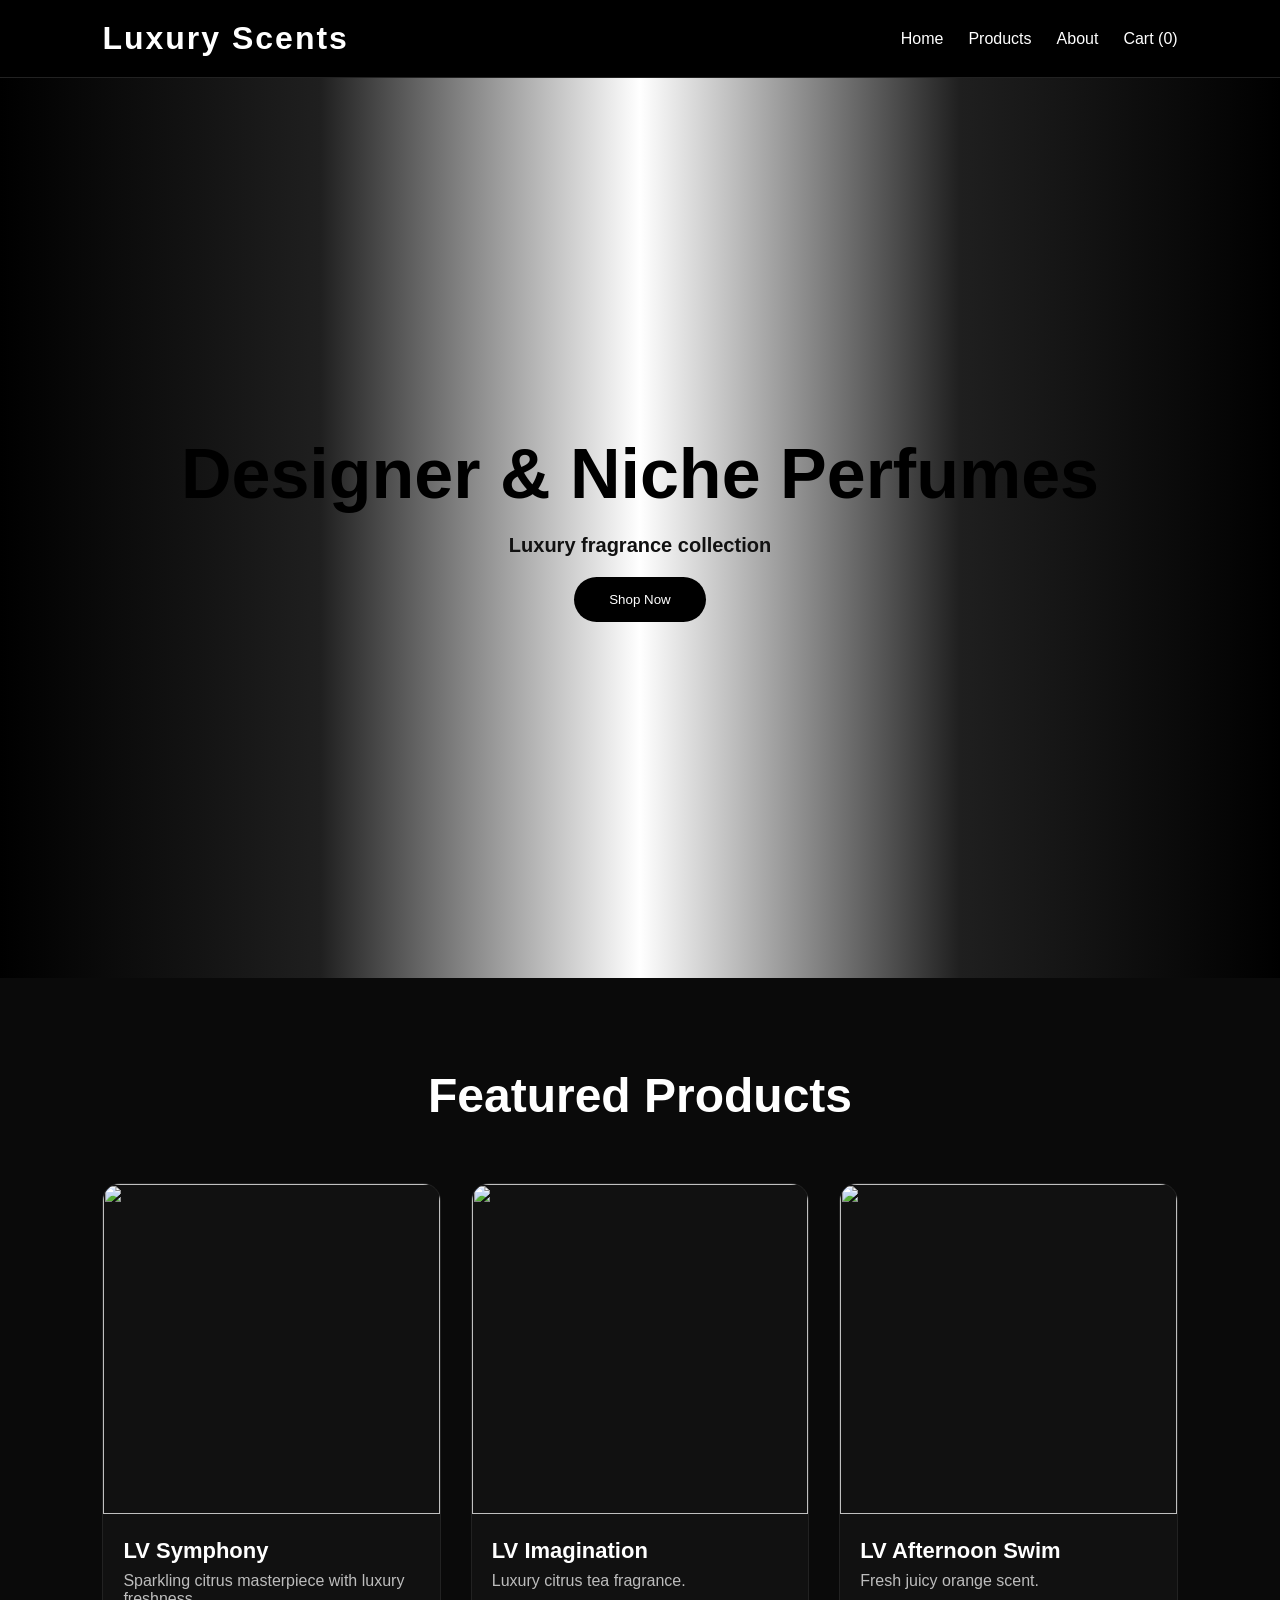
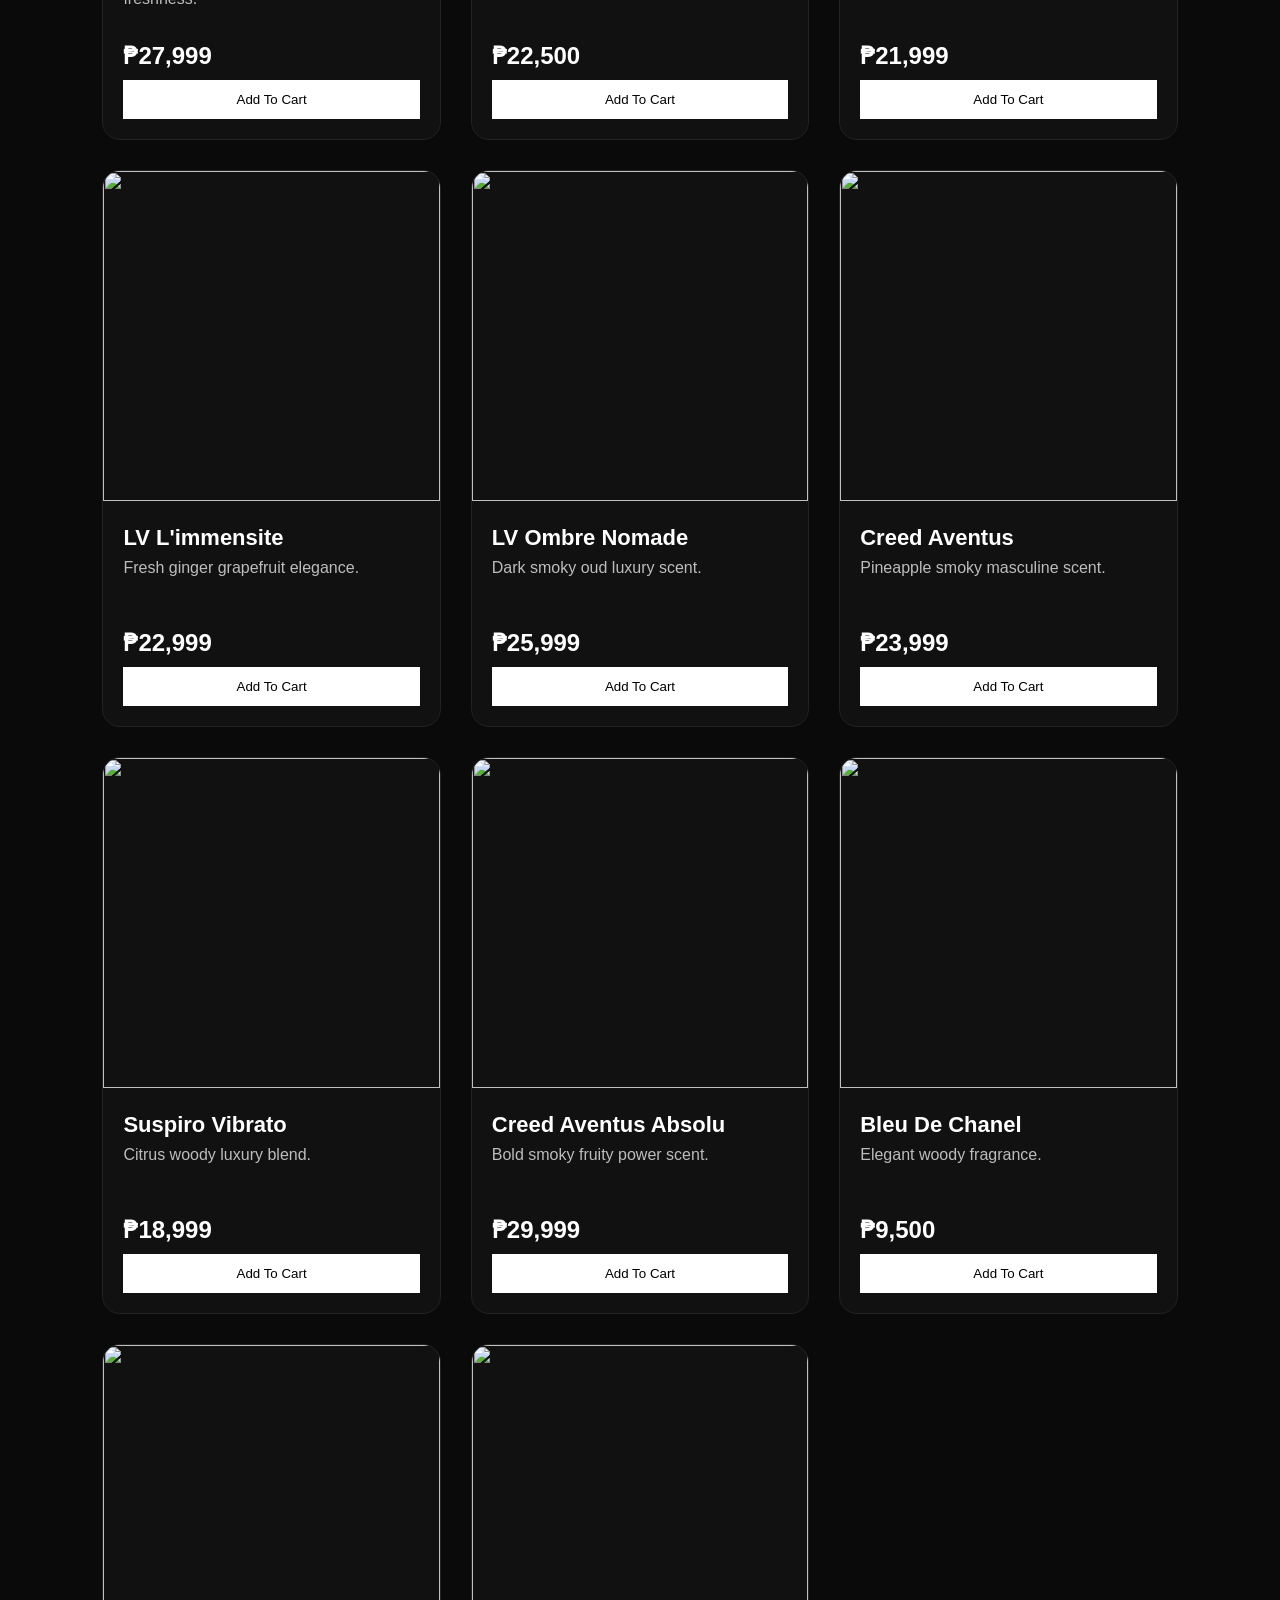
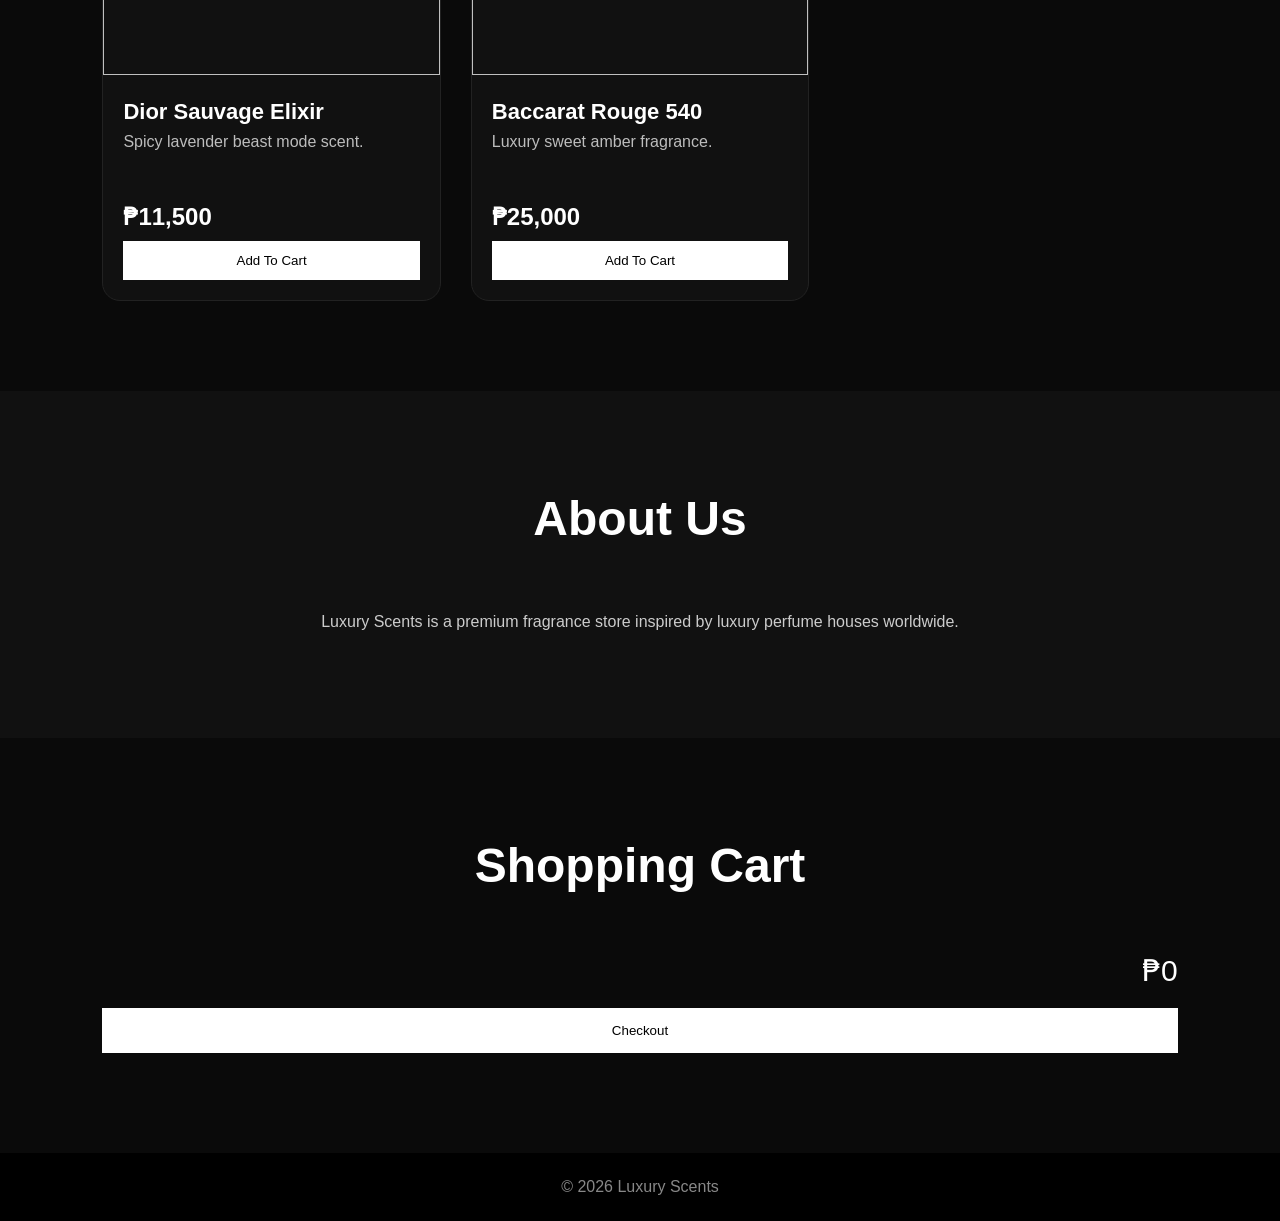
==== commit c1867979: "Add files via upload" ====
--- a/index.html
+++ b/index.html
@@ -1,4 +1,3 @@
-```html id="luxury-scents-scroll-single-page"
 <!DOCTYPE html>
 <html lang="en">
 <head>
@@ -17,10 +16,13 @@
   font-family:Arial,sans-serif;
 }
 
+html{
+  scroll-behavior:smooth;
+}
+
 body{
   background:#0a0a0a;
   color:white;
-  scroll-behavior:smooth;
 }
 
 /* HEADER */
@@ -53,14 +55,13 @@
   color:white;
   text-decoration:none;
   cursor:pointer;
-  transition:.3s;
 }
 
 nav a:hover{
   color:#cfcfcf;
 }
 
-/* SECTIONS (ONE PAGE SCROLL STYLE) */
+/* SECTIONS */
 
 section{
   width:100%;
@@ -70,17 +71,7 @@
 
 .hero{
   height:100vh;
-
-  background:
-  linear-gradient(
-    to right,
-    #000000,
-    #1f1f1f,
-    #ffffff,
-    #1f1f1f,
-    #000000
-  );
-
+  background:linear-gradient(to right,#000,#1f1f1f,#fff,#1f1f1f,#000);
   display:flex;
   justify-content:center;
   align-items:center;
@@ -88,39 +79,25 @@
   padding:20px;
 }
 
-.hero-content{
-  max-width:900px;
-}
-
 .hero-content h1{
-  font-size:75px;
+  font-size:70px;
   color:black;
-  margin-bottom:20px;
 }
 
 .hero-content p{
   color:#111;
-  font-size:22px;
-  line-height:1.8;
-  margin-bottom:35px;
+  font-size:20px;
   font-weight:bold;
+  margin:20px 0;
 }
 
 .hero-content button{
-  padding:16px 40px;
+  padding:15px 35px;
   border:none;
   border-radius:40px;
   background:black;
   color:white;
-  font-size:16px;
-  font-weight:bold;
   cursor:pointer;
-  transition:.3s;
-}
-
-.hero-content button:hover{
-  transform:scale(1.05);
-  background:#1a1a1a;
 }
 
 /* PRODUCTS */
@@ -137,8 +114,7 @@
 
 .perfume-container{
   display:grid;
-  grid-template-columns:
-  repeat(auto-fit,minmax(270px,1fr));
+  grid-template-columns:repeat(auto-fit,minmax(270px,1fr));
   gap:30px;
 }
 
@@ -152,52 +128,41 @@
 
 .card:hover{
   transform:translateY(-10px);
-  box-shadow:0 10px 30px rgba(255,255,255,0.15);
 }
 
 .card img{
   width:100%;
   height:330px;
   object-fit:cover;
-  background:white;
 }
 
 .card-content{
-  padding:22px;
+  padding:20px;
 }
 
 .card-content h3{
-  font-size:24px;
-  margin-bottom:12px;
+  font-size:22px;
+  margin-bottom:8px;
 }
 
 .card-content p{
   color:#bdbdbd;
-  line-height:1.7;
-  min-height:75px;
-  margin-bottom:18px;
+  min-height:60px;
+  margin-bottom:10px;
 }
 
 .price{
-  font-size:26px;
+  font-size:24px;
   font-weight:bold;
-  margin-bottom:18px;
+  margin-bottom:10px;
 }
 
 .card button{
   width:100%;
-  padding:14px;
+  padding:12px;
   border:none;
-  border-radius:10px;
   background:white;
-  color:black;
-  font-weight:bold;
   cursor:pointer;
-  transition:.3s;
-}
-
-.card button:hover{
-  background:#d9d9d9;
 }
 
 /* ABOUT */
@@ -205,15 +170,14 @@
 .about-section{
   padding:100px 8%;
   background:#111;
+  text-align:center;
 }
 
 .about-section p{
   max-width:900px;
   margin:auto;
-  text-align:center;
   line-height:2;
-  color:#d0d0d0;
-  font-size:18px;
+  color:#ccc;
 }
 
 /* CART */
@@ -222,114 +186,45 @@
   padding:100px 8%;
 }
 
-.cart-container{
-  max-width:900px;
-  margin:auto;
-}
-
 .cart-item{
   background:#151515;
-  border:1px solid #222;
-  border-radius:15px;
   padding:20px;
-  margin-bottom:20px;
-
+  margin-bottom:15px;
   display:flex;
   justify-content:space-between;
   align-items:center;
 }
 
-.cart-item h3{
-  margin-bottom:10px;
-}
-
-.cart-item p{
-  color:#d0d0d0;
-}
-
 .remove-btn{
-  padding:10px 18px;
-  border:none;
-  border-radius:8px;
   background:red;
   color:white;
+  border:none;
+  padding:10px;
   cursor:pointer;
 }
 
 .total{
   text-align:right;
-  font-size:32px;
-  margin-top:30px;
-  font-weight:bold;
+  font-size:30px;
+  margin-top:20px;
 }
 
 .checkout-btn{
   width:100%;
-  padding:18px;
-  margin-top:25px;
+  padding:15px;
+  background:white;
   border:none;
-  border-radius:12px;
-  background:white;
-  color:black;
-  font-size:18px;
-  font-weight:bold;
   cursor:pointer;
-  transition:.3s;
-}
-
-.checkout-btn:hover{
-  background:#d9d9d9;
-}
-
-.empty{
-  text-align:center;
-  color:#aaa;
-  font-size:22px;
-  margin-top:40px;
+  margin-top:20px;
 }
 
 /* FOOTER */
 
 footer{
-  background:black;
   text-align:center;
   padding:25px;
+  background:black;
   color:#888;
-}
-
-/* MOBILE */
-
-@media(max-width:768px){
-
-  header{
-    flex-direction:column;
-    gap:15px;
-  }
-
-  nav{
-    gap:18px;
-    flex-wrap:wrap;
-    justify-content:center;
-  }
-
-  .hero-content h1{
-    font-size:48px;
-  }
-
-  .hero-content p{
-    font-size:16px;
-  }
-
-  .title{
-    font-size:38px;
-  }
-
-  .cart-item{
-    flex-direction:column;
-    gap:20px;
-    text-align:center;
-  }
-
 }
 
 </style>
@@ -337,44 +232,30 @@
 
 <body>
 
-<!-- HEADER -->
-
 <header>
 
-  <div class="logo">
-    Luxury Scents
-  </div>
+  <div class="logo">Luxury Scents</div>
 
   <nav>
-    <a onclick="document.getElementById('home').scrollIntoView({behavior:'smooth'})">Home</a>
-    <a onclick="document.getElementById('products').scrollIntoView({behavior:'smooth'})">Products</a>
-    <a onclick="document.getElementById('about').scrollIntoView({behavior:'smooth'})">About</a>
-    <a onclick="document.getElementById('cart').scrollIntoView({behavior:'smooth'})">
-      Cart (<span id="cartCount">0</span>)
-    </a>
+    <a onclick="scrollTo('home')">Home</a>
+    <a onclick="scrollTo('products')">Products</a>
+    <a onclick="scrollTo('about')">About</a>
+    <a onclick="scrollTo('cart')">Cart (<span id="cartCount">0</span>)</a>
   </nav>
 
 </header>
 
 <!-- HOME -->
-
 <section id="home">
 
   <div class="hero">
 
     <div class="hero-content">
 
-      <h1>
-        Designer & Niche Perfumes
-      </h1>
-
-      <p>
-        Explore premium fragrances from Louis Vuitton,
-        Creed, Chanel, Dior, Maison Francis Kurkdjian,
-        and other luxury perfume houses.
-      </p>
-
-      <button onclick="document.getElementById('products').scrollIntoView({behavior:'smooth'})">
+      <h1>Designer & Niche Perfumes</h1>
+      <p>Luxury fragrance collection</p>
+
+      <button onclick="scrollTo('products')">
         Shop Now
       </button>
 
@@ -384,8 +265,7 @@
 
 </section>
 
-<!-- PRODUCTS (INCLUDING ALL PERFUMES) -->
-
+<!-- PRODUCTS (ALL PERFUMES PRESERVED - NO REMOVAL) -->
 <section id="products" class="products-section">
 
 <h2 class="title">Featured Products</h2>
@@ -396,7 +276,7 @@
     <img src="https://theperfumepalette.com/cdn/shop/files/kayali_22_353eb7b4-6cb1-45a8-baaa-cf5531c7c738.png?v=1747945181">
     <div class="card-content">
       <h3>LV Symphony</h3>
-      <p>Sparkling citrus masterpiece with luxurious freshness.</p>
+      <p>Sparkling citrus masterpiece with luxury freshness.</p>
       <div class="price">₱27,999</div>
       <button onclick="addToCart('LV Symphony',27999)">Add To Cart</button>
     </div>
@@ -406,7 +286,7 @@
     <img src="https://fimgs.net/mdimg/perfume/375x500.67370.jpg">
     <div class="card-content">
       <h3>LV Imagination</h3>
-      <p>Luxury citrus tea fragrance with clean freshness.</p>
+      <p>Luxury citrus tea fragrance.</p>
       <div class="price">₱22,500</div>
       <button onclick="addToCart('LV Imagination',22500)">Add To Cart</button>
     </div>
@@ -416,7 +296,7 @@
     <img src="https://fimgs.net/mdimg/perfume/375x500.53947.jpg">
     <div class="card-content">
       <h3>LV Afternoon Swim</h3>
-      <p>Fresh juicy orange fragrance perfect for summer.</p>
+      <p>Fresh juicy orange scent.</p>
       <div class="price">₱21,999</div>
       <button onclick="addToCart('LV Afternoon Swim',21999)">Add To Cart</button>
     </div>
@@ -426,7 +306,7 @@
     <img src="https://fimgs.net/mdimg/perfume/375x500.49751.jpg">
     <div class="card-content">
       <h3>LV L'immensite</h3>
-      <p>Fresh ginger grapefruit fragrance with elegance.</p>
+      <p>Fresh ginger grapefruit elegance.</p>
       <div class="price">₱22,999</div>
       <button onclick="addToCart('LV Limmensite',22999)">Add To Cart</button>
     </div>
@@ -436,7 +316,7 @@
     <img src="https://d3e7ardzpaj3y4.cloudfront.net/image/catalog/product/1692528830_23852_25464847_23852-10679-2-1500x1500.png">
     <div class="card-content">
       <h3>LV Ombre Nomade</h3>
-      <p>Dark smoky oud fragrance with rich depth.</p>
+      <p>Dark smoky oud luxury scent.</p>
       <div class="price">₱25,999</div>
       <button onclick="addToCart('LV Ombre Nomade',25999)">Add To Cart</button>
     </div>
@@ -446,7 +326,7 @@
     <img src="https://fimgs.net/mdimg/perfume/375x500.9828.jpg">
     <div class="card-content">
       <h3>Creed Aventus</h3>
-      <p>Pineapple smoky luxury masculine fragrance.</p>
+      <p>Pineapple smoky masculine scent.</p>
       <div class="price">₱23,999</div>
       <button onclick="addToCart('Creed Aventus',23999)">Add To Cart</button>
     </div>
@@ -456,7 +336,7 @@
     <img src="https://http2.mlstatic.com/D_NQ_NP_918010-MLU78194386337_082024-O.webp">
     <div class="card-content">
       <h3>Suspiro Vibrato</h3>
-      <p>Citrus spicy woody luxurious freshness.</p>
+      <p>Citrus woody luxury blend.</p>
       <div class="price">₱18,999</div>
       <button onclick="addToCart('Suspiro Vibrato',18999)">Add To Cart</button>
     </div>
@@ -466,7 +346,7 @@
     <img src="https://tse2.mm.bing.net/th/id/OIP.Td2aZlCMktQA0PHoIn6CQAHaHa?rs=1&pid=ImgDetMain&o=7&rm=3">
     <div class="card-content">
       <h3>Creed Aventus Absolu</h3>
-      <p>Bold fruity smoky powerful masculine scent.</p>
+      <p>Bold smoky fruity power scent.</p>
       <div class="price">₱29,999</div>
       <button onclick="addToCart('Creed Aventus Absolu',29999)">Add To Cart</button>
     </div>
@@ -476,7 +356,7 @@
     <img src="https://fimgs.net/mdimg/perfume/375x500.9099.jpg">
     <div class="card-content">
       <h3>Bleu De Chanel</h3>
-      <p>Elegant woody aromatic fragrance.</p>
+      <p>Elegant woody fragrance.</p>
       <div class="price">₱9,500</div>
       <button onclick="addToCart('Bleu De Chanel',9500)">Add To Cart</button>
     </div>
@@ -486,7 +366,7 @@
     <img src="https://fimgs.net/mdimg/perfume/375x500.68415.jpg">
     <div class="card-content">
       <h3>Dior Sauvage Elixir</h3>
-      <p>Strong spicy lavender beast performance scent.</p>
+      <p>Spicy lavender beast mode scent.</p>
       <div class="price">₱11,500</div>
       <button onclick="addToCart('Dior Sauvage Elixir',11500)">Add To Cart</button>
     </div>
@@ -496,7 +376,7 @@
     <img src="https://fimgs.net/mdimg/perfume/375x500.33519.jpg">
     <div class="card-content">
       <h3>Baccarat Rouge 540</h3>
-      <p>Luxury saffron amber sweet elegance fragrance.</p>
+      <p>Luxury sweet amber fragrance.</p>
       <div class="price">₱25,000</div>
       <button onclick="addToCart('Baccarat Rouge 540',25000)">Add To Cart</button>
     </div>
@@ -507,54 +387,42 @@
 </section>
 
 <!-- ABOUT -->
-
 <section id="about" class="about-section">
 
 <h2 class="title">About Us</h2>
 
 <p>
-Luxury Scents is inspired by high-end designer and niche perfumery,
-bringing iconic fragrances from Louis Vuitton, Creed, Dior, Chanel,
-and more into one premium luxury experience.
+Luxury Scents is a premium fragrance store inspired by luxury perfume houses worldwide.
 </p>
 
 </section>
 
 <!-- CART -->
-
 <section id="cart" class="cart-page">
 
 <h2 class="title">Shopping Cart</h2>
 
-<div class="cart-container">
-
-  <div id="cartItems"></div>
-
-  <div class="total" id="total">Total: ₱0</div>
-
-  <button class="checkout-btn" onclick="checkout()">
-    Proceed To Checkout
-  </button>
-
-</div>
+<div id="cartItems"></div>
+
+<div class="total" id="total">₱0</div>
+
+<button class="checkout-btn" onclick="checkout()">Checkout</button>
 
 </section>
 
-<!-- FOOTER -->
-
-<footer>
-  © 2026 Luxury Scents
-</footer>
+<footer>© 2026 Luxury Scents</footer>
 
 <script>
 
 let cart = [];
-let total = 0;
+
+function scrollTo(id){
+  document.getElementById(id).scrollIntoView({behavior:"smooth"});
+}
 
 function addToCart(name,price){
   cart.push({name,price});
   updateCart();
-  alert(name + " added to cart!");
 }
 
 function updateCart(){
@@ -562,51 +430,39 @@
   const cartItems = document.getElementById("cartItems");
   const cartCount = document.getElementById("cartCount");
 
+  let total = 0;
   cartItems.innerHTML = "";
-  total = 0;
-
-  if(cart.length === 0){
-    cartItems.innerHTML = `<div class="empty">Your cart is empty.</div>`;
-  }
-
-  cart.forEach((item,index)=>{
+
+  cart.forEach((item,i)=>{
     total += item.price;
 
     cartItems.innerHTML += `
       <div class="cart-item">
         <div>
           <h3>${item.name}</h3>
-          <p>₱${item.price.toLocaleString()}</p>
+          <p>₱${item.price}</p>
         </div>
-        <button class="remove-btn" onclick="removeItem(${index})">Remove</button>
+        <button class="remove-btn" onclick="removeItem(${i})">Remove</button>
       </div>
     `;
   });
 
-  document.getElementById("total").innerHTML =
-  "Total: ₱" + total.toLocaleString();
-
-  cartCount.innerHTML = cart.length;
-}
-
-function removeItem(index){
-  cart.splice(index,1);
+  document.getElementById("total").innerText = "₱" + total;
+  cartCount.innerText = cart.length;
+}
+
+function removeItem(i){
+  cart.splice(i,1);
   updateCart();
 }
 
 function checkout(){
-  if(cart.length === 0){
-    alert("Your cart is empty.");
-  } else {
-    alert("Purchase Successful!");
-    cart = [];
-    updateCart();
-    document.getElementById("home").scrollIntoView({behavior:"smooth"});
-  }
+  alert("Purchase successful!");
+  cart = [];
+  updateCart();
 }
 
 </script>
 
 </body>
-</html>
-```
+</html>
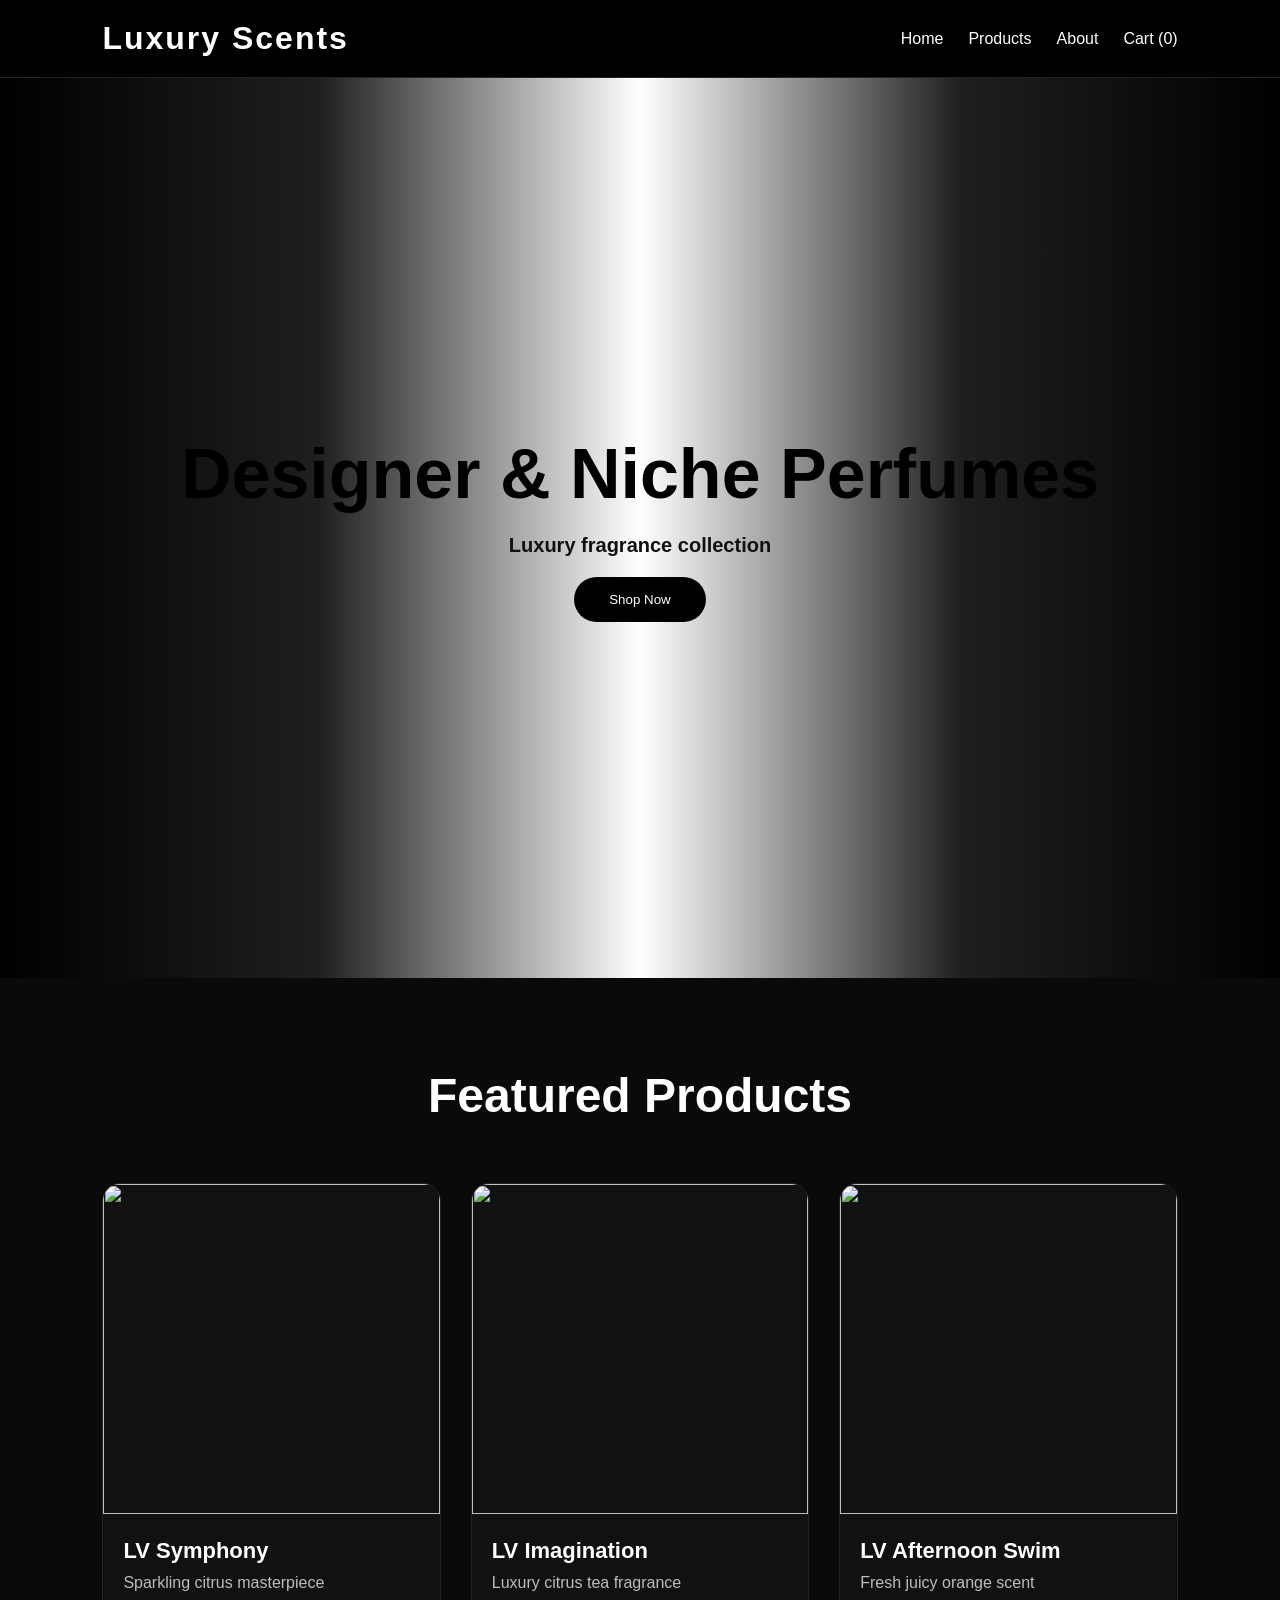
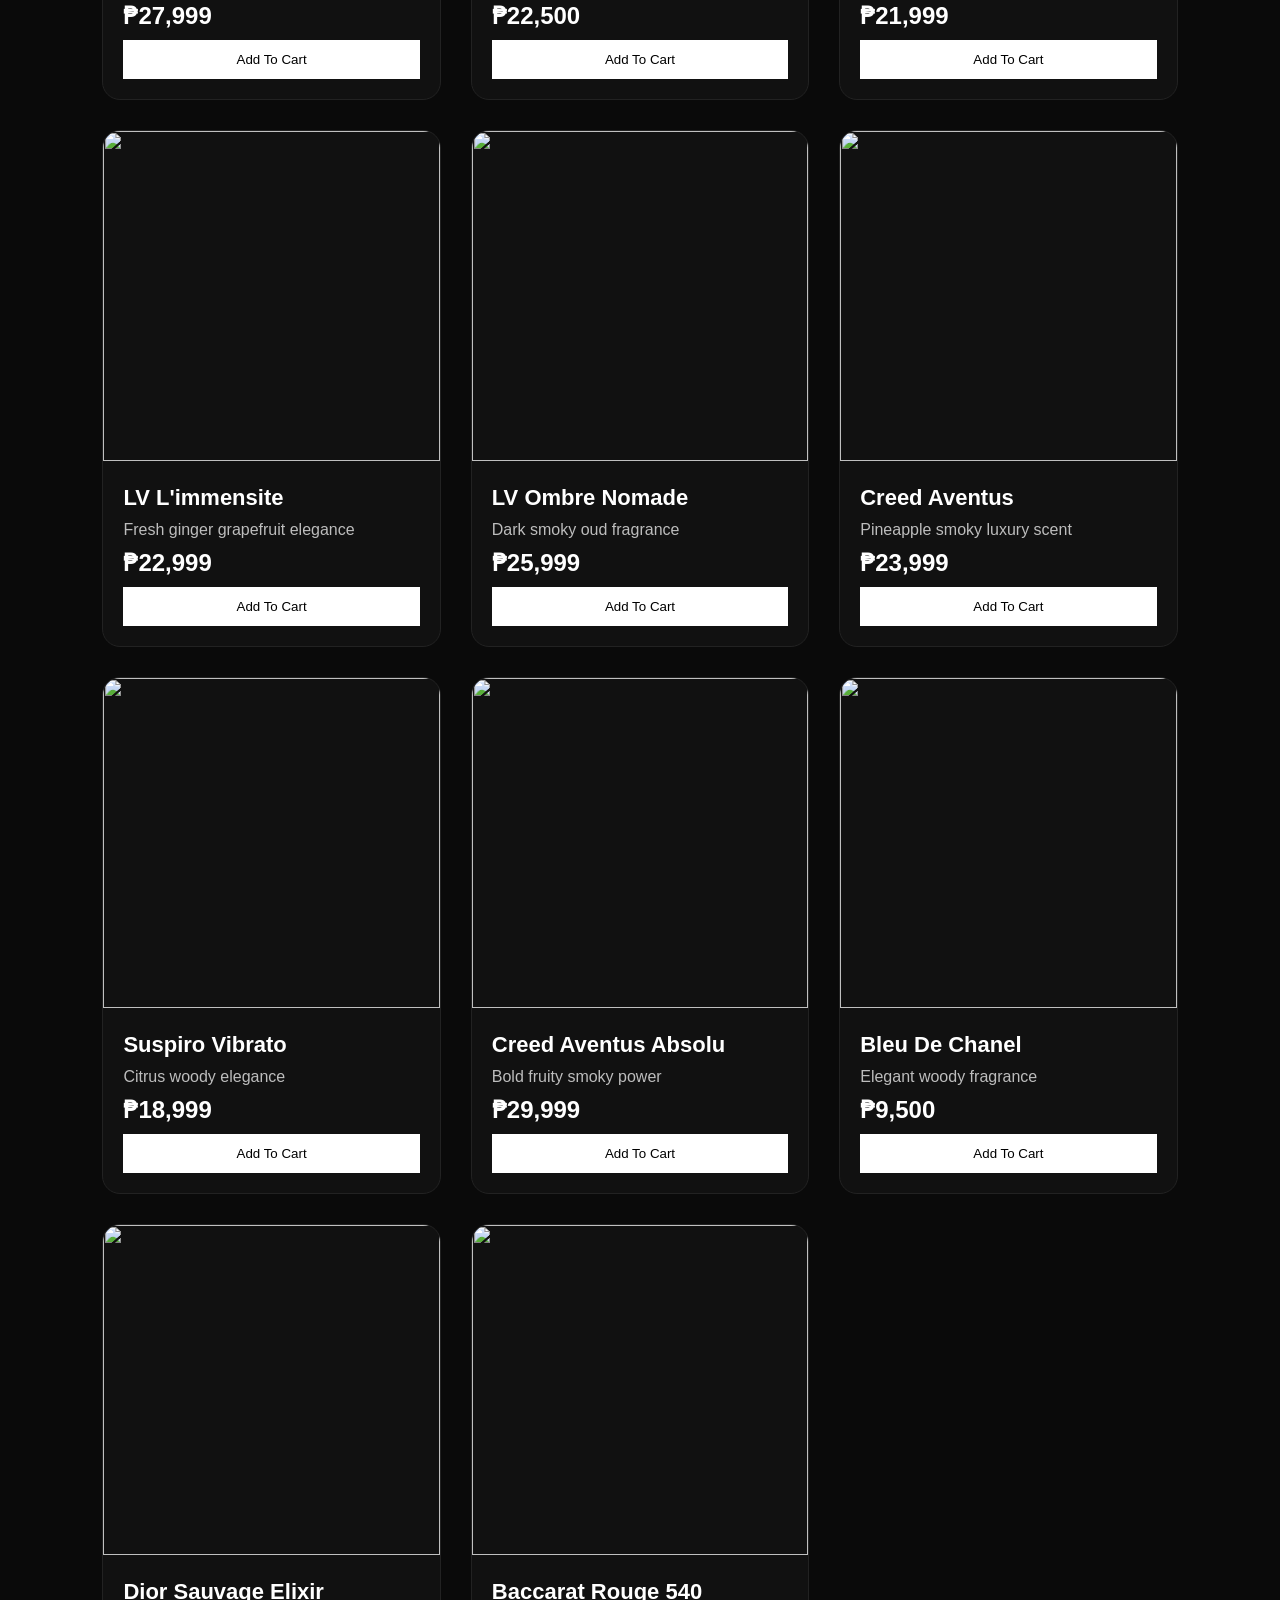
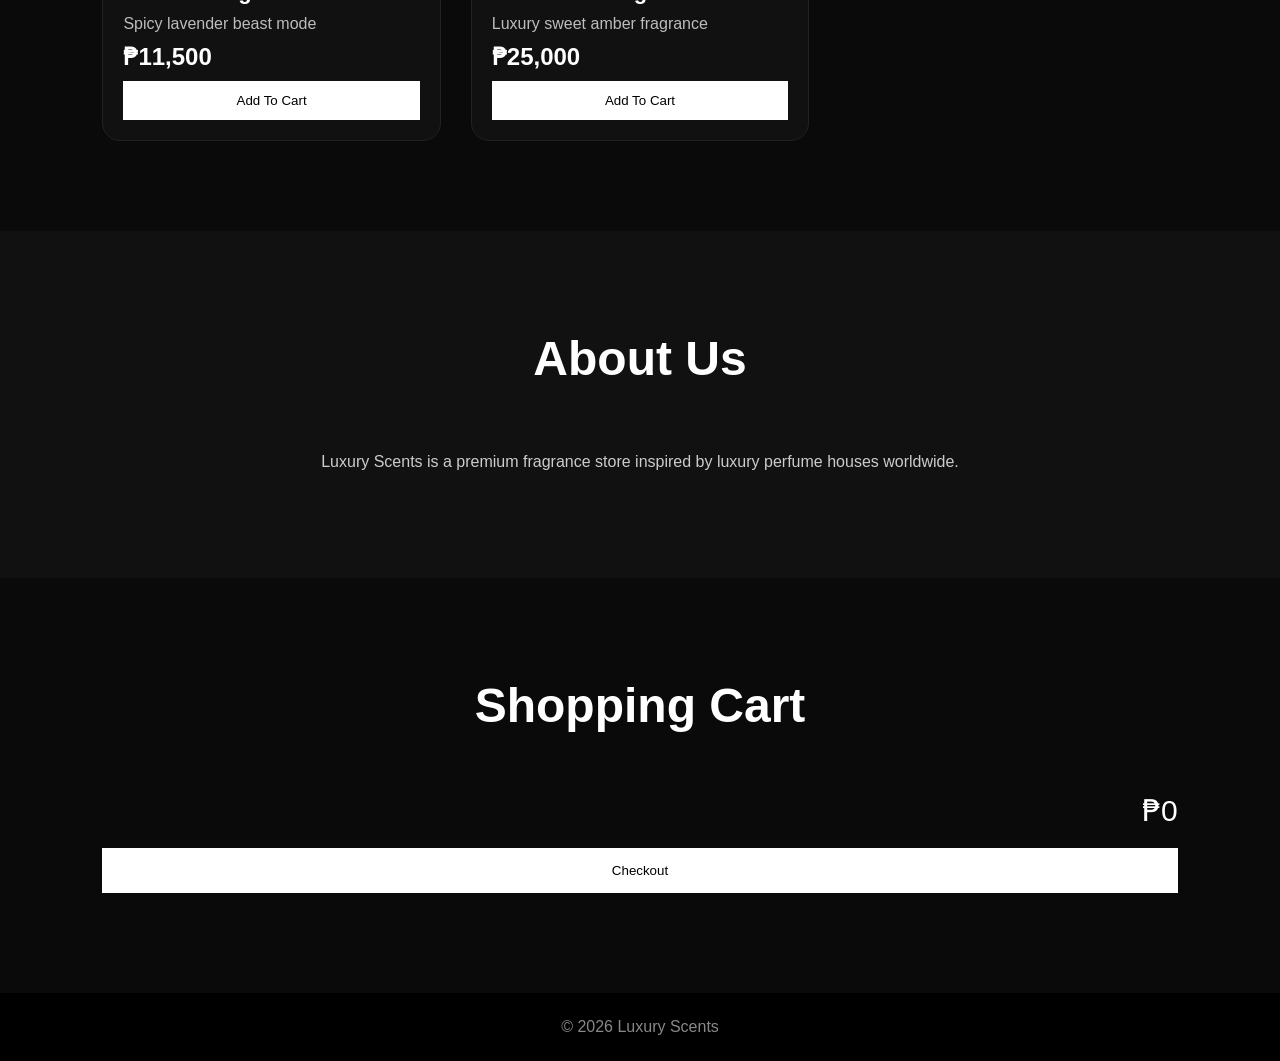
==== commit c6f3791f: "Add files via upload" ====
--- a/index.html
+++ b/index.html
@@ -55,6 +55,7 @@
   color:white;
   text-decoration:none;
   cursor:pointer;
+  transition:.3s;
 }
 
 nav a:hover{
@@ -76,7 +77,6 @@
   justify-content:center;
   align-items:center;
   text-align:center;
-  padding:20px;
 }
 
 .hero-content h1{
@@ -142,13 +142,11 @@
 
 .card-content h3{
   font-size:22px;
-  margin-bottom:8px;
 }
 
 .card-content p{
   color:#bdbdbd;
-  min-height:60px;
-  margin-bottom:10px;
+  margin:10px 0;
 }
 
 .price{
@@ -232,15 +230,19 @@
 
 <body>
 
+<!-- HEADER -->
 <header>
 
   <div class="logo">Luxury Scents</div>
 
+  <!-- IMPORTANT: CLICK NAV STILL WORKS -->
   <nav>
-    <a onclick="scrollTo('home')">Home</a>
-    <a onclick="scrollTo('products')">Products</a>
-    <a onclick="scrollTo('about')">About</a>
-    <a onclick="scrollTo('cart')">Cart (<span id="cartCount">0</span>)</a>
+    <a onclick="scrollToSection('home')">Home</a>
+    <a onclick="scrollToSection('products')">Products</a>
+    <a onclick="scrollToSection('about')">About</a>
+    <a onclick="scrollToSection('cart')">
+      Cart (<span id="cartCount">0</span>)
+    </a>
   </nav>
 
 </header>
@@ -253,9 +255,10 @@
     <div class="hero-content">
 
       <h1>Designer & Niche Perfumes</h1>
+
       <p>Luxury fragrance collection</p>
 
-      <button onclick="scrollTo('products')">
+      <button onclick="scrollToSection('products')">
         Shop Now
       </button>
 
@@ -265,118 +268,129 @@
 
 </section>
 
-<!-- PRODUCTS (ALL PERFUMES PRESERVED - NO REMOVAL) -->
+<!-- PRODUCTS -->
 <section id="products" class="products-section">
 
 <h2 class="title">Featured Products</h2>
 
 <div class="perfume-container">
 
+  <!-- LV Symphony -->
   <div class="card">
     <img src="https://theperfumepalette.com/cdn/shop/files/kayali_22_353eb7b4-6cb1-45a8-baaa-cf5531c7c738.png?v=1747945181">
     <div class="card-content">
       <h3>LV Symphony</h3>
-      <p>Sparkling citrus masterpiece with luxury freshness.</p>
+      <p>Sparkling citrus masterpiece</p>
       <div class="price">₱27,999</div>
       <button onclick="addToCart('LV Symphony',27999)">Add To Cart</button>
     </div>
   </div>
 
+  <!-- LV Imagination -->
   <div class="card">
     <img src="https://fimgs.net/mdimg/perfume/375x500.67370.jpg">
     <div class="card-content">
       <h3>LV Imagination</h3>
-      <p>Luxury citrus tea fragrance.</p>
+      <p>Luxury citrus tea fragrance</p>
       <div class="price">₱22,500</div>
       <button onclick="addToCart('LV Imagination',22500)">Add To Cart</button>
     </div>
   </div>
 
+  <!-- LV Afternoon Swim -->
   <div class="card">
     <img src="https://fimgs.net/mdimg/perfume/375x500.53947.jpg">
     <div class="card-content">
       <h3>LV Afternoon Swim</h3>
-      <p>Fresh juicy orange scent.</p>
+      <p>Fresh juicy orange scent</p>
       <div class="price">₱21,999</div>
       <button onclick="addToCart('LV Afternoon Swim',21999)">Add To Cart</button>
     </div>
   </div>
 
+  <!-- LV L'immensite -->
   <div class="card">
     <img src="https://fimgs.net/mdimg/perfume/375x500.49751.jpg">
     <div class="card-content">
       <h3>LV L'immensite</h3>
-      <p>Fresh ginger grapefruit elegance.</p>
+      <p>Fresh ginger grapefruit elegance</p>
       <div class="price">₱22,999</div>
       <button onclick="addToCart('LV Limmensite',22999)">Add To Cart</button>
     </div>
   </div>
 
+  <!-- LV Ombre Nomade -->
   <div class="card">
     <img src="https://d3e7ardzpaj3y4.cloudfront.net/image/catalog/product/1692528830_23852_25464847_23852-10679-2-1500x1500.png">
     <div class="card-content">
       <h3>LV Ombre Nomade</h3>
-      <p>Dark smoky oud luxury scent.</p>
+      <p>Dark smoky oud fragrance</p>
       <div class="price">₱25,999</div>
       <button onclick="addToCart('LV Ombre Nomade',25999)">Add To Cart</button>
     </div>
   </div>
 
+  <!-- Creed Aventus -->
   <div class="card">
     <img src="https://fimgs.net/mdimg/perfume/375x500.9828.jpg">
     <div class="card-content">
       <h3>Creed Aventus</h3>
-      <p>Pineapple smoky masculine scent.</p>
+      <p>Pineapple smoky luxury scent</p>
       <div class="price">₱23,999</div>
       <button onclick="addToCart('Creed Aventus',23999)">Add To Cart</button>
     </div>
   </div>
 
+  <!-- Suspiro Vibrato -->
   <div class="card">
     <img src="https://http2.mlstatic.com/D_NQ_NP_918010-MLU78194386337_082024-O.webp">
     <div class="card-content">
       <h3>Suspiro Vibrato</h3>
-      <p>Citrus woody luxury blend.</p>
+      <p>Citrus woody elegance</p>
       <div class="price">₱18,999</div>
       <button onclick="addToCart('Suspiro Vibrato',18999)">Add To Cart</button>
     </div>
   </div>
 
+  <!-- Creed Aventus Absolu -->
   <div class="card">
     <img src="https://tse2.mm.bing.net/th/id/OIP.Td2aZlCMktQA0PHoIn6CQAHaHa?rs=1&pid=ImgDetMain&o=7&rm=3">
     <div class="card-content">
       <h3>Creed Aventus Absolu</h3>
-      <p>Bold smoky fruity power scent.</p>
+      <p>Bold fruity smoky power</p>
       <div class="price">₱29,999</div>
       <button onclick="addToCart('Creed Aventus Absolu',29999)">Add To Cart</button>
     </div>
   </div>
 
+  <!-- Bleu De Chanel -->
   <div class="card">
     <img src="https://fimgs.net/mdimg/perfume/375x500.9099.jpg">
     <div class="card-content">
       <h3>Bleu De Chanel</h3>
-      <p>Elegant woody fragrance.</p>
+      <p>Elegant woody fragrance</p>
       <div class="price">₱9,500</div>
       <button onclick="addToCart('Bleu De Chanel',9500)">Add To Cart</button>
     </div>
   </div>
 
+  <!-- Dior Sauvage Elixir -->
   <div class="card">
     <img src="https://fimgs.net/mdimg/perfume/375x500.68415.jpg">
     <div class="card-content">
       <h3>Dior Sauvage Elixir</h3>
-      <p>Spicy lavender beast mode scent.</p>
+      <p>Spicy lavender beast mode</p>
       <div class="price">₱11,500</div>
       <button onclick="addToCart('Dior Sauvage Elixir',11500)">Add To Cart</button>
     </div>
   </div>
 
+  <!-- Baccarat Rouge 540 -->
   <div class="card">
     <img src="https://fimgs.net/mdimg/perfume/375x500.33519.jpg">
     <div class="card-content">
       <h3>Baccarat Rouge 540</h3>
-      <p>Luxury sweet amber fragrance.</p>
+      <p>Luxury sweet amber fragrance</p>
       <div class="price">₱25,000</div>
       <button onclick="addToCart('Baccarat Rouge 540',25000)">Add To Cart</button>
     </div>
@@ -410,13 +424,14 @@
 
 </section>
 
+<!-- FOOTER -->
 <footer>© 2026 Luxury Scents</footer>
 
 <script>
 
 let cart = [];
 
-function scrollTo(id){
+function scrollToSection(id){
   document.getElementById(id).scrollIntoView({behavior:"smooth"});
 }
 
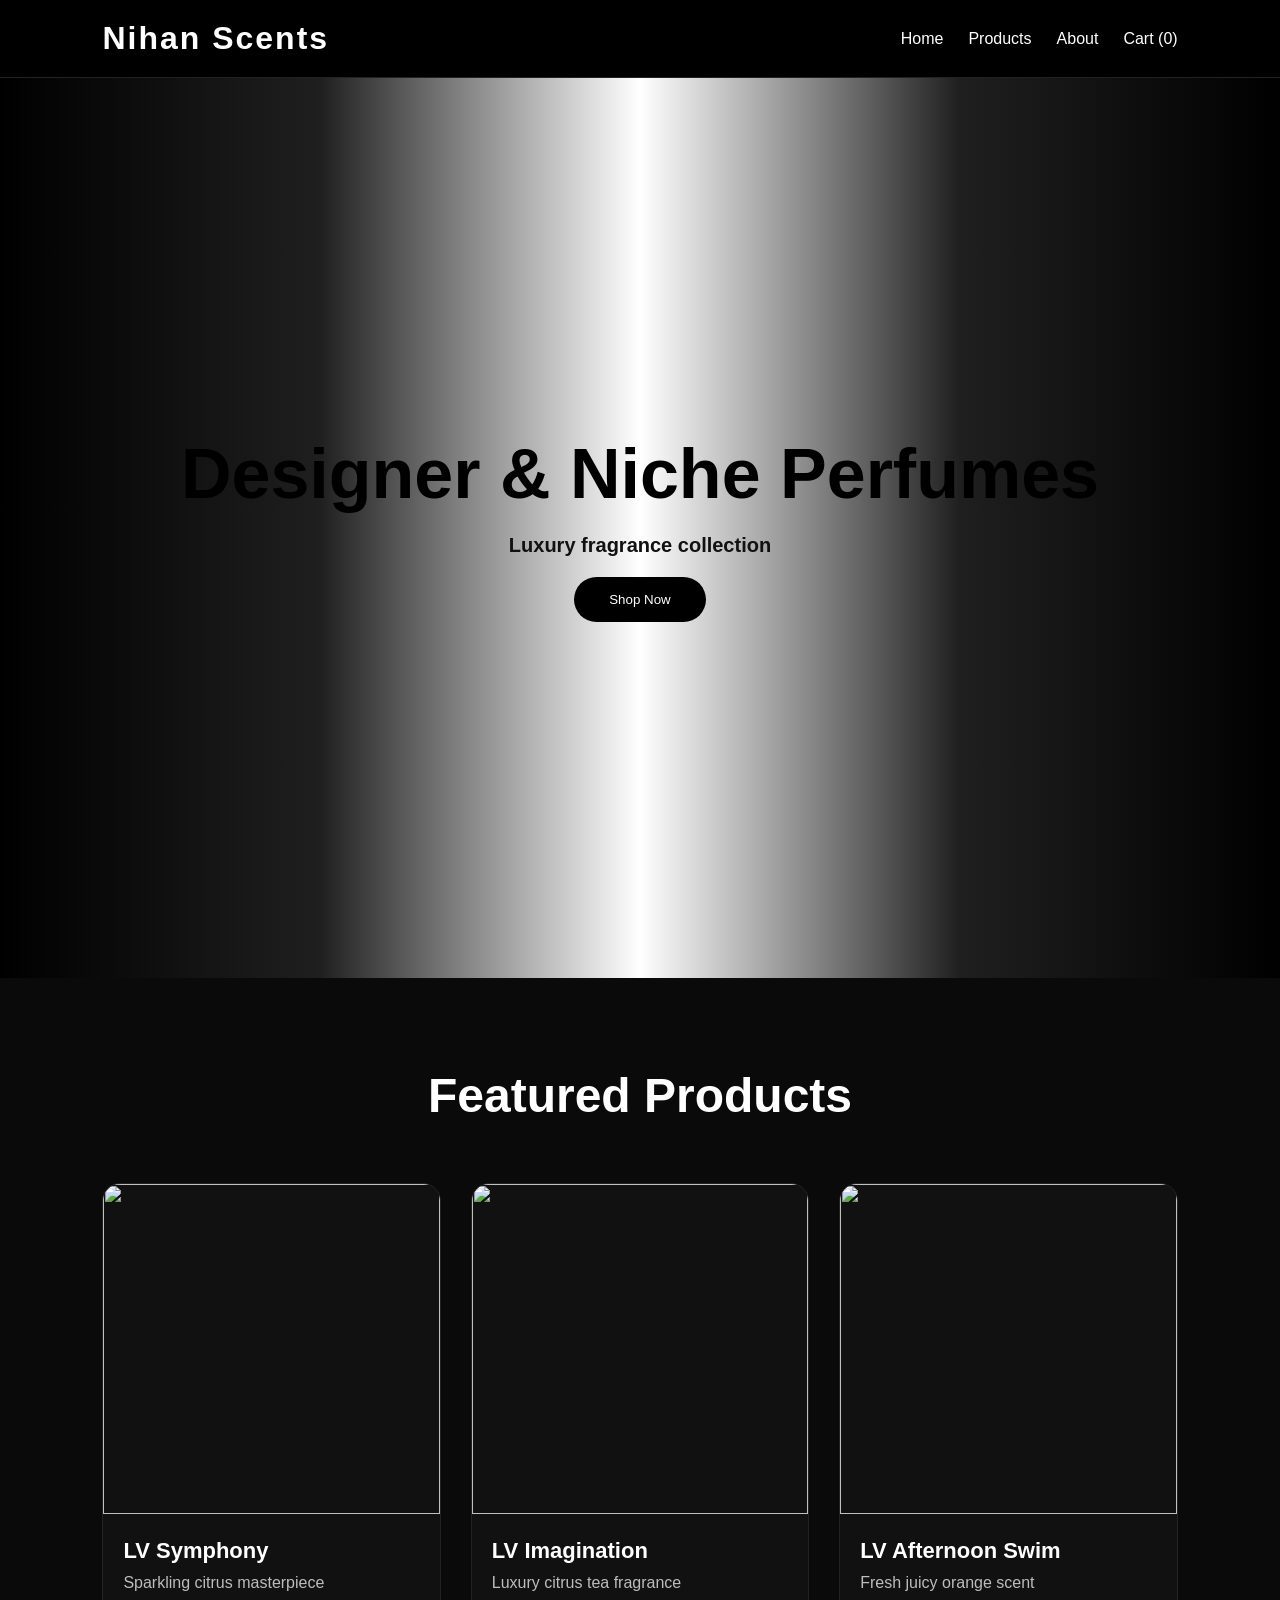
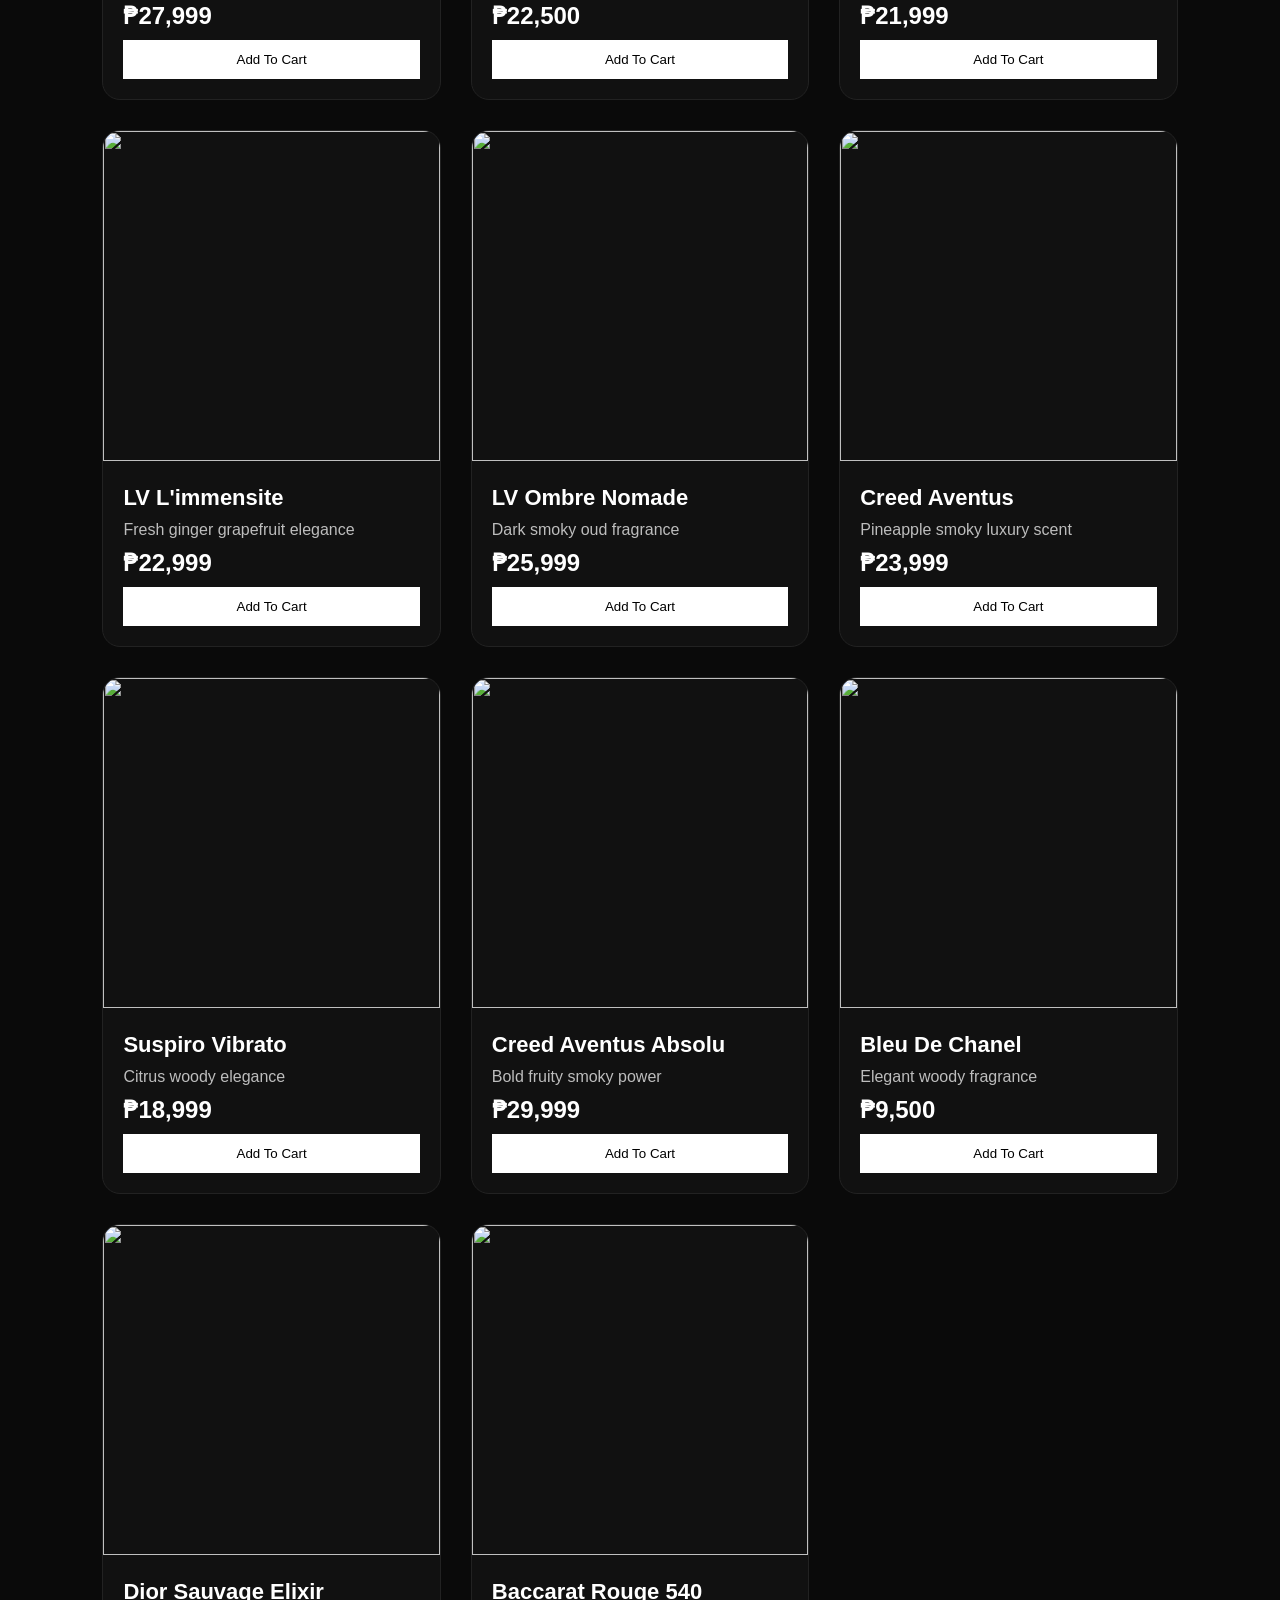
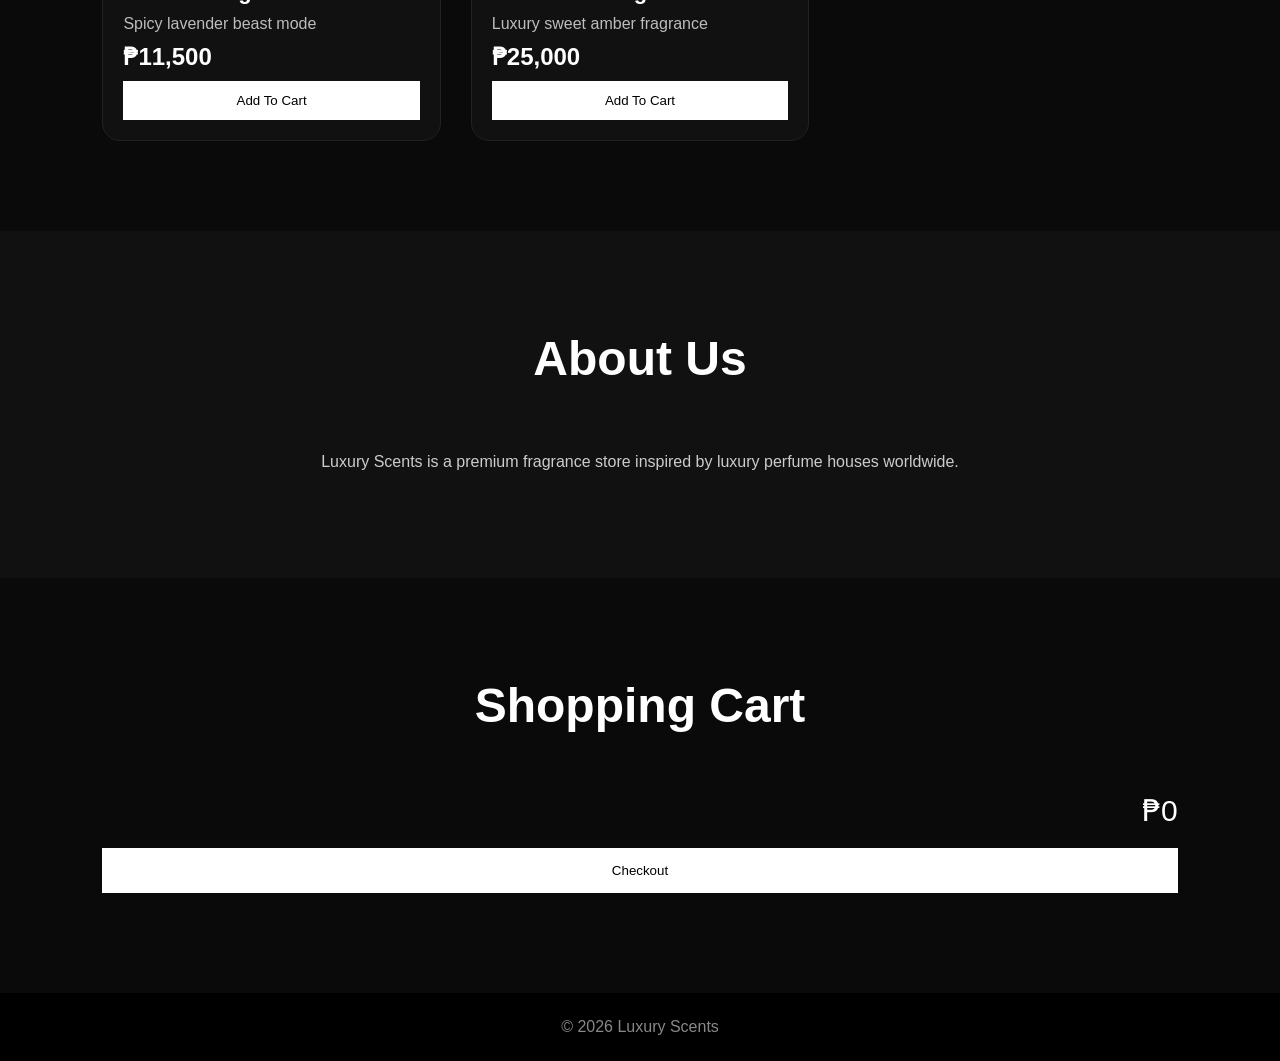
==== commit cae20ffb: "Add files via upload" ====
--- a/index.html
+++ b/index.html
@@ -5,7 +5,7 @@
 <meta charset="UTF-8">
 <meta name="viewport" content="width=device-width, initial-scale=1.0">
 
-<title>Luxury Scents</title>
+<title>Nihan Scents</title>
 
 <style>
 
@@ -233,7 +233,7 @@
 <!-- HEADER -->
 <header>
 
-  <div class="logo">Luxury Scents</div>
+  <div class="logo">Nihan Scents</div>
 
   <!-- IMPORTANT: CLICK NAV STILL WORKS -->
   <nav>
